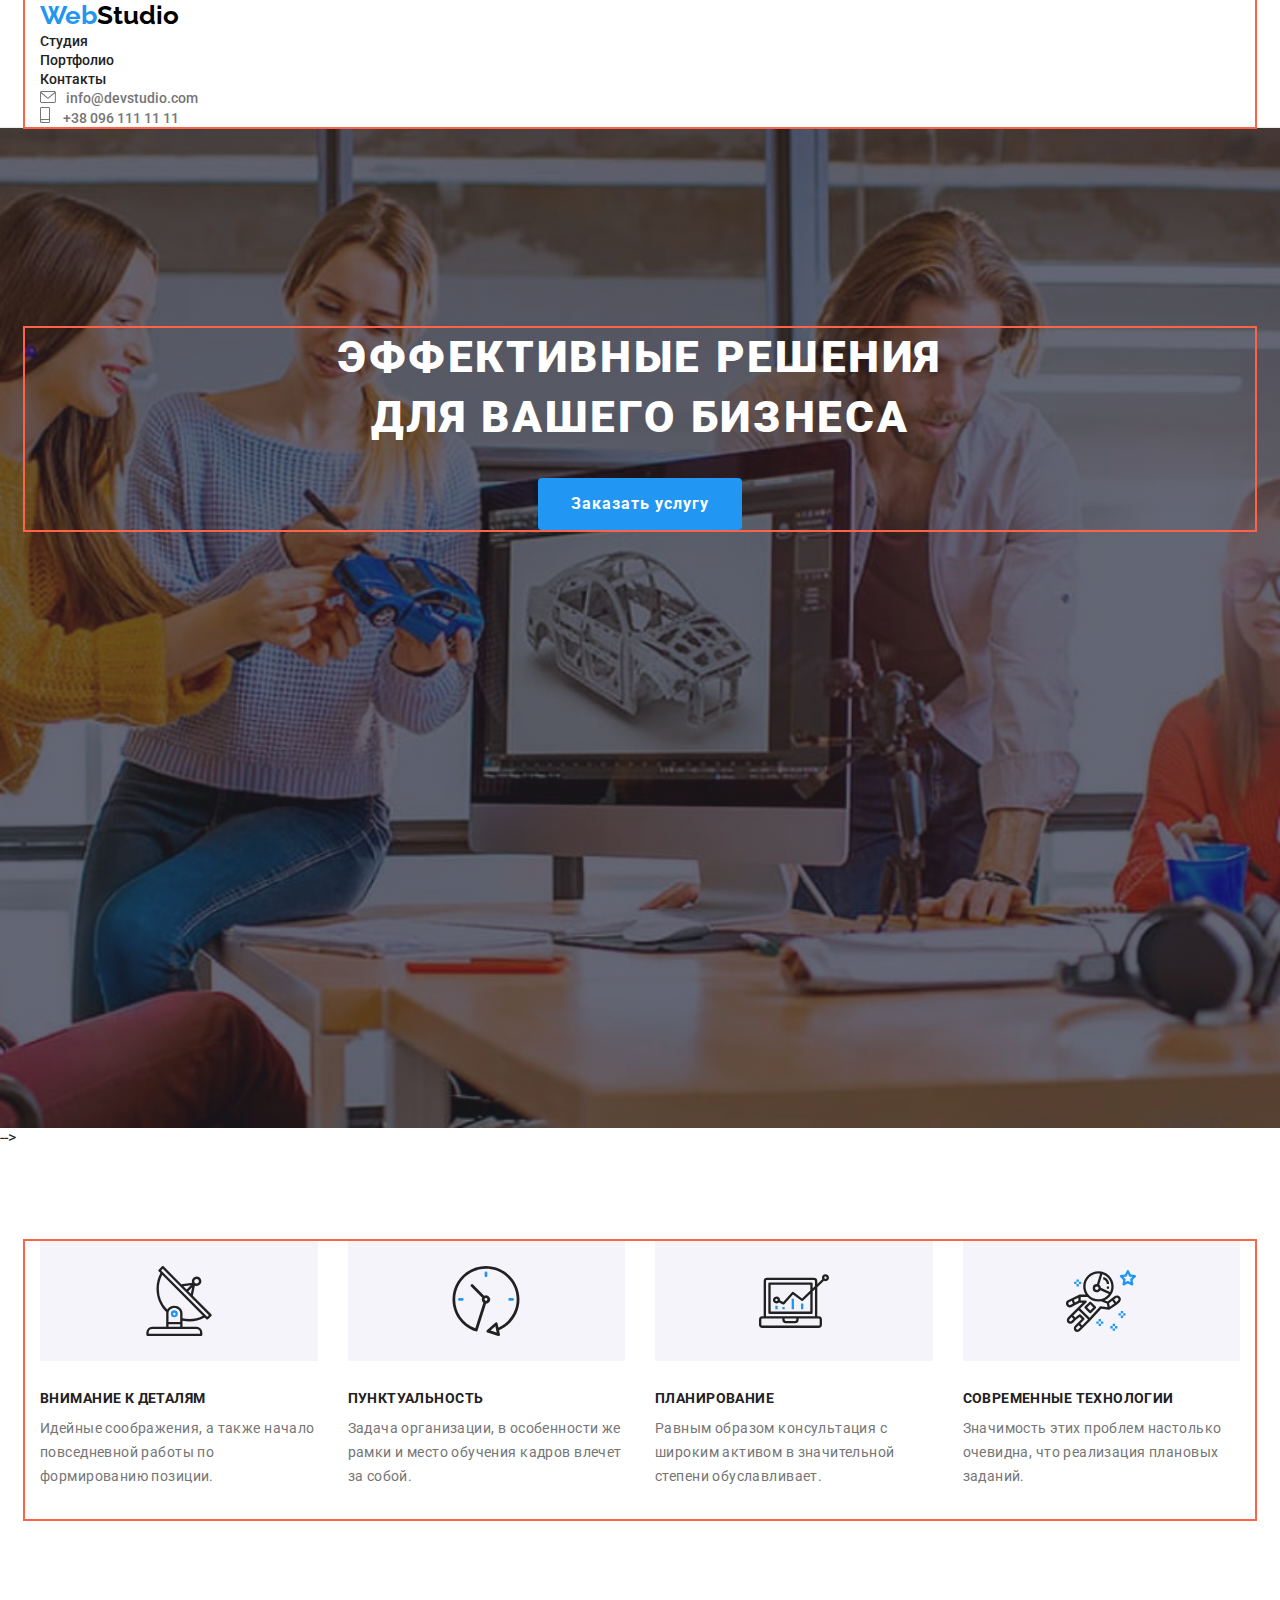
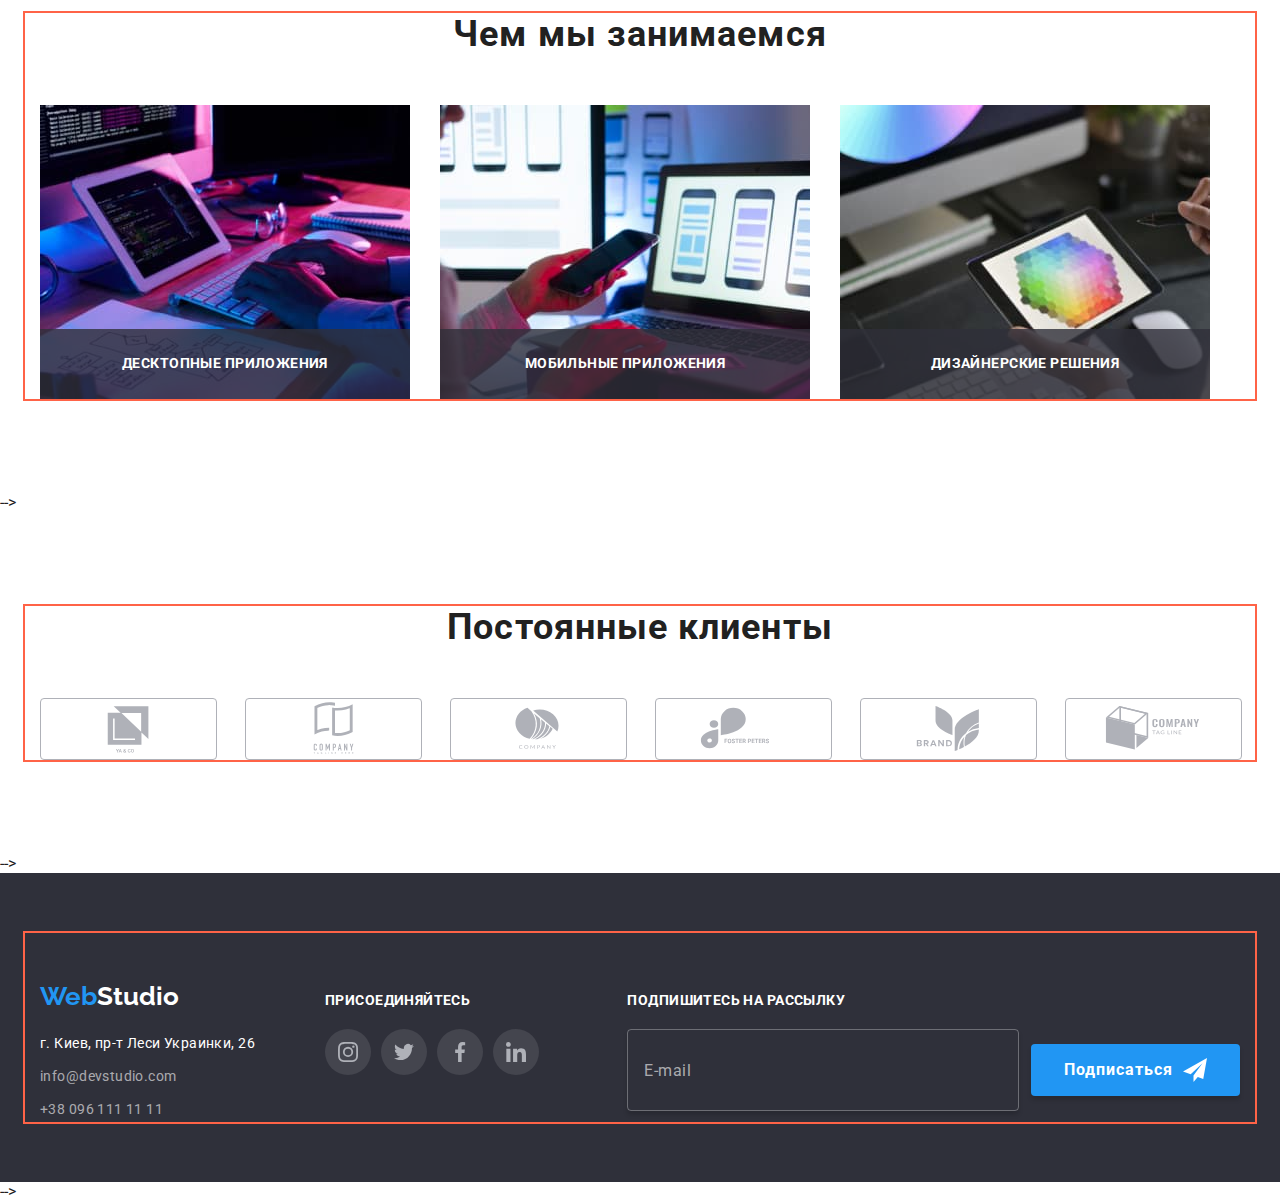
==== index.html @ 63a9acc1 "add hero and modal for Mobile" ====
<!DOCTYPE html>
<html lang="ru">
  <head>
    <meta charset="UTF-8" />
    <meta name="viewport" content="width=device-width, initial-scale=1.0" />
    <title>Студия</title>
    <link rel="preconnect" href="https://fonts.googleapis.com" />
    <link rel="preconnect" href="https://fonts.gstatic.com" crossorigin />
    <link
      href="https://fonts.googleapis.com/css2?family=Raleway:wght@700&family=Roboto:wght@400;500;700;900&display=swap"
      rel="stylesheet"
    />
    <link
      rel="stylesheet"
      href="https://cdnjs.cloudflare.com/ajax/libs/modern-normalize/1.1.0/modern-normalize.min.css"
      integrity="sha512-wpPYUAdjBVSE4KJnH1VR1HeZfpl1ub8YT/NKx4PuQ5NmX2tKuGu6U/JRp5y+Y8XG2tV+wKQpNHVUX03MfMFn9Q=="
      crossorigin="anonymous"
      referrerpolicy="no-referrer"
    />
    <link rel="stylesheet" href="./css/main.min.css" />
  </head>

  <body>
    <!-- Header -->
    <header class="header">
      <div class="container">
        <nav class="navigation">
          <a href="./index.html" class="logo header__logo"
            ><span class="logo__accent-part">Web</span>Studio</a
          >
          <ul class="menu__list list">
            <li class="menu__item">
              <a href="./index.html" class="menu__link link menu__link--current"
                >Студия</a
              >
            </li>
            <li class="menu__item">
              <a href="./portfolio.html" class="menu__link link">Портфолио</a>
            </li>
            <li class="menu__item">
              <a href="" class="menu__link link">Контакты</a>
            </li>
          </ul>
        </nav>
        <ul class="contacts list">
          <li class="contacts__item">
            <a href="mailto:info@devstudio.com" class="contacts__link link"
              ><svg class="contacts__icon" width="16" height="12">
                <use href="./images/icons.svg#icon-envelope"></use></svg
              >info@devstudio.com</a
            >
          </li>
          <li class="contacts__item">
            <a href="tel:+380961111111" class="contacts__link link">
              <svg class="contacts__icon" width="10" height="16">
                <use href="./images/icons.svg#icon-smartphone"></use>
              </svg>
              +38 096 111 11 11</a
            >
          </li>
        </ul>
      </div>
    </header>
    <main>
      <!-- Section Эффективные решения для вашего бизнеса -->
      <section class="hero overlay">
        <div class="container">
          <h1 class="hero__title">Эффективные решения для вашего бизнеса</h1>
          <button type="button" class="btn" data-modal-open>
            Заказать услугу
          </button>
        </div>
      </section>
      -->

      <!-- Section Преимущества -->
      <section class="features section">
        <div class="container">
          <!-- прихований заголовок -->
          <h2 class="visually-hidden">Преимущества</h2>
          <ul class="features__list list">
            <li class="features__item">
              <div class="features__thumb">
                <svg class="features__icon" width="70" height="70">
                  <use href="./images/icons.svg#icon-antenna"></use>
                </svg>
              </div>
              <h3 class="features__title">Внимание к деталям</h3>
              <p class="features__text">
                Идейные соображения, а также начало повседневной работы по
                формированию позиции.
              </p>
            </li>
            <li class="features__item">
              <div class="features__thumb">
                <svg class="features__icon" width="70" height="70">
                  <use href="./images/icons.svg#icon-clock"></use>
                </svg>
              </div>
              <h3 class="features__title">Пунктуальность</h3>
              <p class="features__text">
                Задача организации, в особенности же рамки и место обучения
                кадров влечет за собой.
              </p>
            </li>
            <li class="features__item">
              <div class="features__thumb">
                <svg class="features__icon" width="70" height="70">
                  <use href="./images/icons.svg#icon-diagram"></use>
                </svg>
              </div>
              <h3 class="features__title">Планирование</h3>
              <p class="features__text">
                Равным образом консультация с широким активом в значительной
                степени обуславливает.
              </p>
            </li>
            <li class="features__item">
              <div class="features__thumb">
                <svg class="features__icon" width="70" height="70">
                  <use href="./images/icons.svg#icon-astronaut"></use>
                </svg>
              </div>

              <h3 class="features__title">Современные технологии</h3>
              <p class="features__text">
                Значимость этих проблем настолько очевидна, что реализация
                плановых заданий.
              </p>
            </li>
          </ul>
        </div>
      </section>
      <!-- Section Чем мы занимаемся -->
      <section class="about section">
        <div class="container">
          <h2 class="title">Чем мы занимаемся</h2>
          <ul class="about__list list">
            <li class="about__item">
              <img
                src="./images/about-img-1.jpg"
                alt="Розробка програмного забезпечення"
                width="370"
                height="294"
              />
              <h3 class="about__title">Десктопные приложения</h3>
            </li>
            <li class="about__item">
              <img
                src="./images/about-img-2.jpg"
                alt="Підготовка мобільного додатку"
                width="370"
                height="294"
              />
              <h3 class="about__title">Мобильные приложения</h3>
            </li>
            <li class="about__item">
              <img
                src="./images/about-img-3.jpg"
                alt="Робота з палітрою кольорів"
                width="370"
                height="294"
              />
              <h3 class="about__title">Дизайнерские решения</h3>
            </li>
          </ul>
        </div>
      </section>
      -->

      <!-- Section Наша команда -->
      <!-- <section class="team section">
        <div class="container">
          <h2 class="title">Наша команда</h2>
          <ul class="team__list list">
            <li class="team__item">
              <img
                src="./images/team-img-1.jpg"
                alt="Дизайнер"
                width="270"
                height="260"
              />
              <div class="team__text-part">
                <h3 class="team__title">Игорь Демьяненко</h3>
                <p lang="en" class="team__text">Product Designer</p>
                <ul class="social list">
                  <li class="social__item">
                    <a class="social__link" href="">
                      <svg class="social__icon" width="20" height="20">
                        <use href="./images/icons.svg#icon-instagram"></use>
                      </svg>
                    </a>
                  </li>
                  <li class="social__item">
                    <a class="social__link" href="">
                      <svg class="social__icon" width="20" height="20">
                        <use href="./images/icons.svg#icon-twitter"></use>
                      </svg>
                    </a>
                  </li>
                  <li class="social__item">
                    <a class="social__link" href="">
                      <svg class="social__icon" width="20" height="20">
                        <use href="./images/icons.svg#icon-facebook"></use>
                      </svg>
                    </a>
                  </li>
                  <li class="social__item">
                    <a class="social__link" href="">
                      <svg class="social__icon" width="20" height="20">
                        <use href="./images/icons.svg#icon-linkedin"></use>
                      </svg>
                    </a>
                  </li>
                </ul>
              </div>
            </li>
            <li class="team__item">
              <img
                src="./images/team-img-2.jpg"
                alt="Розробник"
                width="270"
                height="260"
              />
              <div class="team__text-part">
                <h3 class="team__title">Ольга Репина</h3>
                <p lang="en" class="team__text">Frontend Developer</p>
                <ul class="social list">
                  <li class="social__item">
                    <a class="social__link" href="">
                      <svg class="social__icon" width="20" height="20">
                        <use href="./images/icons.svg#icon-instagram"></use>
                      </svg>
                    </a>
                  </li>
                  <li class="social__item">
                    <a class="social__link" href="">
                      <svg class="social__icon" width="20" height="20">
                        <use href="./images/icons.svg#icon-twitter"></use>
                      </svg>
                    </a>
                  </li>
                  <li class="social__item">
                    <a class="social__link" href="">
                      <svg class="social__icon" width="20" height="20">
                        <use href="./images/icons.svg#icon-facebook"></use>
                      </svg>
                    </a>
                  </li>
                  <li class="social__item">
                    <a class="social__link" href="">
                      <svg class="social__icon" width="20" height="20">
                        <use href="./images/icons.svg#icon-linkedin"></use>
                      </svg>
                    </a>
                  </li>
                </ul>
              </div>
            </li>
            <li class="team__item">
              <img
                src="./images/team-img-3.jpg"
                alt="Маркетолог"
                width="270"
                height="260"
              />
              <div class="team__text-part">
                <h3 class="team__title">Николай Тарасов</h3>
                <p lang="en" class="team__text">Marketing</p>
                <ul class="social list">
                  <li class="social__item">
                    <a class="social__link" href="">
                      <svg class="social__icon" width="20" height="20">
                        <use href="./images/icons.svg#icon-instagram"></use>
                      </svg>
                    </a>
                  </li>
                  <li class="social__item">
                    <a class="social__link" href="">
                      <svg class="social__icon" width="20" height="20">
                        <use href="./images/icons.svg#icon-twitter"></use>
                      </svg>
                    </a>
                  </li>
                  <li class="social__item">
                    <a class="social__link" href="">
                      <svg class="social__icon" width="20" height="20">
                        <use href="./images/icons.svg#icon-facebook"></use>
                      </svg>
                    </a>
                  </li>
                  <li class="social__item">
                    <a class="social__link" href="">
                      <svg class="social__icon" width="20" height="20">
                        <use href="./images/icons.svg#icon-linkedin"></use>
                      </svg>
                    </a>
                  </li>
                </ul>
              </div>
            </li>
            <li class="team__item">
              <img
                src="./images/team-img-4.jpg"
                alt="Дизайнер"
                width="270"
                height="260"
              />
              <div class="team__text-part">
                <h3 class="team__title">Михаил Ермаков</h3>
                <p lang="en" class="team__text">UI Designer</p>
                <ul class="social list">
                  <li class="social__item">
                    <a class="social__link" href="">
                      <svg class="social__icon" width="20" height="20">
                        <use href="./images/icons.svg#icon-instagram"></use>
                      </svg>
                    </a>
                  </li>
                  <li class="social__item">
                    <a class="social__link" href="">
                      <svg class="social__icon" width="20" height="20">
                        <use href="./images/icons.svg#icon-twitter"></use>
                      </svg>
                    </a>
                  </li>
                  <li class="social__item">
                    <a class="social__link" href="">
                      <svg class="social__icon" width="20" height="20">
                        <use href="./images/icons.svg#icon-facebook"></use>
                      </svg>
                    </a>
                  </li>
                  <li class="social__item">
                    <a class="social__link" href="">
                      <svg class="social__icon" width="20" height="20">
                        <use href="./images/icons.svg#icon-linkedin"></use>
                      </svg>
                    </a>
                  </li>
                </ul>
              </div>
            </li>
          </ul>
        </div>
      </section> -->

      <section class="clients section">
        <div class="container">
          <h2 class="title">Постоянные клиенты</h2>
          <ul class="clients__list list">
            <li class="clients__item">
              <a class="clients__link" href="">
                <svg class="clients__icon" width="106" height="60">
                  <use href="./images/icons.svg#icon-Client-1"></use>
                </svg>
              </a>
            </li>
            <li class="clients__item">
              <a class="clients__link" href="">
                <svg class="clients__icon" width="106" height="60">
                  <use href="./images/icons.svg#icon-Client-2"></use>
                </svg>
              </a>
            </li>
            <li class="clients__item">
              <a class="clients__link" href="">
                <svg class="clients__icon" width="106" height="60">
                  <use href="./images/icons.svg#icon-Client-3"></use>
                </svg>
              </a>
            </li>
            <li class="clients__item">
              <a class="clients__link" href="">
                <svg class="clients__icon" width="106" height="60">
                  <use href="./images/icons.svg#icon-Client-4"></use>
                </svg>
              </a>
            </li>
            <li class="clients__item">
              <a class="clients__link" href="">
                <svg class="clients__icon" width="106" height="60">
                  <use href="./images/icons.svg#icon-Client-5"></use>
                </svg>
              </a>
            </li>
            <li class="clients__item">
              <a class="clients__link" href="">
                <svg class="clients__icon" width="106" height="60">
                  <use href="./images/icons.svg#icon-Client-6"></use>
                </svg>
              </a>
            </li>
          </ul>
        </div>
      </section>
      -->
    </main>

    <footer class="footer">
      <div class="container">
        <div class="footer__tablet">
          <div class="footer__first">
            <a
              href="./index.html"
              class="logo footer__logo footer__logo--mobile"
              lang="en"
              ><span class="logo__accent-part">Web</span>Studio</a
            >
            <address>
              <ul class="address list">
                <li class="address__item">
                  <a
                    href="https://goo.gl/maps/3tdsHGGzz4T1NZrAA"
                    target="_blank"
                    rel="noopener noreferrer"
                    class="address__address"
                    >г. Киев, пр-т Леси Украинки, 26</a
                  >
                </li>
                <li class="address__item">
                  <a href="mailto:info@devstudio.com" class="address__contacts"
                    >info@devstudio.com</a
                  >
                </li>
                <li class="address__item">
                  <a href="tel:+380961111111" class="address__contacts"
                    >+38 096 111 11 11</a
                  >
                </li>
              </ul>
            </address>
          </div>
          <div class="footer__second">
            <h2 class="footer__title">присоединяйтесь</h2>
            <ul class="social list footer__list">
              <li class="social__item social__item--color">
                <a class="social__link footer__link" href="">
                  <svg class="social__icon" width="20" height="20">
                    <use href="./images/icons.svg#icon-instagram"></use>
                  </svg>
                </a>
              </li>
              <li class="social__item social__item--color">
                <a class="social__link footer__link" href="">
                  <svg class="social__icon" width="20" height="20">
                    <use href="./images/icons.svg#icon-twitter"></use>
                  </svg>
                </a>
              </li>
              <li class="social__item social__item--color">
                <a class="social__link footer__link" href="">
                  <svg class="social__icon" width="20" height="20">
                    <use href="./images/icons.svg#icon-facebook"></use>
                  </svg>
                </a>
              </li>
              <li class="social__item social__item--color">
                <a class="social__link footer__link" href="">
                  <svg class="social__icon" width="20" height="20">
                    <use href="./images/icons.svg#icon-linkedin"></use>
                  </svg>
                </a>
              </li>
            </ul>
          </div>
        </div>
        <div class="footer__third">
          <h2 class="footer__title">Подпишитесь на рассылку</h2>
          <div class="footer__form">
            <input
              class="footer__input"
              placeholder="E-mail"
              name="user-email"
              type="email"
              id="footer-user-email"
            />
            <label for="footer-user-email"></label>
            <button class="footer__btn btn" type="submit">Подписаться</button>
          </div>
        </div>
      </div>
    </footer>
    -->

    <div class="backdrop is-hidden" data-modal>
      <div class="modal">
        <button class="modal__close" type="button" data-modal-close>
          <svg class="modal__svg" width="18" height="18">
            <use href="./images/icons.svg#icon-close-btn"></use>
          </svg>
        </button>
        <p class="modal__title">Оставьте свои данные, мы вам перезвоним</p>
        <form class="modal__form" name="user-date" action="#">
          <div class="modal__field">
            <label for="user-name" class="modal__label">Имя</label>
            <div class="modal__wrap">
              <input
                type="text"
                name="user-name"
                id="user-name"
                class="modal__input"
                required
              />
              <svg class="modal__icon" width="18" height="18">
                <use href="./images/icons.svg#icon-person"></use>
              </svg>
            </div>
          </div>
          <div class="modal__field">
            <label for="user-tel" class="modal__label">Телефон</label>
            <div class="modal__wrap">
              <input
                type="tel"
                name="user-tel"
                id="user-tel"
                class="modal__input"
                required
              />
              <svg class="modal__icon" width="18" height="18">
                <use href="./images/icons.svg#icon-phone1"></use>
              </svg>
            </div>
          </div>

          <div class="form__field">
            <label for="user-email" class="modal__label">Почта</label>
            <div class="modal__wrap">
              <input
                type="email"
                name="user-email"
                id="user-email"
                class="modal__input"
              />
              <svg class="modal__icon" width="18" height="18">
                <use href="./images/icons.svg#icon-email1"></use>
              </svg>
            </div>
          </div>
          <div class="modal__field">
            <label for="user-text" class="modal__label">Комментарий</label>
            <textarea
              name="user-text"
              id="user-text"
              class="modal__comment"
              placeholder="Введите текст"
            ></textarea>
          </div>
          <div class="modal__privacy">
            <input
              type="checkbox"
              id="modal-check"
              name="privacy-check"
              class="modal__check visually-hidden"
            />
            <label for="modal-check" class="modal__text"
              ><span class="modal__span">
                <svg class="modal__img" width="16" height="15">
                  <use href="./images/icons.svg#icon-vector"></use>
                </svg>
              </span>
              Соглашаюсь с рассылкой и принимаю
              <a class="modal__file" href=""> Условия договора</a>
            </label>
          </div>

          <button type="submit" class="submit-btn btn">Отправить</button>
        </form>
      </div>
    </div>

    <script src="./js/modal.js"></script>
  </body>
</html>
---- css/main.min.css ----
:root{--primary-text-color: #212121;--secondary-text-color: #757575;--accent-color: #2196f3;--hover-accent-color: #188ce8;--primary-bg-color: #ffffff;--secondary-bg-color: #f5f4fa;--footer-bg-color: #2f303a;--logo-color: #000000;--primary-icon-color: #afb1b8;--border-nav: #ececec;--border-cards: #eeeeee;--typical-gap: 30px}.visually-hidden{position:absolute;white-space:nowrap;width:1px;height:1px;overflow:hidden;border:0;padding:0;clip:rect(0 0 0 0);clip-path:inset(50%);margin:-1px}.section{padding-top:60px;padding-bottom:60px}p,h1,h2,h3,h4,h5,h6{margin:0}ul,ol{margin:0;padding-left:0}a{text-decoration:none}img{display:block;max-width:100%;height:auto}body{margin:0;background-color:var(--primary-bg-color);color:var(--primary-text-color);font-family:Roboto,sans-serif}.list{list-style:none}.container{width:100%;padding-left:15px;padding-right:15px;margin:0 auto;outline:2px solid tomato}@media screen and (min-width: 480px){.container{width:480px}}@media screen and (min-width: 768px){.container{width:768px}}@media screen and (min-width: 1200px){.container{width:1200px}}@media screen and (min-width: 1200px){.section{padding-top:94px;padding-bottom:94px}}.title{font-size:28px;line-height:1.17;letter-spacing:.03em;text-align:center;margin-bottom:var(--typical-gap)}@media screen and (min-width: 1200px){.title{font-size:36px;line-height:1.17;letter-spacing:.03em;margin-bottom:50px}}.btn{min-width:200px;margin-left:auto;margin-right:auto;border-radius:4px;border:1px solid transparent;padding:10px 32px;display:block;transition:background-color 250ms cubic-bezier(0.4, 0, 0.2, 1);font-family:inherit;background-color:var(--accent-color);color:var(--primary-bg-color);font-weight:700;font-size:16px;line-height:1.87;letter-spacing:0.06em;text-align:center;cursor:pointer}.btn:hover,.btn:focus{transition:background-color 250ms cubic-bezier(0.4, 0, 0.2, 1);background-color:var(--hover-accent-color);color:var(--primary-bg-color)}.logo{color:var(--logo-color);font-family:Raleway,sans-serif;font-weight:700;font-size:26px;line-height:1.2}.header__logo{margin-right:93px}.logo__accent-part{color:var(--accent-color)}.footer__logo{margin-bottom:20px;display:block;text-align:center;color:var(--primary-bg-color)}@media screen and (min-width: 1200px){.footer__logo{text-align:left}}.backdrop{position:fixed;top:0;left:0;width:100%;height:100%;background-color:rgba(0,0,0,0.2);opacity:1;transition:opacity 250ms cubic-bezier(0.4, 0, 0.2, 1),visibility 250ms cubic-bezier(0.4, 0, 0.2, 1)}.backdrop.is-hidden{visibility:hidden;opacity:0;pointer-events:none}.backdrop.is-hidden .modal{transform:translate(-50%, -50%) scale(1.1)}.modal{position:absolute;top:10px;left:50%;transform:translate(-50%) scale(1);transition:transform 250ms cubic-bezier(0.4, 0, 0.2, 1);padding:40px;width:95vw;min-height:581px;border-radius:4px;background-color:var(--primary-bg-color)}@media screen and (min-width: 480px){.modal{width:450px;overflow:scroll}}@media screen and (min-width: 1200px){.modal{width:528px;top:50%;left:50%;transform:translate(-50%, -50%) scale(1)}}.modal__close{position:absolute;top:8px;right:8px;transition:fill 250ms cubic-bezier(0.4, 0, 0.2, 1);display:flex;justify-content:center;align-items:center;cursor:pointer;width:30px;height:30px;border-radius:50%;border:1px solid rgba(0,0,0,0.1);background-color:var(--primary-bg-color)}.modal__close:hover,.modal__close:focus{transition:fill 250ms cubic-bezier(0.4, 0, 0.2, 1);fill:var(--accent-color)}.modal__title{font-family:Roboto,sans-serif;font-style:normal;font-weight:700;font-size:20px;line-height:1.15;letter-spacing:.03em;text-align:center;color:var(--primary-text-color)}.modal__form{margin-top:12px}.modal__field+.modal__field{margin-top:10px}.modal__label{font-family:Roboto,sans-serif;font-style:normal;font-size:12px;line-height:1.17;letter-spacing:.01em;color:var(--secondary-text-color)}.modal__input{width:100%;height:40px;margin-top:4px;border:1px solid rgba(33,33,33,0.2);border-radius:4px;background-color:transparent;padding-left:42px;transition:border-color 250ms cubic-bezier(0.4, 0, 0.2, 1);font-family:Roboto,sans-serif;font-size:16px;line-height:1.87;letter-spacing:.03em;color:var(--primary-text-color);outline:none}.modal__input:focus{transition:border-color 250ms cubic-bezier(0.4, 0, 0.2, 1);border-color:var(--accent-color)}.modal__wrap{position:relative}.modal__icon{position:absolute;left:0;top:50%;transform:translateY(-50%);margin-left:12px;transition:fill 250ms cubic-bezier(0.4, 0, 0.2, 1)}.modal__input:focus+.modal__icon{transition:fill 250ms cubic-bezier(0.4, 0, 0.2, 1);fill:var(--accent-color)}.modal__comment{width:100%;height:120px;resize:none;margin-top:4px;transition:border-color 250ms cubic-bezier(0.4, 0, 0.2, 1);padding:12px 16px;border:1px solid rgba(33,33,33,0.2);border-radius:4px;background-color:transparent;font-family:Roboto,sans-serif;font-size:16px;line-height:1.87;letter-spacing:.03em;color:var(--primary-text-color);outline:none}.modal__comment:focus{transition:border-color 250ms cubic-bezier(0.4, 0, 0.2, 1);border-color:var(--accent-color)}.modal__comment::placeholder{font-family:Roboto,sans-serif;font-style:normal;font-size:14px;line-height:1.42;letter-spacing:.01em;color:rgba(117,117,117,0.5)}.modal__privacy{margin-top:20px;margin-bottom:var(--typical-gap)}.modal__text{display:flex;align-items:center;font-family:Roboto,sans-serif;font-style:normal;font-size:6.5px;line-height:1;letter-spacing:.03em;color:var(--secondary-text-color)}@media screen and (min-width: 350px){.modal__text{font-size:7.5px;line-height:1.17;letter-spacing:.03em}}@media screen and (min-width: 375px){.modal__text{font-size:8.5px;line-height:1.17;letter-spacing:.03em}}@media screen and (min-width: 400px){.modal__text{font-size:9.5px;line-height:1.17;letter-spacing:.03em}}@media screen and (min-width: 430px){.modal__text{font-size:10.5px;line-height:1.17;letter-spacing:.03em}}@media screen and (min-width: 480px){.modal__text{font-size:12px;line-height:1.17;letter-spacing:.03em}}@media screen and (min-width: 1200px){.modal__text{font-size:14px;line-height:1.71;letter-spacing:.03em}}.modal__span{content:"";width:16px;height:15px;border:2px solid var(--primary-text-color);border-radius:2px;display:block;margin-right:8px;display:flex;justify-content:center;align-items:center;fill:transparent;transition:background-color 250ms cubic-bezier(0.4, 0, 0.2, 1),fill 250ms cubic-bezier(0.4, 0, 0.2, 1)}.modal__check:focus+.modal__text span{box-shadow:0px 4px 4px rgba(0,0,0,0.35)}.modal__check:checked+.modal__text span{transition:background-color 250ms cubic-bezier(0.4, 0, 0.2, 1),fill 250ms cubic-bezier(0.4, 0, 0.2, 1);background-color:var(--accent-color);fill:var(--primary-bg-color);border:none}.modal__file{color:var(--accent-color);text-decoration:underline;margin-left:5px}.modal__file:focus,.modal__file:hover{text-decoration:none}.social{display:flex;justify-content:center;align-items:center}.social__link{display:flex;justify-content:center;align-items:center;width:44px;height:44px;border:1px solid transparent;border-radius:50%;color:var(--primary-icon-color);transition:color 250ms cubic-bezier(0.4, 0, 0.2, 1),background-color 250ms cubic-bezier(0.4, 0, 0.2, 1)}.social__link:hover,.social__link:focus{transition:color 250ms cubic-bezier(0.4, 0, 0.2, 1),background-color 250ms cubic-bezier(0.4, 0, 0.2, 1);background-color:var(--accent-color);color:var(--primary-bg-color)}.social__icon{fill:currentColor}.header{border-bottom:1px solid;border-color:var(--border-nav)}.menu__link{transition:color 250ms cubic-bezier(0.4, 0, 0.2, 1);color:var(--primary-text-color);font-weight:500;font-size:14px;line-height:1.14}.menu__link:hover,.menu__link:focus{transition:color 250ms cubic-bezier(0.4, 0, 0.2, 1);color:var(--accent-color)}.contacts__link{transition:color 250ms cubic-bezier(0.4, 0, 0.2, 1);color:var(--secondary-text-color);font-weight:500;font-size:14px;line-height:1.14}.contacts__link:hover,.contacts__link:focus{transition:color 250ms cubic-bezier(0.4, 0, 0.2, 1);color:var(--accent-color)}.contacts__icon{margin-right:10px;fill:currentColor}.hero{background-color:var(--footer-bg-color);padding-top:200px;padding-bottom:200px;text-align:center;text-transform:uppercase}.overlay{margin-left:auto;margin-right:auto;max-width:1600px;min-height:600px;background-image:linear-gradient(rgba(47,48,58,0.4), rgba(47,48,58,0.4)),url(../images/bg-img.jpg);background-repeat:no-repeat;background-size:cover;background-position:center}.hero__title{max-width:640px;margin-bottom:var(--typical-gap);margin-left:auto;margin-right:auto;color:var(--primary-bg-color);font-weight:900;font-size:26px;line-height:1.62;letter-spacing:.06em;text-align:center}@media screen and (min-width: 1200px){.hero__title{font-weight:900;font-size:44px;line-height:1.36;letter-spacing:.06em}}.features.section{padding-bottom:0}@media screen and (min-width: 768px){.features__list{display:flex;flex-wrap:wrap;margin-left:-30px}}.features__item{width:100%}.features__item+.features__item{margin-bottom:var(--typical-gap)}@media screen and (min-width: 768px){.features__item{width:calc(100%/2 - 30px);margin-left:30px}}@media screen and (min-width: 1200px){.features__item{width:calc(100%/4 - 30px)}}.features__thumb{display:flex;justify-content:center;align-items:center;height:120px;background-color:var(--secondary-bg-color);margin-bottom:var(--typical-gap)}.features__title{margin-bottom:10px;font-size:14px;line-height:1.14;letter-spacing:.03em;text-transform:uppercase}.features__text{color:var(--secondary-text-color);font-size:14px;line-height:1.71;letter-spacing:.03em}.about{display:none}@media screen and (min-width: 1200px){.about{display:block}}.about__list{display:flex}.about__item{position:relative}.about__item+.about__item{margin-left:var(--typical-gap)}.about__title{position:absolute;width:100%;bottom:0;padding-top:27px;padding-bottom:27px;background-color:rgba(47,48,58,0.8);font-weight:700;font-size:14px;line-height:1.14;letter-spacing:.03em;text-align:center;text-transform:uppercase;color:var(--primary-bg-color)}.team{background-color:var(--secondary-bg-color)}.team__item{background-color:var(--primary-bg-color);border-radius:0px 0px 4px 4px;box-shadow:0px 1px 3px rgba(0,0,0,0.12),0px 1px 1px rgba(0,0,0,0.14),0px 2px 1px rgba(0,0,0,0.2)}.team__text-part{padding-bottom:var(--typical-gap);padding-top:var(--typical-gap)}.team__title{margin-bottom:10px;font-weight:500;font-size:16px;line-height:1.19;letter-spacing:.03em;text-align:center}.team__text{color:var(--secondary-text-color);font-size:16px;line-height:1.19;letter-spacing:.03em;text-align:center;margin-bottom:16px}.clients__list{display:flex;flex-wrap:wrap;margin-left:-30px}@media screen and (min-width: 1200px){.clients__list{display:flex;justify-content:center;align-items:center}}.clients__item{width:calc(100%/2 - 30px);margin-left:var(--typical-gap);margin-bottom:var(--typical-gap)}.clients__item:nth-last-child(-n+2){margin-bottom:0}@media screen and (min-width: 768px){.clients__item{width:calc(100%/3 - 30px)}.clients__item:nth-last-child(-n+3){margin-bottom:0}}@media screen and (min-width: 1200px){.clients__item{width:calc(100%/6 - 30px);margin-bottom:0}}.clients__link{display:flex;justify-content:center;align-items:center;width:100%;height:100%;color:var(--primary-icon-color);border:1px solid var(--primary-icon-color);border-radius:4px;transition:color 250ms cubic-bezier(0.4, 0, 0.2, 1),border-color 250ms cubic-bezier(0.4, 0, 0.2, 1)}.clients__link:hover,.clients__link:focus{transition:color 250ms cubic-bezier(0.4, 0, 0.2, 1),border-color 250ms cubic-bezier(0.4, 0, 0.2, 1);border-color:var(--accent-color);color:var(--accent-color)}.clients__icon{fill:currentColor}.footer{background-color:var(--footer-bg-color);padding-top:60px;padding-bottom:60px}@media screen and (min-width: 1200px){.footer .container{display:flex;align-items:baseline}}.address__item{text-align:center;margin-bottom:8px}.address__item:last-child{margin-bottom:0}@media screen and (min-width: 1200px){.address__item{margin-bottom:9px;text-align:left}}.address__address{color:var(--primary-bg-color);font-style:normal;font-size:14px;line-height:1.71;letter-spacing:.03em;transition:color 250ms cubic-bezier(0.4, 0, 0.2, 1)}.address__address:hover,.address__address:focus{color:var(--accent-color);transition:color 250ms cubic-bezier(0.4, 0, 0.2, 1)}.address__contacts{color:rgba(255,255,255,0.6);font-style:normal;font-size:14px;line-height:1.71;letter-spacing:.03em;transition:color 250ms cubic-bezier(0.4, 0, 0.2, 1)}.address__contacts:hover,.address__contacts:focus{color:var(--accent-color);transition:color 250ms cubic-bezier(0.4, 0, 0.2, 1)}@media screen and (min-width: 768px){.footer__tablet{display:flex;justify-content:space-around;align-items:baseline}}.footer__second{margin-top:60px}@media screen and (min-width: 1200px){.footer__second{margin-left:70px}}.footer__title{margin-bottom:20px;font-size:14px;line-height:1.14;letter-spacing:.03em;text-transform:uppercase;text-align:center;color:var(--primary-bg-color)}@media screen and (min-width: 1200px){.footer__title{text-align:left}}.social__item--color{border-radius:50%;background-color:rgba(255,255,255,0.1);color:var(--primary-bg-color)}.social__item--color+.social__item--color{margin-left:10px}.footer__third{margin-top:60px}@media screen and (min-width: 1200px){.footer__third{margin-left:auto}}@media screen and (min-width: 768px){.footer__form{display:flex;flex-direction:column;align-items:center}}@media screen and (min-width: 1200px){.footer__form{flex-direction:row;align-items:center}}.footer__input{width:100%;height:50px;background-color:transparent;border:1px solid rgba(255,255,255,0.3);border-radius:4px;box-shadow:0px 4px 4px rgba(0,0,0,0.15);padding:15px 16px;font-family:Roboto,sans-serif;font-size:16px;line-height:1.25;letter-spacing:.03em;color:var(--primary-bg-color)}.footer__input::placeholder{font-family:Roboto,sans-serif;font-size:16px;line-height:1.25;letter-spacing:.03em;color:rgba(255,255,255,0.6)}@media screen and (min-width: 768px){.footer__input{width:450px}}@media screen and (min-width: 1200px){.footer__input{width:358px;margin-right:12px}}.footer__btn{margin-top:20px;padding-top:10px;padding-bottom:10px;display:flex;justify-content:center;align-items:center;box-shadow:0px 4px 4px rgba(0,0,0,0.15)}.footer__btn::after{content:"";display:block;width:24px;height:24px;margin-left:10px;background-image:url(../images/icon-send.svg)}@media screen and (min-width: 1200px){.footer__btn{margin-top:0}}.portfolio__catalogue{display:flex;justify-content:center;align-items:center;margin-bottom:50px}.portfolio__btn{border-radius:4px;padding:6px 22px;border:1px solid transparent;font-family:inherit;font-weight:500;font-size:16px;line-height:1.62;letter-spacing:.03em;text-align:center;cursor:pointer;transition:color 250ms cubic-bezier(0.4, 0, 0.2, 1),background-color 250ms cubic-bezier(0.4, 0, 0.2, 1),box-shadow 250ms cubic-bezier(0.4, 0, 0.2, 1)}.portfolio__btn:hover,.portfolio__btn:focus{background-color:var(--accent-color);color:var(--primary-bg-color);box-shadow:0px 3px 1px rgba(0,0,0,0.1),0px 1px 2px rgba(0,0,0,0.08),0px 2px 2px rgba(0,0,0,0.12);transition:color 250ms cubic-bezier(0.4, 0, 0.2, 1),background-color 250ms cubic-bezier(0.4, 0, 0.2, 1),box-shadow 250ms cubic-bezier(0.4, 0, 0.2, 1)}.portfolio__element+.portfolio__element{margin-left:8px}.portfolio__btn--current{background-color:var(--accent-color);color:var(--primary-bg-color);box-shadow:0px 3px 1px rgba(0,0,0,0.1),0px 1px 2px rgba(0,0,0,0.08),0px 2px 2px rgba(0,0,0,0.12);transition:color 250ms cubic-bezier(0.4, 0, 0.2, 1),background-color 250ms cubic-bezier(0.4, 0, 0.2, 1),box-shadow 250ms cubic-bezier(0.4, 0, 0.2, 1)}.portfolio__list{display:flex;flex-wrap:wrap}.portfolio__items{width:calc((100% - 60px) / 3);margin-right:var(--typical-gap);margin-bottom:var(--typical-gap)}.portfolio__items:nth-child(3n){margin-right:0}.portfolio__items :nth-last-child(-n+3){margin-bottom:0}.portfolio__box{padding-top:20px;padding-bottom:20px;padding-left:24px;padding-right:24px;border-left:1px solid;border-right:1px solid;border-bottom:1px solid;border-color:var(--border-cards)}.portfolio__subtitle{margin-bottom:4px;color:var(--primary-text-color);font-size:18px;line-height:2;letter-spacing:.06em}.portfolio__text{color:var(--secondary-text-color);font-size:16px;line-height:1.87;letter-spacing:.03em}.portfolio__cards{display:block;transition:box-shadow 250ms cubic-bezier(0.4, 0, 0.2, 1)}.portfolio__cards:hover,.portfolio__cards:focus{box-shadow:0px 4px 4px rgba(0,0,0,0.25);transition:box-shadow 250ms cubic-bezier(0.4, 0, 0.2, 1)}.portfolio__thumb{position:relative;overflow:hidden}.portfolio__description{position:absolute;top:0%;left:0%;transform:translateY(100%);transition:transform 250ms cubic-bezier(0.4, 0, 0.2, 1);padding:63px 24px;font-size:18px;line-height:1.56;letter-spacing:.03em;color:var(--primary-bg-color);background-color:rgba(33,150,243,0.9)}.portfolio__cards:hover .portfolio__description,.portfolio__cards:focus .portfolio__description{opacity:1;transform:translateY(0%);transition:transform 250ms cubic-bezier(0.4, 0, 0.2, 1)}
/*# sourceMappingURL=main.min.css.map */
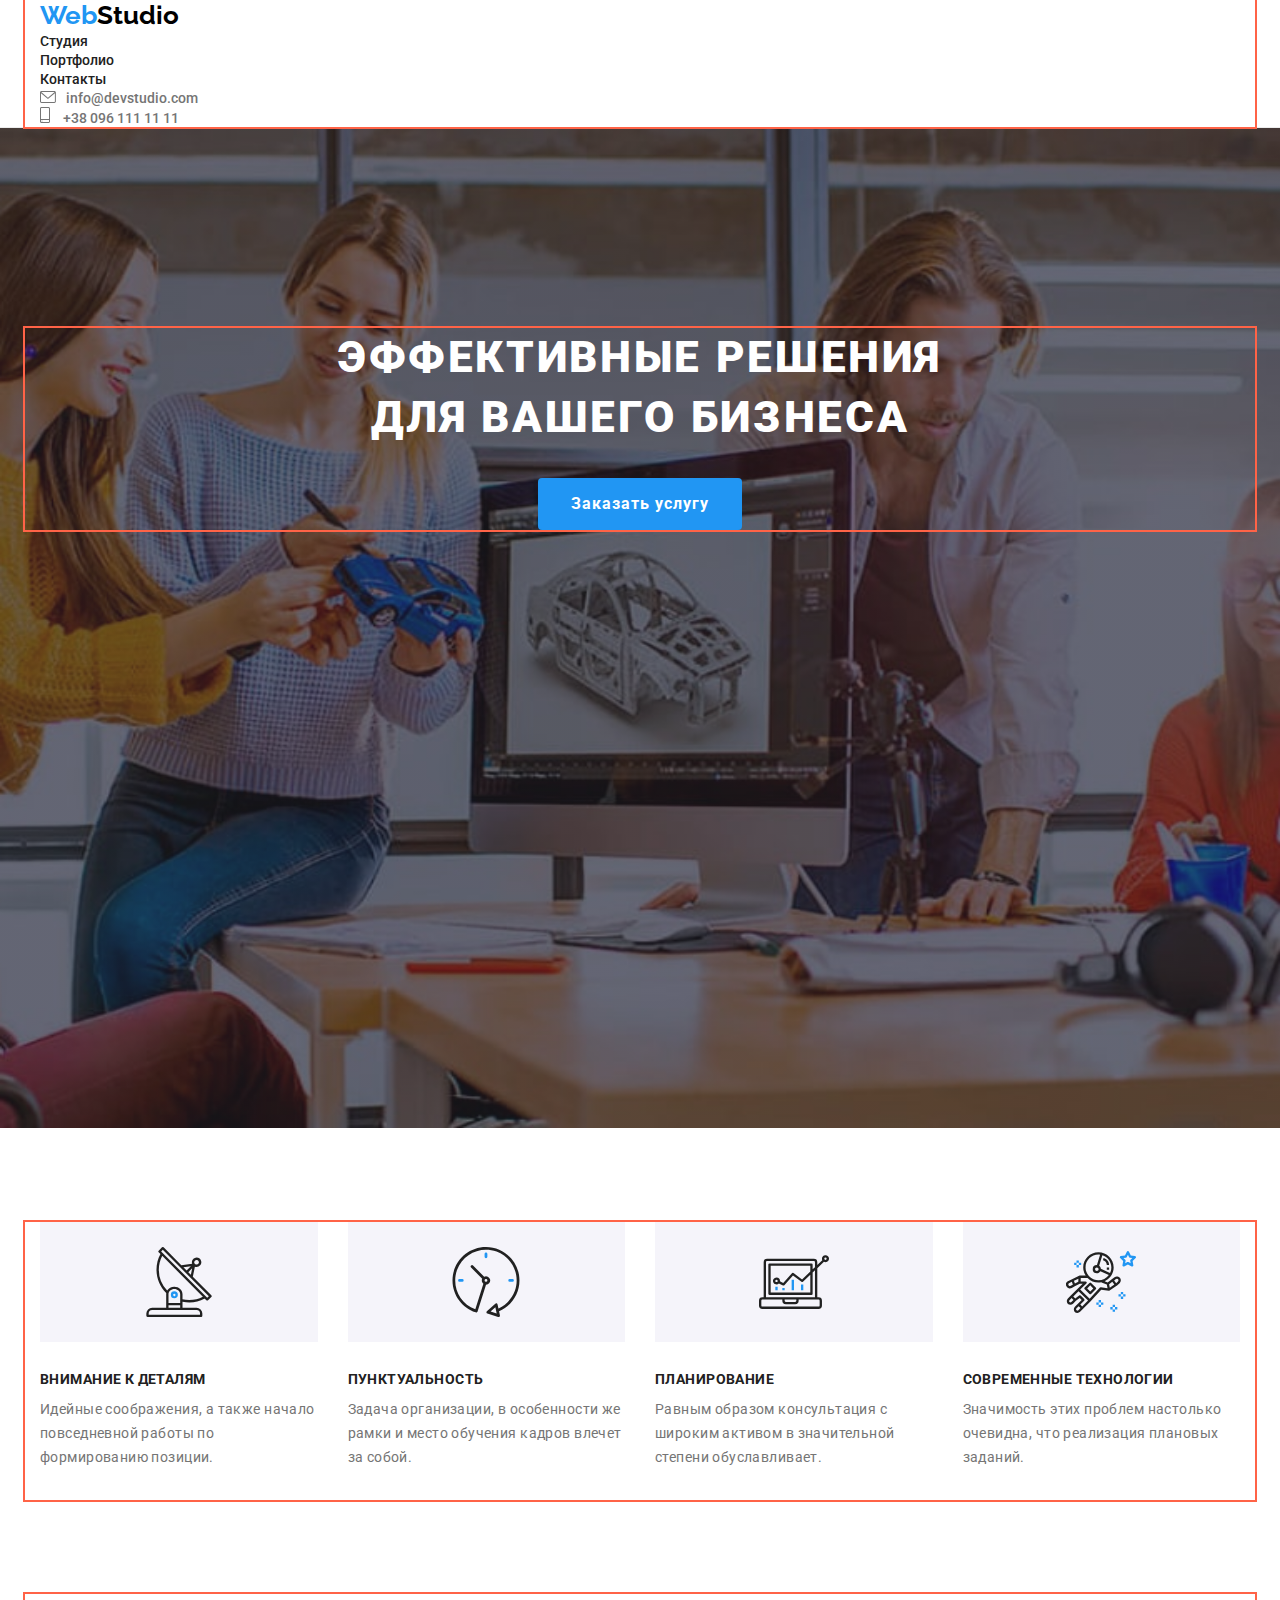
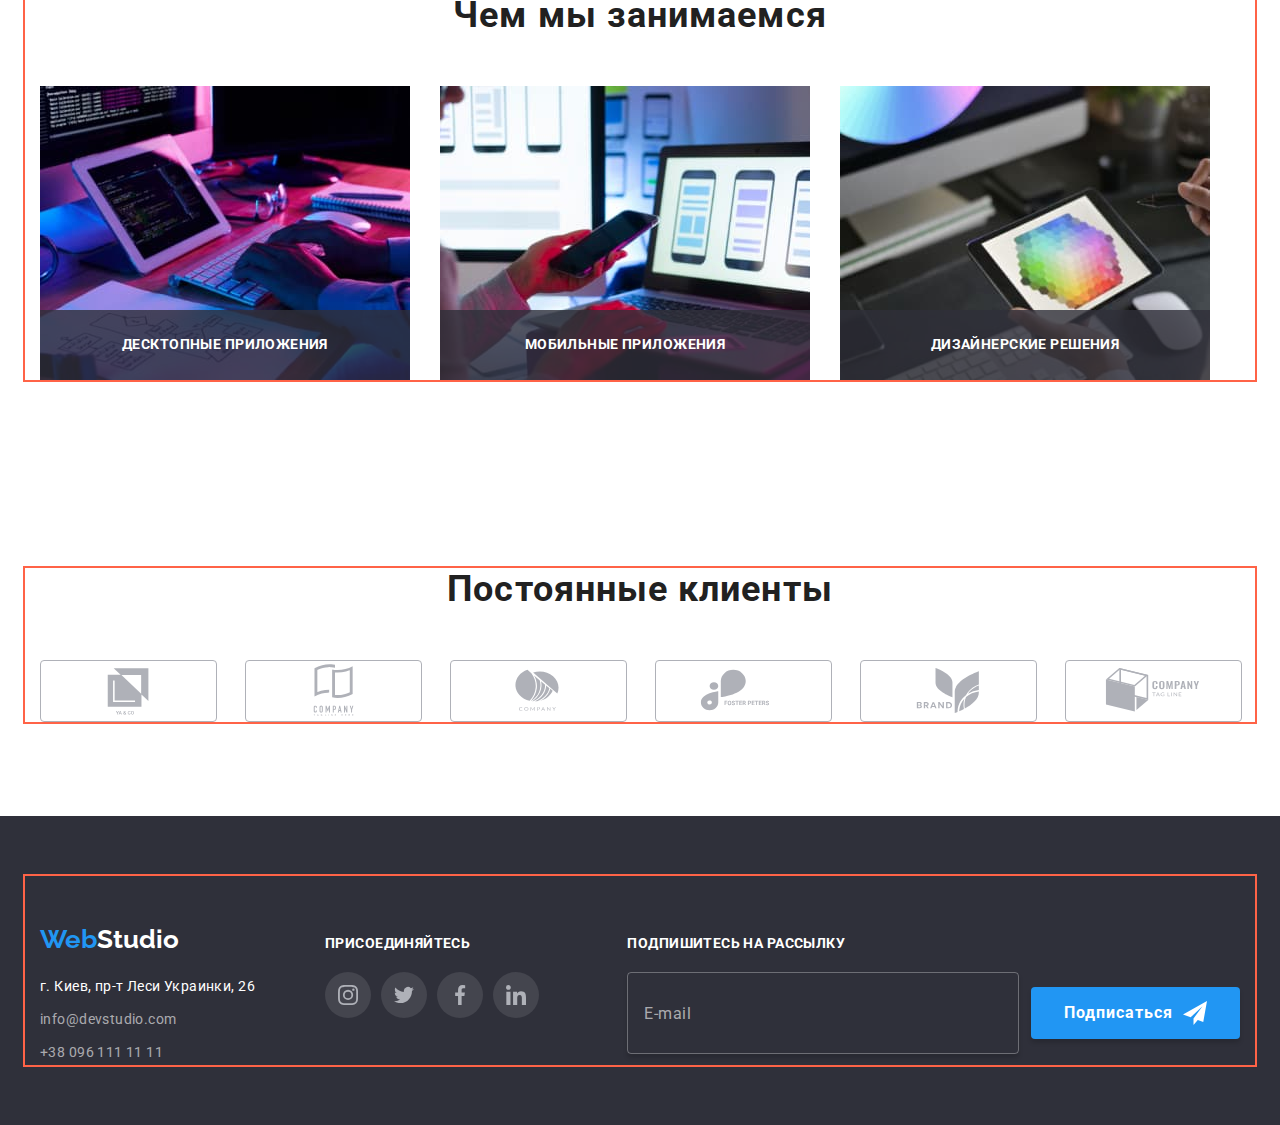
==== commit 3cd5884d: "adapt Hero" ====
--- a/index.html
+++ b/index.html
@@ -71,7 +71,6 @@
           </button>
         </div>
       </section>
-      -->
 
       <!-- Section Преимущества -->
       <section class="features section">
@@ -166,7 +165,6 @@
           </ul>
         </div>
       </section>
-      -->
 
       <!-- Section Наша команда -->
       <!-- <section class="team section">
@@ -394,7 +392,6 @@
           </ul>
         </div>
       </section>
-      -->
     </main>
 
     <footer class="footer">
@@ -481,7 +478,6 @@
         </div>
       </div>
     </footer>
-    -->
 
     <div class="backdrop is-hidden" data-modal>
       <div class="modal">
--- a/css/main.min.css
+++ b/css/main.min.css
@@ -1,2 +1,2 @@
-:root{--primary-text-color: #212121;--secondary-text-color: #757575;--accent-color: #2196f3;--hover-accent-color: #188ce8;--primary-bg-color: #ffffff;--secondary-bg-color: #f5f4fa;--footer-bg-color: #2f303a;--logo-color: #000000;--primary-icon-color: #afb1b8;--border-nav: #ececec;--border-cards: #eeeeee;--typical-gap: 30px}.visually-hidden{position:absolute;white-space:nowrap;width:1px;height:1px;overflow:hidden;border:0;padding:0;clip:rect(0 0 0 0);clip-path:inset(50%);margin:-1px}.section{padding-top:60px;padding-bottom:60px}p,h1,h2,h3,h4,h5,h6{margin:0}ul,ol{margin:0;padding-left:0}a{text-decoration:none}img{display:block;max-width:100%;height:auto}body{margin:0;background-color:var(--primary-bg-color);color:var(--primary-text-color);font-family:Roboto,sans-serif}.list{list-style:none}.container{width:100%;padding-left:15px;padding-right:15px;margin:0 auto;outline:2px solid tomato}@media screen and (min-width: 480px){.container{width:480px}}@media screen and (min-width: 768px){.container{width:768px}}@media screen and (min-width: 1200px){.container{width:1200px}}@media screen and (min-width: 1200px){.section{padding-top:94px;padding-bottom:94px}}.title{font-size:28px;line-height:1.17;letter-spacing:.03em;text-align:center;margin-bottom:var(--typical-gap)}@media screen and (min-width: 1200px){.title{font-size:36px;line-height:1.17;letter-spacing:.03em;margin-bottom:50px}}.btn{min-width:200px;margin-left:auto;margin-right:auto;border-radius:4px;border:1px solid transparent;padding:10px 32px;display:block;transition:background-color 250ms cubic-bezier(0.4, 0, 0.2, 1);font-family:inherit;background-color:var(--accent-color);color:var(--primary-bg-color);font-weight:700;font-size:16px;line-height:1.87;letter-spacing:0.06em;text-align:center;cursor:pointer}.btn:hover,.btn:focus{transition:background-color 250ms cubic-bezier(0.4, 0, 0.2, 1);background-color:var(--hover-accent-color);color:var(--primary-bg-color)}.logo{color:var(--logo-color);font-family:Raleway,sans-serif;font-weight:700;font-size:26px;line-height:1.2}.header__logo{margin-right:93px}.logo__accent-part{color:var(--accent-color)}.footer__logo{margin-bottom:20px;display:block;text-align:center;color:var(--primary-bg-color)}@media screen and (min-width: 1200px){.footer__logo{text-align:left}}.backdrop{position:fixed;top:0;left:0;width:100%;height:100%;background-color:rgba(0,0,0,0.2);opacity:1;transition:opacity 250ms cubic-bezier(0.4, 0, 0.2, 1),visibility 250ms cubic-bezier(0.4, 0, 0.2, 1)}.backdrop.is-hidden{visibility:hidden;opacity:0;pointer-events:none}.backdrop.is-hidden .modal{transform:translate(-50%, -50%) scale(1.1)}.modal{position:absolute;top:10px;left:50%;transform:translate(-50%) scale(1);transition:transform 250ms cubic-bezier(0.4, 0, 0.2, 1);padding:40px;width:95vw;min-height:581px;border-radius:4px;background-color:var(--primary-bg-color)}@media screen and (min-width: 480px){.modal{width:450px;overflow:scroll}}@media screen and (min-width: 1200px){.modal{width:528px;top:50%;left:50%;transform:translate(-50%, -50%) scale(1)}}.modal__close{position:absolute;top:8px;right:8px;transition:fill 250ms cubic-bezier(0.4, 0, 0.2, 1);display:flex;justify-content:center;align-items:center;cursor:pointer;width:30px;height:30px;border-radius:50%;border:1px solid rgba(0,0,0,0.1);background-color:var(--primary-bg-color)}.modal__close:hover,.modal__close:focus{transition:fill 250ms cubic-bezier(0.4, 0, 0.2, 1);fill:var(--accent-color)}.modal__title{font-family:Roboto,sans-serif;font-style:normal;font-weight:700;font-size:20px;line-height:1.15;letter-spacing:.03em;text-align:center;color:var(--primary-text-color)}.modal__form{margin-top:12px}.modal__field+.modal__field{margin-top:10px}.modal__label{font-family:Roboto,sans-serif;font-style:normal;font-size:12px;line-height:1.17;letter-spacing:.01em;color:var(--secondary-text-color)}.modal__input{width:100%;height:40px;margin-top:4px;border:1px solid rgba(33,33,33,0.2);border-radius:4px;background-color:transparent;padding-left:42px;transition:border-color 250ms cubic-bezier(0.4, 0, 0.2, 1);font-family:Roboto,sans-serif;font-size:16px;line-height:1.87;letter-spacing:.03em;color:var(--primary-text-color);outline:none}.modal__input:focus{transition:border-color 250ms cubic-bezier(0.4, 0, 0.2, 1);border-color:var(--accent-color)}.modal__wrap{position:relative}.modal__icon{position:absolute;left:0;top:50%;transform:translateY(-50%);margin-left:12px;transition:fill 250ms cubic-bezier(0.4, 0, 0.2, 1)}.modal__input:focus+.modal__icon{transition:fill 250ms cubic-bezier(0.4, 0, 0.2, 1);fill:var(--accent-color)}.modal__comment{width:100%;height:120px;resize:none;margin-top:4px;transition:border-color 250ms cubic-bezier(0.4, 0, 0.2, 1);padding:12px 16px;border:1px solid rgba(33,33,33,0.2);border-radius:4px;background-color:transparent;font-family:Roboto,sans-serif;font-size:16px;line-height:1.87;letter-spacing:.03em;color:var(--primary-text-color);outline:none}.modal__comment:focus{transition:border-color 250ms cubic-bezier(0.4, 0, 0.2, 1);border-color:var(--accent-color)}.modal__comment::placeholder{font-family:Roboto,sans-serif;font-style:normal;font-size:14px;line-height:1.42;letter-spacing:.01em;color:rgba(117,117,117,0.5)}.modal__privacy{margin-top:20px;margin-bottom:var(--typical-gap)}.modal__text{display:flex;align-items:center;font-family:Roboto,sans-serif;font-style:normal;font-size:6.5px;line-height:1;letter-spacing:.03em;color:var(--secondary-text-color)}@media screen and (min-width: 350px){.modal__text{font-size:7.5px;line-height:1.17;letter-spacing:.03em}}@media screen and (min-width: 375px){.modal__text{font-size:8.5px;line-height:1.17;letter-spacing:.03em}}@media screen and (min-width: 400px){.modal__text{font-size:9.5px;line-height:1.17;letter-spacing:.03em}}@media screen and (min-width: 430px){.modal__text{font-size:10.5px;line-height:1.17;letter-spacing:.03em}}@media screen and (min-width: 480px){.modal__text{font-size:12px;line-height:1.17;letter-spacing:.03em}}@media screen and (min-width: 1200px){.modal__text{font-size:14px;line-height:1.71;letter-spacing:.03em}}.modal__span{content:"";width:16px;height:15px;border:2px solid var(--primary-text-color);border-radius:2px;display:block;margin-right:8px;display:flex;justify-content:center;align-items:center;fill:transparent;transition:background-color 250ms cubic-bezier(0.4, 0, 0.2, 1),fill 250ms cubic-bezier(0.4, 0, 0.2, 1)}.modal__check:focus+.modal__text span{box-shadow:0px 4px 4px rgba(0,0,0,0.35)}.modal__check:checked+.modal__text span{transition:background-color 250ms cubic-bezier(0.4, 0, 0.2, 1),fill 250ms cubic-bezier(0.4, 0, 0.2, 1);background-color:var(--accent-color);fill:var(--primary-bg-color);border:none}.modal__file{color:var(--accent-color);text-decoration:underline;margin-left:5px}.modal__file:focus,.modal__file:hover{text-decoration:none}.social{display:flex;justify-content:center;align-items:center}.social__link{display:flex;justify-content:center;align-items:center;width:44px;height:44px;border:1px solid transparent;border-radius:50%;color:var(--primary-icon-color);transition:color 250ms cubic-bezier(0.4, 0, 0.2, 1),background-color 250ms cubic-bezier(0.4, 0, 0.2, 1)}.social__link:hover,.social__link:focus{transition:color 250ms cubic-bezier(0.4, 0, 0.2, 1),background-color 250ms cubic-bezier(0.4, 0, 0.2, 1);background-color:var(--accent-color);color:var(--primary-bg-color)}.social__icon{fill:currentColor}.header{border-bottom:1px solid;border-color:var(--border-nav)}.menu__link{transition:color 250ms cubic-bezier(0.4, 0, 0.2, 1);color:var(--primary-text-color);font-weight:500;font-size:14px;line-height:1.14}.menu__link:hover,.menu__link:focus{transition:color 250ms cubic-bezier(0.4, 0, 0.2, 1);color:var(--accent-color)}.contacts__link{transition:color 250ms cubic-bezier(0.4, 0, 0.2, 1);color:var(--secondary-text-color);font-weight:500;font-size:14px;line-height:1.14}.contacts__link:hover,.contacts__link:focus{transition:color 250ms cubic-bezier(0.4, 0, 0.2, 1);color:var(--accent-color)}.contacts__icon{margin-right:10px;fill:currentColor}.hero{background-color:var(--footer-bg-color);padding-top:200px;padding-bottom:200px;text-align:center;text-transform:uppercase}.overlay{margin-left:auto;margin-right:auto;max-width:1600px;min-height:600px;background-image:linear-gradient(rgba(47,48,58,0.4), rgba(47,48,58,0.4)),url(../images/bg-img.jpg);background-repeat:no-repeat;background-size:cover;background-position:center}.hero__title{max-width:640px;margin-bottom:var(--typical-gap);margin-left:auto;margin-right:auto;color:var(--primary-bg-color);font-weight:900;font-size:26px;line-height:1.62;letter-spacing:.06em;text-align:center}@media screen and (min-width: 1200px){.hero__title{font-weight:900;font-size:44px;line-height:1.36;letter-spacing:.06em}}.features.section{padding-bottom:0}@media screen and (min-width: 768px){.features__list{display:flex;flex-wrap:wrap;margin-left:-30px}}.features__item{width:100%}.features__item+.features__item{margin-bottom:var(--typical-gap)}@media screen and (min-width: 768px){.features__item{width:calc(100%/2 - 30px);margin-left:30px}}@media screen and (min-width: 1200px){.features__item{width:calc(100%/4 - 30px)}}.features__thumb{display:flex;justify-content:center;align-items:center;height:120px;background-color:var(--secondary-bg-color);margin-bottom:var(--typical-gap)}.features__title{margin-bottom:10px;font-size:14px;line-height:1.14;letter-spacing:.03em;text-transform:uppercase}.features__text{color:var(--secondary-text-color);font-size:14px;line-height:1.71;letter-spacing:.03em}.about{display:none}@media screen and (min-width: 1200px){.about{display:block}}.about__list{display:flex}.about__item{position:relative}.about__item+.about__item{margin-left:var(--typical-gap)}.about__title{position:absolute;width:100%;bottom:0;padding-top:27px;padding-bottom:27px;background-color:rgba(47,48,58,0.8);font-weight:700;font-size:14px;line-height:1.14;letter-spacing:.03em;text-align:center;text-transform:uppercase;color:var(--primary-bg-color)}.team{background-color:var(--secondary-bg-color)}.team__item{background-color:var(--primary-bg-color);border-radius:0px 0px 4px 4px;box-shadow:0px 1px 3px rgba(0,0,0,0.12),0px 1px 1px rgba(0,0,0,0.14),0px 2px 1px rgba(0,0,0,0.2)}.team__text-part{padding-bottom:var(--typical-gap);padding-top:var(--typical-gap)}.team__title{margin-bottom:10px;font-weight:500;font-size:16px;line-height:1.19;letter-spacing:.03em;text-align:center}.team__text{color:var(--secondary-text-color);font-size:16px;line-height:1.19;letter-spacing:.03em;text-align:center;margin-bottom:16px}.clients__list{display:flex;flex-wrap:wrap;margin-left:-30px}@media screen and (min-width: 1200px){.clients__list{display:flex;justify-content:center;align-items:center}}.clients__item{width:calc(100%/2 - 30px);margin-left:var(--typical-gap);margin-bottom:var(--typical-gap)}.clients__item:nth-last-child(-n+2){margin-bottom:0}@media screen and (min-width: 768px){.clients__item{width:calc(100%/3 - 30px)}.clients__item:nth-last-child(-n+3){margin-bottom:0}}@media screen and (min-width: 1200px){.clients__item{width:calc(100%/6 - 30px);margin-bottom:0}}.clients__link{display:flex;justify-content:center;align-items:center;width:100%;height:100%;color:var(--primary-icon-color);border:1px solid var(--primary-icon-color);border-radius:4px;transition:color 250ms cubic-bezier(0.4, 0, 0.2, 1),border-color 250ms cubic-bezier(0.4, 0, 0.2, 1)}.clients__link:hover,.clients__link:focus{transition:color 250ms cubic-bezier(0.4, 0, 0.2, 1),border-color 250ms cubic-bezier(0.4, 0, 0.2, 1);border-color:var(--accent-color);color:var(--accent-color)}.clients__icon{fill:currentColor}.footer{background-color:var(--footer-bg-color);padding-top:60px;padding-bottom:60px}@media screen and (min-width: 1200px){.footer .container{display:flex;align-items:baseline}}.address__item{text-align:center;margin-bottom:8px}.address__item:last-child{margin-bottom:0}@media screen and (min-width: 1200px){.address__item{margin-bottom:9px;text-align:left}}.address__address{color:var(--primary-bg-color);font-style:normal;font-size:14px;line-height:1.71;letter-spacing:.03em;transition:color 250ms cubic-bezier(0.4, 0, 0.2, 1)}.address__address:hover,.address__address:focus{color:var(--accent-color);transition:color 250ms cubic-bezier(0.4, 0, 0.2, 1)}.address__contacts{color:rgba(255,255,255,0.6);font-style:normal;font-size:14px;line-height:1.71;letter-spacing:.03em;transition:color 250ms cubic-bezier(0.4, 0, 0.2, 1)}.address__contacts:hover,.address__contacts:focus{color:var(--accent-color);transition:color 250ms cubic-bezier(0.4, 0, 0.2, 1)}@media screen and (min-width: 768px){.footer__tablet{display:flex;justify-content:space-around;align-items:baseline}}.footer__second{margin-top:60px}@media screen and (min-width: 1200px){.footer__second{margin-left:70px}}.footer__title{margin-bottom:20px;font-size:14px;line-height:1.14;letter-spacing:.03em;text-transform:uppercase;text-align:center;color:var(--primary-bg-color)}@media screen and (min-width: 1200px){.footer__title{text-align:left}}.social__item--color{border-radius:50%;background-color:rgba(255,255,255,0.1);color:var(--primary-bg-color)}.social__item--color+.social__item--color{margin-left:10px}.footer__third{margin-top:60px}@media screen and (min-width: 1200px){.footer__third{margin-left:auto}}@media screen and (min-width: 768px){.footer__form{display:flex;flex-direction:column;align-items:center}}@media screen and (min-width: 1200px){.footer__form{flex-direction:row;align-items:center}}.footer__input{width:100%;height:50px;background-color:transparent;border:1px solid rgba(255,255,255,0.3);border-radius:4px;box-shadow:0px 4px 4px rgba(0,0,0,0.15);padding:15px 16px;font-family:Roboto,sans-serif;font-size:16px;line-height:1.25;letter-spacing:.03em;color:var(--primary-bg-color)}.footer__input::placeholder{font-family:Roboto,sans-serif;font-size:16px;line-height:1.25;letter-spacing:.03em;color:rgba(255,255,255,0.6)}@media screen and (min-width: 768px){.footer__input{width:450px}}@media screen and (min-width: 1200px){.footer__input{width:358px;margin-right:12px}}.footer__btn{margin-top:20px;padding-top:10px;padding-bottom:10px;display:flex;justify-content:center;align-items:center;box-shadow:0px 4px 4px rgba(0,0,0,0.15)}.footer__btn::after{content:"";display:block;width:24px;height:24px;margin-left:10px;background-image:url(../images/icon-send.svg)}@media screen and (min-width: 1200px){.footer__btn{margin-top:0}}.portfolio__catalogue{display:flex;justify-content:center;align-items:center;margin-bottom:50px}.portfolio__btn{border-radius:4px;padding:6px 22px;border:1px solid transparent;font-family:inherit;font-weight:500;font-size:16px;line-height:1.62;letter-spacing:.03em;text-align:center;cursor:pointer;transition:color 250ms cubic-bezier(0.4, 0, 0.2, 1),background-color 250ms cubic-bezier(0.4, 0, 0.2, 1),box-shadow 250ms cubic-bezier(0.4, 0, 0.2, 1)}.portfolio__btn:hover,.portfolio__btn:focus{background-color:var(--accent-color);color:var(--primary-bg-color);box-shadow:0px 3px 1px rgba(0,0,0,0.1),0px 1px 2px rgba(0,0,0,0.08),0px 2px 2px rgba(0,0,0,0.12);transition:color 250ms cubic-bezier(0.4, 0, 0.2, 1),background-color 250ms cubic-bezier(0.4, 0, 0.2, 1),box-shadow 250ms cubic-bezier(0.4, 0, 0.2, 1)}.portfolio__element+.portfolio__element{margin-left:8px}.portfolio__btn--current{background-color:var(--accent-color);color:var(--primary-bg-color);box-shadow:0px 3px 1px rgba(0,0,0,0.1),0px 1px 2px rgba(0,0,0,0.08),0px 2px 2px rgba(0,0,0,0.12);transition:color 250ms cubic-bezier(0.4, 0, 0.2, 1),background-color 250ms cubic-bezier(0.4, 0, 0.2, 1),box-shadow 250ms cubic-bezier(0.4, 0, 0.2, 1)}.portfolio__list{display:flex;flex-wrap:wrap}.portfolio__items{width:calc((100% - 60px) / 3);margin-right:var(--typical-gap);margin-bottom:var(--typical-gap)}.portfolio__items:nth-child(3n){margin-right:0}.portfolio__items :nth-last-child(-n+3){margin-bottom:0}.portfolio__box{padding-top:20px;padding-bottom:20px;padding-left:24px;padding-right:24px;border-left:1px solid;border-right:1px solid;border-bottom:1px solid;border-color:var(--border-cards)}.portfolio__subtitle{margin-bottom:4px;color:var(--primary-text-color);font-size:18px;line-height:2;letter-spacing:.06em}.portfolio__text{color:var(--secondary-text-color);font-size:16px;line-height:1.87;letter-spacing:.03em}.portfolio__cards{display:block;transition:box-shadow 250ms cubic-bezier(0.4, 0, 0.2, 1)}.portfolio__cards:hover,.portfolio__cards:focus{box-shadow:0px 4px 4px rgba(0,0,0,0.25);transition:box-shadow 250ms cubic-bezier(0.4, 0, 0.2, 1)}.portfolio__thumb{position:relative;overflow:hidden}.portfolio__description{position:absolute;top:0%;left:0%;transform:translateY(100%);transition:transform 250ms cubic-bezier(0.4, 0, 0.2, 1);padding:63px 24px;font-size:18px;line-height:1.56;letter-spacing:.03em;color:var(--primary-bg-color);background-color:rgba(33,150,243,0.9)}.portfolio__cards:hover .portfolio__description,.portfolio__cards:focus .portfolio__description{opacity:1;transform:translateY(0%);transition:transform 250ms cubic-bezier(0.4, 0, 0.2, 1)}
+:root{--primary-text-color: #212121;--secondary-text-color: #757575;--accent-color: #2196f3;--hover-accent-color: #188ce8;--primary-bg-color: #ffffff;--secondary-bg-color: #f5f4fa;--footer-bg-color: #2f303a;--logo-color: #000000;--primary-icon-color: #afb1b8;--border-nav: #ececec;--border-cards: #eeeeee;--typical-gap: 30px}.visually-hidden{position:absolute;white-space:nowrap;width:1px;height:1px;overflow:hidden;border:0;padding:0;clip:rect(0 0 0 0);clip-path:inset(50%);margin:-1px}.section{padding-top:60px;padding-bottom:60px}p,h1,h2,h3,h4,h5,h6{margin:0}ul,ol{margin:0;padding-left:0}a{text-decoration:none}img{display:block;max-width:100%;height:auto}body{margin:0;background-color:var(--primary-bg-color);color:var(--primary-text-color);font-family:Roboto,sans-serif}.list{list-style:none}.container{width:100%;padding-left:15px;padding-right:15px;margin:0 auto;outline:2px solid tomato}@media screen and (min-width: 480px){.container{width:480px}}@media screen and (min-width: 768px){.container{width:768px}}@media screen and (min-width: 1200px){.container{width:1200px}}@media screen and (min-width: 1200px){.section{padding-top:94px;padding-bottom:94px}}.title{font-size:28px;line-height:1.17;letter-spacing:.03em;text-align:center;margin-bottom:var(--typical-gap)}@media screen and (min-width: 1200px){.title{font-size:36px;line-height:1.17;letter-spacing:.03em;margin-bottom:50px}}.btn{min-width:200px;margin-left:auto;margin-right:auto;border-radius:4px;border:1px solid transparent;padding:10px 32px;display:block;transition:background-color 250ms cubic-bezier(0.4, 0, 0.2, 1);font-family:inherit;background-color:var(--accent-color);color:var(--primary-bg-color);font-weight:700;font-size:16px;line-height:1.87;letter-spacing:0.06em;text-align:center;cursor:pointer}.btn:hover,.btn:focus{transition:background-color 250ms cubic-bezier(0.4, 0, 0.2, 1);background-color:var(--hover-accent-color);color:var(--primary-bg-color)}.logo{color:var(--logo-color);font-family:Raleway,sans-serif;font-weight:700;font-size:26px;line-height:1.2}.header__logo{margin-right:93px}.logo__accent-part{color:var(--accent-color)}.footer__logo{margin-bottom:20px;display:block;text-align:center;color:var(--primary-bg-color)}@media screen and (min-width: 1200px){.footer__logo{text-align:left}}.backdrop{position:fixed;top:0;left:0;width:100%;height:100%;background-color:rgba(0,0,0,0.2);overflow:scroll;opacity:1;transition:opacity 250ms cubic-bezier(0.4, 0, 0.2, 1),visibility 250ms cubic-bezier(0.4, 0, 0.2, 1)}.backdrop.is-hidden{visibility:hidden;opacity:0;pointer-events:none}.backdrop.is-hidden .modal{transform:translate(-50%, -50%) scale(1.1)}.modal{position:absolute;top:10px;left:50%;transform:translate(-50%) scale(1);transition:transform 250ms cubic-bezier(0.4, 0, 0.2, 1);padding:40px;width:95vw;min-height:581px;border-radius:4px;background-color:var(--primary-bg-color)}@media screen and (min-width: 480px){.modal{width:450px}}@media screen and (min-width: 1200px){.modal{width:528px;top:50%;left:50%;transform:translate(-50%, -50%) scale(1)}}.modal__close{position:absolute;top:8px;right:8px;transition:fill 250ms cubic-bezier(0.4, 0, 0.2, 1);display:flex;justify-content:center;align-items:center;cursor:pointer;width:30px;height:30px;border-radius:50%;border:1px solid rgba(0,0,0,0.1);background-color:var(--primary-bg-color)}.modal__close:hover,.modal__close:focus{transition:fill 250ms cubic-bezier(0.4, 0, 0.2, 1);fill:var(--accent-color)}.modal__title{font-family:Roboto,sans-serif;font-style:normal;font-weight:700;font-size:20px;line-height:1.15;letter-spacing:.03em;text-align:center;color:var(--primary-text-color)}.modal__form{margin-top:12px}.modal__field+.modal__field{margin-top:10px}.modal__label{font-family:Roboto,sans-serif;font-style:normal;font-size:12px;line-height:1.17;letter-spacing:.01em;color:var(--secondary-text-color)}.modal__input{width:100%;height:40px;margin-top:4px;border:1px solid rgba(33,33,33,0.2);border-radius:4px;background-color:transparent;padding-left:42px;transition:border-color 250ms cubic-bezier(0.4, 0, 0.2, 1);font-family:Roboto,sans-serif;font-size:16px;line-height:1.87;letter-spacing:.03em;color:var(--primary-text-color);outline:none}.modal__input:focus{transition:border-color 250ms cubic-bezier(0.4, 0, 0.2, 1);border-color:var(--accent-color)}.modal__wrap{position:relative}.modal__icon{position:absolute;left:0;top:50%;transform:translateY(-50%);margin-left:12px;transition:fill 250ms cubic-bezier(0.4, 0, 0.2, 1)}.modal__input:focus+.modal__icon{transition:fill 250ms cubic-bezier(0.4, 0, 0.2, 1);fill:var(--accent-color)}.modal__comment{width:100%;height:120px;resize:none;margin-top:4px;transition:border-color 250ms cubic-bezier(0.4, 0, 0.2, 1);padding:12px 16px;border:1px solid rgba(33,33,33,0.2);border-radius:4px;background-color:transparent;font-family:Roboto,sans-serif;font-size:16px;line-height:1.87;letter-spacing:.03em;color:var(--primary-text-color);outline:none}.modal__comment:focus{transition:border-color 250ms cubic-bezier(0.4, 0, 0.2, 1);border-color:var(--accent-color)}.modal__comment::placeholder{font-family:Roboto,sans-serif;font-style:normal;font-size:14px;line-height:1.42;letter-spacing:.01em;color:rgba(117,117,117,0.5)}.modal__privacy{margin-top:20px;margin-bottom:var(--typical-gap)}.modal__text{display:flex;align-items:center;font-family:Roboto,sans-serif;font-style:normal;font-size:6.5px;line-height:1;letter-spacing:.03em;color:var(--secondary-text-color)}@media screen and (min-width: 350px){.modal__text{font-size:7.5px;line-height:1.17;letter-spacing:.03em}}@media screen and (min-width: 375px){.modal__text{font-size:8.5px;line-height:1.17;letter-spacing:.03em}}@media screen and (min-width: 400px){.modal__text{font-size:9.5px;line-height:1.17;letter-spacing:.03em}}@media screen and (min-width: 430px){.modal__text{font-size:10.5px;line-height:1.17;letter-spacing:.03em}}@media screen and (min-width: 480px){.modal__text{font-size:12px;line-height:1.17;letter-spacing:.03em}}@media screen and (min-width: 1200px){.modal__text{font-size:14px;line-height:1.71;letter-spacing:.03em}}.modal__span{content:"";width:16px;height:15px;border:2px solid var(--primary-text-color);border-radius:2px;display:block;margin-right:8px;display:flex;justify-content:center;align-items:center;fill:transparent;transition:background-color 250ms cubic-bezier(0.4, 0, 0.2, 1),fill 250ms cubic-bezier(0.4, 0, 0.2, 1)}.modal__check:focus+.modal__text span{box-shadow:0px 4px 4px rgba(0,0,0,0.35)}.modal__check:checked+.modal__text span{transition:background-color 250ms cubic-bezier(0.4, 0, 0.2, 1),fill 250ms cubic-bezier(0.4, 0, 0.2, 1);background-color:var(--accent-color);fill:var(--primary-bg-color);border:none}.modal__file{color:var(--accent-color);text-decoration:underline;margin-left:5px}.modal__file:focus,.modal__file:hover{text-decoration:none}.social{display:flex;justify-content:center;align-items:center}.social__link{display:flex;justify-content:center;align-items:center;width:44px;height:44px;border:1px solid transparent;border-radius:50%;color:var(--primary-icon-color);transition:color 250ms cubic-bezier(0.4, 0, 0.2, 1),background-color 250ms cubic-bezier(0.4, 0, 0.2, 1)}.social__link:hover,.social__link:focus{transition:color 250ms cubic-bezier(0.4, 0, 0.2, 1),background-color 250ms cubic-bezier(0.4, 0, 0.2, 1);background-color:var(--accent-color);color:var(--primary-bg-color)}.social__icon{fill:currentColor}.header{border-bottom:1px solid;border-color:var(--border-nav)}.menu__link{transition:color 250ms cubic-bezier(0.4, 0, 0.2, 1);color:var(--primary-text-color);font-weight:500;font-size:14px;line-height:1.14}.menu__link:hover,.menu__link:focus{transition:color 250ms cubic-bezier(0.4, 0, 0.2, 1);color:var(--accent-color)}.contacts__link{transition:color 250ms cubic-bezier(0.4, 0, 0.2, 1);color:var(--secondary-text-color);font-weight:500;font-size:14px;line-height:1.14}.contacts__link:hover,.contacts__link:focus{transition:color 250ms cubic-bezier(0.4, 0, 0.2, 1);color:var(--accent-color)}.contacts__icon{margin-right:10px;fill:currentColor}.hero{background-color:var(--footer-bg-color);padding-top:118px;padding-bottom:118px;text-align:center;text-transform:uppercase}@media screen and (min-width: 1200px){.hero{padding-top:200px;padding-bottom:200px}}.overlay{margin-left:auto;margin-right:auto;width:100%;max-height:400px;background-image:linear-gradient(rgba(47,48,58,0.4), rgba(47,48,58,0.4)),url(../images/mobile-min/mob-hero-img-min.jpg);background-repeat:no-repeat;background-size:cover;background-position:center}@media (min-device-pixel-ratio: 2), (min-resolution: 192dpi), (min-resolution: 2dppx){.overlay{background-image:linear-gradient(rgba(47,48,58,0.4), rgba(47,48,58,0.4)),url(../images/mobile-min/mob-hero-img@2x-min.jpg)}}@media screen and (min-width: 768px){.overlay{max-height:400px;background-image:linear-gradient(rgba(47,48,58,0.4), rgba(47,48,58,0.4)),url(../images/tablet-min/tab-hero-img-min.jpg)}}@media screen and (min-width: 768px) and (min-device-pixel-ratio: 2), screen and (min-width: 768px) and (min-resolution: 192dpi), screen and (min-width: 768px) and (min-resolution: 2dppx){.overlay{background-image:linear-gradient(rgba(47,48,58,0.4), rgba(47,48,58,0.4)),url(../images/tablet-min/tab-hero-img@2x-min.jpg)}}@media screen and (min-width: 1200px){.overlay{max-width:1600px;min-height:600px;background-image:linear-gradient(rgba(47,48,58,0.4), rgba(47,48,58,0.4)),url(../images/desktop-min/desk-hero-img-min.jpg)}}@media screen and (min-width: 1200px) and (min-device-pixel-ratio: 2), screen and (min-width: 1200px) and (min-resolution: 192dpi), screen and (min-width: 1200px) and (min-resolution: 2dppx){.overlay{background-image:linear-gradient(rgba(47,48,58,0.4), rgba(47,48,58,0.4)),url(../images/desktop-min/desk-hero-img-min.jpg)}}.hero__title{max-width:640px;margin-bottom:var(--typical-gap);margin-left:auto;margin-right:auto;color:var(--primary-bg-color);font-weight:900;font-size:26px;line-height:1.62;letter-spacing:.06em;text-align:center}@media screen and (min-width: 1200px){.hero__title{font-weight:900;font-size:44px;line-height:1.36;letter-spacing:.06em}}.features.section{padding-bottom:0}@media screen and (min-width: 768px){.features__list{display:flex;flex-wrap:wrap;margin-left:-30px}}.features__item{width:100%}.features__item+.features__item{margin-bottom:var(--typical-gap)}@media screen and (min-width: 768px){.features__item{width:calc(100%/2 - 30px);margin-left:30px}}@media screen and (min-width: 1200px){.features__item{width:calc(100%/4 - 30px)}}.features__thumb{display:flex;justify-content:center;align-items:center;height:120px;background-color:var(--secondary-bg-color);margin-bottom:var(--typical-gap)}.features__title{margin-bottom:10px;font-size:14px;line-height:1.14;letter-spacing:.03em;text-transform:uppercase}.features__text{color:var(--secondary-text-color);font-size:14px;line-height:1.71;letter-spacing:.03em}.about{display:none}@media screen and (min-width: 1200px){.about{display:block}}.about__list{display:flex}.about__item{position:relative}.about__item+.about__item{margin-left:var(--typical-gap)}.about__title{position:absolute;width:100%;bottom:0;padding-top:27px;padding-bottom:27px;background-color:rgba(47,48,58,0.8);font-weight:700;font-size:14px;line-height:1.14;letter-spacing:.03em;text-align:center;text-transform:uppercase;color:var(--primary-bg-color)}.team{background-color:var(--secondary-bg-color)}.team__item{background-color:var(--primary-bg-color);border-radius:0px 0px 4px 4px;box-shadow:0px 1px 3px rgba(0,0,0,0.12),0px 1px 1px rgba(0,0,0,0.14),0px 2px 1px rgba(0,0,0,0.2)}.team__text-part{padding-bottom:var(--typical-gap);padding-top:var(--typical-gap)}.team__title{margin-bottom:10px;font-weight:500;font-size:16px;line-height:1.19;letter-spacing:.03em;text-align:center}.team__text{color:var(--secondary-text-color);font-size:16px;line-height:1.19;letter-spacing:.03em;text-align:center;margin-bottom:16px}.clients__list{display:flex;flex-wrap:wrap;margin-left:-30px}@media screen and (min-width: 1200px){.clients__list{display:flex;justify-content:center;align-items:center}}.clients__item{width:calc(100%/2 - 30px);margin-left:var(--typical-gap);margin-bottom:var(--typical-gap)}.clients__item:nth-last-child(-n+2){margin-bottom:0}@media screen and (min-width: 768px){.clients__item{width:calc(100%/3 - 30px)}.clients__item:nth-last-child(-n+3){margin-bottom:0}}@media screen and (min-width: 1200px){.clients__item{width:calc(100%/6 - 30px);margin-bottom:0}}.clients__link{display:flex;justify-content:center;align-items:center;width:100%;height:100%;color:var(--primary-icon-color);border:1px solid var(--primary-icon-color);border-radius:4px;transition:color 250ms cubic-bezier(0.4, 0, 0.2, 1),border-color 250ms cubic-bezier(0.4, 0, 0.2, 1)}.clients__link:hover,.clients__link:focus{transition:color 250ms cubic-bezier(0.4, 0, 0.2, 1),border-color 250ms cubic-bezier(0.4, 0, 0.2, 1);border-color:var(--accent-color);color:var(--accent-color)}.clients__icon{fill:currentColor}.footer{background-color:var(--footer-bg-color);padding-top:60px;padding-bottom:60px}@media screen and (min-width: 1200px){.footer .container{display:flex;align-items:baseline}}.address__item{text-align:center;margin-bottom:8px}.address__item:last-child{margin-bottom:0}@media screen and (min-width: 1200px){.address__item{margin-bottom:9px;text-align:left}}.address__address{color:var(--primary-bg-color);font-style:normal;font-size:14px;line-height:1.71;letter-spacing:.03em;transition:color 250ms cubic-bezier(0.4, 0, 0.2, 1)}.address__address:hover,.address__address:focus{color:var(--accent-color);transition:color 250ms cubic-bezier(0.4, 0, 0.2, 1)}.address__contacts{color:rgba(255,255,255,0.6);font-style:normal;font-size:14px;line-height:1.71;letter-spacing:.03em;transition:color 250ms cubic-bezier(0.4, 0, 0.2, 1)}.address__contacts:hover,.address__contacts:focus{color:var(--accent-color);transition:color 250ms cubic-bezier(0.4, 0, 0.2, 1)}@media screen and (min-width: 768px){.footer__tablet{display:flex;justify-content:space-around;align-items:baseline}}.footer__second{margin-top:60px}@media screen and (min-width: 1200px){.footer__second{margin-left:70px}}.footer__title{margin-bottom:20px;font-size:14px;line-height:1.14;letter-spacing:.03em;text-transform:uppercase;text-align:center;color:var(--primary-bg-color)}@media screen and (min-width: 1200px){.footer__title{text-align:left}}.social__item--color{border-radius:50%;background-color:rgba(255,255,255,0.1);color:var(--primary-bg-color)}.social__item--color+.social__item--color{margin-left:10px}.footer__third{margin-top:60px}@media screen and (min-width: 1200px){.footer__third{margin-left:auto}}@media screen and (min-width: 768px){.footer__form{display:flex;flex-direction:column;align-items:center}}@media screen and (min-width: 1200px){.footer__form{flex-direction:row;align-items:center}}.footer__input{width:100%;height:50px;background-color:transparent;border:1px solid rgba(255,255,255,0.3);border-radius:4px;box-shadow:0px 4px 4px rgba(0,0,0,0.15);padding:15px 16px;font-family:Roboto,sans-serif;font-size:16px;line-height:1.25;letter-spacing:.03em;color:var(--primary-bg-color)}.footer__input::placeholder{font-family:Roboto,sans-serif;font-size:16px;line-height:1.25;letter-spacing:.03em;color:rgba(255,255,255,0.6)}@media screen and (min-width: 768px){.footer__input{width:450px}}@media screen and (min-width: 1200px){.footer__input{width:358px;margin-right:12px}}.footer__btn{margin-top:20px;padding-top:10px;padding-bottom:10px;display:flex;justify-content:center;align-items:center;box-shadow:0px 4px 4px rgba(0,0,0,0.15)}.footer__btn::after{content:"";display:block;width:24px;height:24px;margin-left:10px;background-image:url(../images/icon-send.svg)}@media screen and (min-width: 1200px){.footer__btn{margin-top:0}}.portfolio__catalogue{display:flex;justify-content:center;align-items:center;margin-bottom:50px}.portfolio__btn{border-radius:4px;padding:6px 22px;border:1px solid transparent;font-family:inherit;font-weight:500;font-size:16px;line-height:1.62;letter-spacing:.03em;text-align:center;cursor:pointer;transition:color 250ms cubic-bezier(0.4, 0, 0.2, 1),background-color 250ms cubic-bezier(0.4, 0, 0.2, 1),box-shadow 250ms cubic-bezier(0.4, 0, 0.2, 1)}.portfolio__btn:hover,.portfolio__btn:focus{background-color:var(--accent-color);color:var(--primary-bg-color);box-shadow:0px 3px 1px rgba(0,0,0,0.1),0px 1px 2px rgba(0,0,0,0.08),0px 2px 2px rgba(0,0,0,0.12);transition:color 250ms cubic-bezier(0.4, 0, 0.2, 1),background-color 250ms cubic-bezier(0.4, 0, 0.2, 1),box-shadow 250ms cubic-bezier(0.4, 0, 0.2, 1)}.portfolio__element+.portfolio__element{margin-left:8px}.portfolio__btn--current{background-color:var(--accent-color);color:var(--primary-bg-color);box-shadow:0px 3px 1px rgba(0,0,0,0.1),0px 1px 2px rgba(0,0,0,0.08),0px 2px 2px rgba(0,0,0,0.12);transition:color 250ms cubic-bezier(0.4, 0, 0.2, 1),background-color 250ms cubic-bezier(0.4, 0, 0.2, 1),box-shadow 250ms cubic-bezier(0.4, 0, 0.2, 1)}.portfolio__list{display:flex;flex-wrap:wrap}.portfolio__items{width:calc((100% - 60px) / 3);margin-right:var(--typical-gap);margin-bottom:var(--typical-gap)}.portfolio__items:nth-child(3n){margin-right:0}.portfolio__items :nth-last-child(-n+3){margin-bottom:0}.portfolio__box{padding-top:20px;padding-bottom:20px;padding-left:24px;padding-right:24px;border-left:1px solid;border-right:1px solid;border-bottom:1px solid;border-color:var(--border-cards)}.portfolio__subtitle{margin-bottom:4px;color:var(--primary-text-color);font-size:18px;line-height:2;letter-spacing:.06em}.portfolio__text{color:var(--secondary-text-color);font-size:16px;line-height:1.87;letter-spacing:.03em}.portfolio__cards{display:block;transition:box-shadow 250ms cubic-bezier(0.4, 0, 0.2, 1)}.portfolio__cards:hover,.portfolio__cards:focus{box-shadow:0px 4px 4px rgba(0,0,0,0.25);transition:box-shadow 250ms cubic-bezier(0.4, 0, 0.2, 1)}.portfolio__thumb{position:relative;overflow:hidden}.portfolio__description{position:absolute;top:0%;left:0%;transform:translateY(100%);transition:transform 250ms cubic-bezier(0.4, 0, 0.2, 1);padding:63px 24px;font-size:18px;line-height:1.56;letter-spacing:.03em;color:var(--primary-bg-color);background-color:rgba(33,150,243,0.9)}.portfolio__cards:hover .portfolio__description,.portfolio__cards:focus .portfolio__description{opacity:1;transform:translateY(0%);transition:transform 250ms cubic-bezier(0.4, 0, 0.2, 1)}
 /*# sourceMappingURL=main.min.css.map */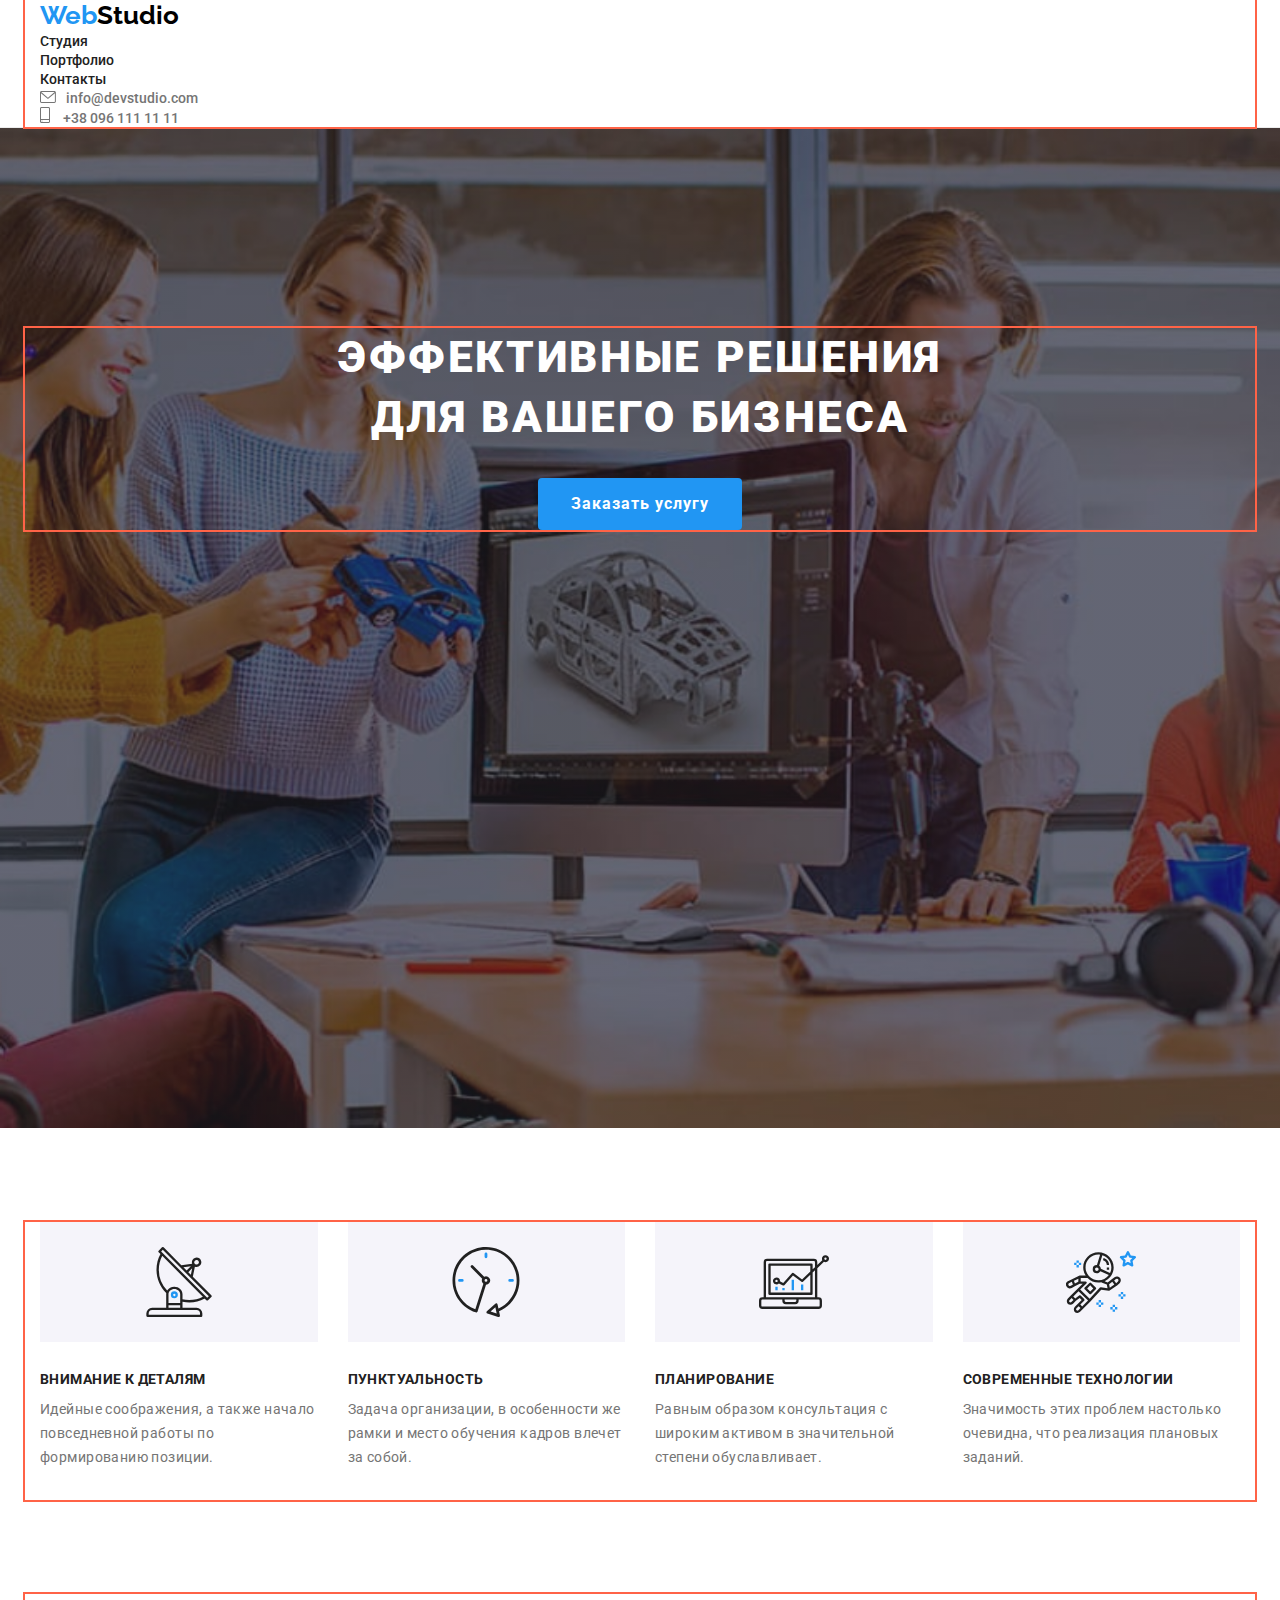
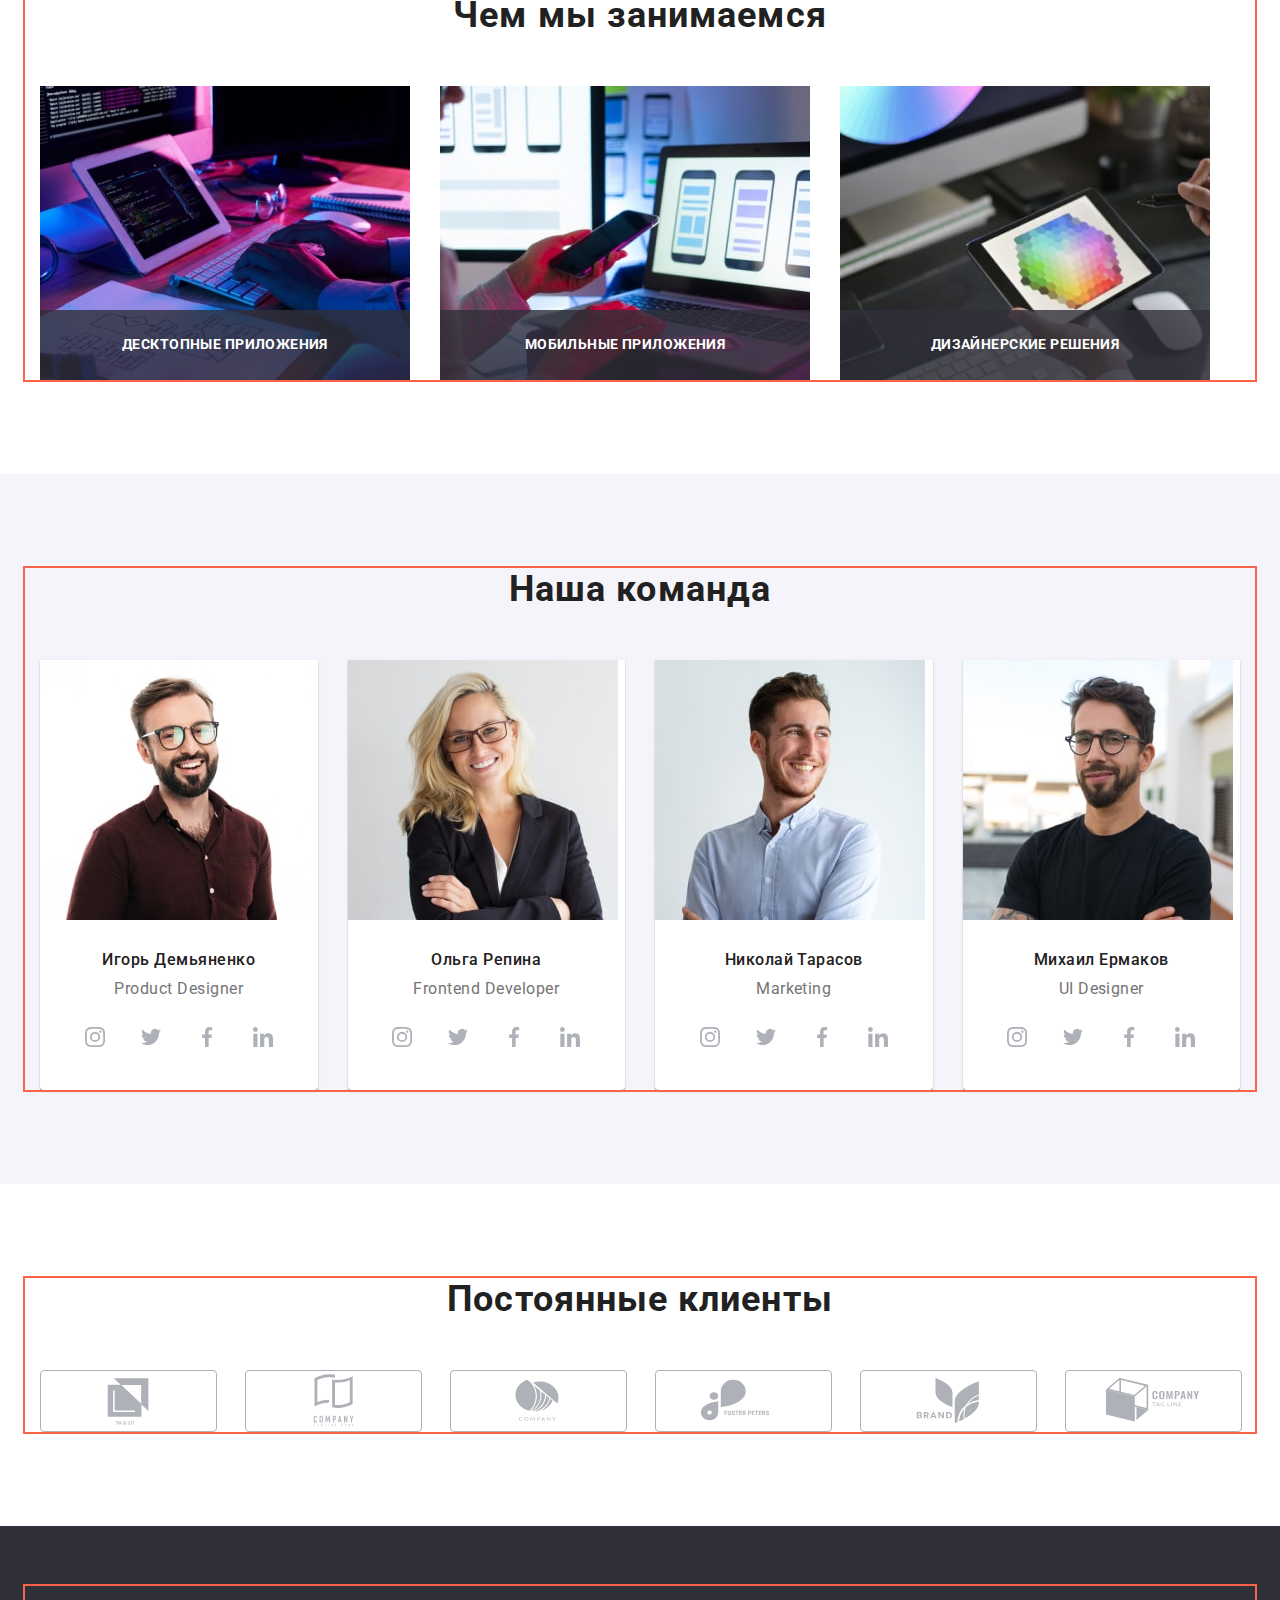
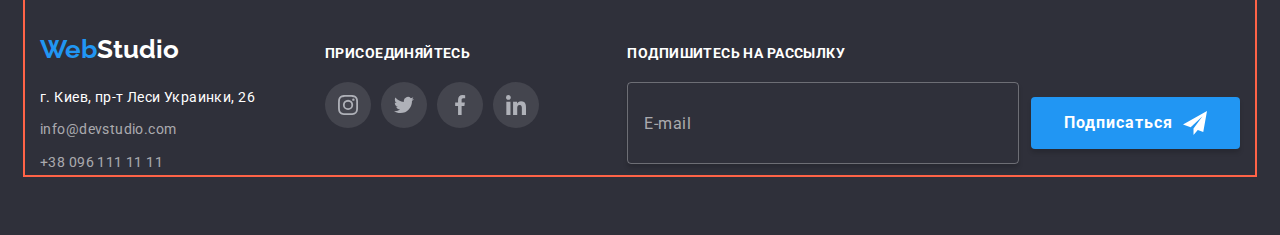
==== commit 575af0e6: "adapt Team" ====
--- a/index.html
+++ b/index.html
@@ -137,7 +137,11 @@
           <ul class="about__list list">
             <li class="about__item">
               <img
-                src="./images/about-img-1.jpg"
+                srcset="
+                  ./images/desktop-min/desk-about-1-min.jpg    1x,
+                  ./images/desktop-min/desk-about-1@2x-min.jpg 2x
+                "
+                src="./images/desktop-min/desk-about-1-min.jpg"
                 alt="Розробка програмного забезпечення"
                 width="370"
                 height="294"
@@ -146,8 +150,12 @@
             </li>
             <li class="about__item">
               <img
-                src="./images/about-img-2.jpg"
-                alt="Підготовка мобільного додатку"
+                srcset="
+                  ./images/desktop-min/desk-about-2-min.jpg    1x,
+                  ./images/desktop-min/desk-about-2@2x-min.jpg 2x
+                "
+                src="./images/desktop-min/desk-about-2-min.jpg"
+                alt="Розробка програмного забезпечення"
                 width="370"
                 height="294"
               />
@@ -155,8 +163,12 @@
             </li>
             <li class="about__item">
               <img
-                src="./images/about-img-3.jpg"
-                alt="Робота з палітрою кольорів"
+                srcset="
+                  ./images/desktop-min/desk-about-3-min.jpg    1x,
+                  ./images/desktop-min/desk-about-3@2x-min.jpg 2x
+                "
+                src="./images/desktop-min/desk-about-3-min.jpg"
+                alt="Розробка програмного забезпечення"
                 width="370"
                 height="294"
               />
@@ -167,17 +179,42 @@
       </section>
 
       <!-- Section Наша команда -->
-      <!-- <section class="team section">
+      <section class="team section">
         <div class="container">
           <h2 class="title">Наша команда</h2>
           <ul class="team__list list">
             <li class="team__item">
-              <img
-                src="./images/team-img-1.jpg"
-                alt="Дизайнер"
-                width="270"
-                height="260"
-              />
+              <picture>
+                <source
+                  srcset="
+                    ./images/desktop-min/desk-team-1-min.jpg    1x,
+                    ./images/desktop-min/desk-team-1@2x-min.jpg 2x
+                  "
+                  media="(min-width: 1200px)"
+                />
+                <source
+                  srcset="
+                    ./images/tablet-min/tab-team-1-min.jpg    1x,
+                    ./images/tablet-min/tab-team-1@2x-min.jpg 2x
+                  "
+                  media="(min-width: 768px)"
+                />
+                <source
+                  srcset="
+                    ./images/mobile-min/mob-team-1-min.jpg    1x,
+                    ./images/mobile-min/mob-team-1@2x-min.jpg 2x
+                  "
+                  media="(min-width: 320px)"
+                />
+                <img
+                  srcset="
+                  ./images/mobile-min/mob-team-1-min.jpg 1x
+                  ./images/mobile-min/mob-team-1@2x-min.jpg 2x
+                "
+                  src="./images/mobile-min/mob-team-1-min.jpg"
+                  alt="Дизайнер"
+                />
+              </picture>
               <div class="team__text-part">
                 <h3 class="team__title">Игорь Демьяненко</h3>
                 <p lang="en" class="team__text">Product Designer</p>
@@ -214,12 +251,37 @@
               </div>
             </li>
             <li class="team__item">
-              <img
-                src="./images/team-img-2.jpg"
-                alt="Розробник"
-                width="270"
-                height="260"
-              />
+              <picture>
+                <source
+                  srcset="
+                    ./images/desktop-min/desk-team-2-min.jpg    1x,
+                    ./images/desktop-min/desk-team-2@2x-min.jpg 2x
+                  "
+                  media="(min-width: 1200px)"
+                />
+                <source
+                  srcset="
+                    ./images/tablet-min/tab-team-2-min.jpg    1x,
+                    ./images/tablet-min/tab-team-2@2x-min.jpg 2x
+                  "
+                  media="(min-width: 768px)"
+                />
+                <source
+                  srcset="
+                    ./images/mobile-min/mob-team-2-min.jpg    1x,
+                    ./images/mobile-min/mob-team-2@2x-min.jpg 2x
+                  "
+                  media="(min-width: 320px)"
+                />
+                <img
+                  srcset="
+                  ./images/mobile-min/mob-team-2-min.jpg 1x
+                  ./images/mobile-min/mob-team-2@2x-min.jpg 2x
+                "
+                  src="./images/mobile-min/mob-team-2-min.jpg"
+                  alt="Дизайнер"
+                />
+              </picture>
               <div class="team__text-part">
                 <h3 class="team__title">Ольга Репина</h3>
                 <p lang="en" class="team__text">Frontend Developer</p>
@@ -256,12 +318,37 @@
               </div>
             </li>
             <li class="team__item">
-              <img
-                src="./images/team-img-3.jpg"
-                alt="Маркетолог"
-                width="270"
-                height="260"
-              />
+              <picture>
+                <source
+                  srcset="
+                    ./images/desktop-min/desk-team-3-min.jpg    1x,
+                    ./images/desktop-min/desk-team-3@2x-min.jpg 2x
+                  "
+                  media="(min-width: 1200px)"
+                />
+                <source
+                  srcset="
+                    ./images/tablet-min/tab-team-3-min.jpg    1x,
+                    ./images/tablet-min/tab-team-3@2x-min.jpg 2x
+                  "
+                  media="(min-width: 768px)"
+                />
+                <source
+                  srcset="
+                    ./images/mobile-min/mob-team-3-min.jpg    1x,
+                    ./images/mobile-min/mob-team-3@2x-min.jpg 2x
+                  "
+                  media="(min-width: 320px)"
+                />
+                <img
+                  srcset="
+                  ./images/mobile-min/mob-team-3-min.jpg 1x
+                  ./images/mobile-min/mob-team-3@2x-min.jpg 2x
+                "
+                  src="./images/mobile-min/mob-team-3-min.jpg"
+                  alt="Дизайнер"
+                />
+              </picture>
               <div class="team__text-part">
                 <h3 class="team__title">Николай Тарасов</h3>
                 <p lang="en" class="team__text">Marketing</p>
@@ -298,12 +385,37 @@
               </div>
             </li>
             <li class="team__item">
-              <img
-                src="./images/team-img-4.jpg"
-                alt="Дизайнер"
-                width="270"
-                height="260"
-              />
+              <picture>
+                <source
+                  srcset="
+                    ./images/desktop-min/desk-team-4-min.jpg    1x,
+                    ./images/desktop-min/desk-team-4@2x-min.jpg 2x
+                  "
+                  media="(min-width: 1200px)"
+                />
+                <source
+                  srcset="
+                    ./images/tablet-min/tab-team-4-min.jpg    1x,
+                    ./images/tablet-min/tab-team-4@2x-min.jpg 2x
+                  "
+                  media="(min-width: 768px)"
+                />
+                <source
+                  srcset="
+                    ./images/mobile-min/mob-team-4-min.jpg    1x,
+                    ./images/mobile-min/mob-team-4@2x-min.jpg 2x
+                  "
+                  media="(min-width: 320px)"
+                />
+                <img
+                  srcset="
+                  ./images/mobile-min/mob-team-4-min.jpg 1x
+                  ./images/mobile-min/mob-team-4@2x-min.jpg 2x
+                "
+                  src="./images/mobile-min/mob-team-4-min.jpg"
+                  alt="Дизайнер"
+                />
+              </picture>
               <div class="team__text-part">
                 <h3 class="team__title">Михаил Ермаков</h3>
                 <p lang="en" class="team__text">UI Designer</p>
@@ -341,7 +453,7 @@
             </li>
           </ul>
         </div>
-      </section> -->
+      </section>
 
       <section class="clients section">
         <div class="container">
--- a/css/main.min.css
+++ b/css/main.min.css
@@ -1,2 +1,2 @@
-:root{--primary-text-color: #212121;--secondary-text-color: #757575;--accent-color: #2196f3;--hover-accent-color: #188ce8;--primary-bg-color: #ffffff;--secondary-bg-color: #f5f4fa;--footer-bg-color: #2f303a;--logo-color: #000000;--primary-icon-color: #afb1b8;--border-nav: #ececec;--border-cards: #eeeeee;--typical-gap: 30px}.visually-hidden{position:absolute;white-space:nowrap;width:1px;height:1px;overflow:hidden;border:0;padding:0;clip:rect(0 0 0 0);clip-path:inset(50%);margin:-1px}.section{padding-top:60px;padding-bottom:60px}p,h1,h2,h3,h4,h5,h6{margin:0}ul,ol{margin:0;padding-left:0}a{text-decoration:none}img{display:block;max-width:100%;height:auto}body{margin:0;background-color:var(--primary-bg-color);color:var(--primary-text-color);font-family:Roboto,sans-serif}.list{list-style:none}.container{width:100%;padding-left:15px;padding-right:15px;margin:0 auto;outline:2px solid tomato}@media screen and (min-width: 480px){.container{width:480px}}@media screen and (min-width: 768px){.container{width:768px}}@media screen and (min-width: 1200px){.container{width:1200px}}@media screen and (min-width: 1200px){.section{padding-top:94px;padding-bottom:94px}}.title{font-size:28px;line-height:1.17;letter-spacing:.03em;text-align:center;margin-bottom:var(--typical-gap)}@media screen and (min-width: 1200px){.title{font-size:36px;line-height:1.17;letter-spacing:.03em;margin-bottom:50px}}.btn{min-width:200px;margin-left:auto;margin-right:auto;border-radius:4px;border:1px solid transparent;padding:10px 32px;display:block;transition:background-color 250ms cubic-bezier(0.4, 0, 0.2, 1);font-family:inherit;background-color:var(--accent-color);color:var(--primary-bg-color);font-weight:700;font-size:16px;line-height:1.87;letter-spacing:0.06em;text-align:center;cursor:pointer}.btn:hover,.btn:focus{transition:background-color 250ms cubic-bezier(0.4, 0, 0.2, 1);background-color:var(--hover-accent-color);color:var(--primary-bg-color)}.logo{color:var(--logo-color);font-family:Raleway,sans-serif;font-weight:700;font-size:26px;line-height:1.2}.header__logo{margin-right:93px}.logo__accent-part{color:var(--accent-color)}.footer__logo{margin-bottom:20px;display:block;text-align:center;color:var(--primary-bg-color)}@media screen and (min-width: 1200px){.footer__logo{text-align:left}}.backdrop{position:fixed;top:0;left:0;width:100%;height:100%;background-color:rgba(0,0,0,0.2);overflow:scroll;opacity:1;transition:opacity 250ms cubic-bezier(0.4, 0, 0.2, 1),visibility 250ms cubic-bezier(0.4, 0, 0.2, 1)}.backdrop.is-hidden{visibility:hidden;opacity:0;pointer-events:none}.backdrop.is-hidden .modal{transform:translate(-50%, -50%) scale(1.1)}.modal{position:absolute;top:10px;left:50%;transform:translate(-50%) scale(1);transition:transform 250ms cubic-bezier(0.4, 0, 0.2, 1);padding:40px;width:95vw;min-height:581px;border-radius:4px;background-color:var(--primary-bg-color)}@media screen and (min-width: 480px){.modal{width:450px}}@media screen and (min-width: 1200px){.modal{width:528px;top:50%;left:50%;transform:translate(-50%, -50%) scale(1)}}.modal__close{position:absolute;top:8px;right:8px;transition:fill 250ms cubic-bezier(0.4, 0, 0.2, 1);display:flex;justify-content:center;align-items:center;cursor:pointer;width:30px;height:30px;border-radius:50%;border:1px solid rgba(0,0,0,0.1);background-color:var(--primary-bg-color)}.modal__close:hover,.modal__close:focus{transition:fill 250ms cubic-bezier(0.4, 0, 0.2, 1);fill:var(--accent-color)}.modal__title{font-family:Roboto,sans-serif;font-style:normal;font-weight:700;font-size:20px;line-height:1.15;letter-spacing:.03em;text-align:center;color:var(--primary-text-color)}.modal__form{margin-top:12px}.modal__field+.modal__field{margin-top:10px}.modal__label{font-family:Roboto,sans-serif;font-style:normal;font-size:12px;line-height:1.17;letter-spacing:.01em;color:var(--secondary-text-color)}.modal__input{width:100%;height:40px;margin-top:4px;border:1px solid rgba(33,33,33,0.2);border-radius:4px;background-color:transparent;padding-left:42px;transition:border-color 250ms cubic-bezier(0.4, 0, 0.2, 1);font-family:Roboto,sans-serif;font-size:16px;line-height:1.87;letter-spacing:.03em;color:var(--primary-text-color);outline:none}.modal__input:focus{transition:border-color 250ms cubic-bezier(0.4, 0, 0.2, 1);border-color:var(--accent-color)}.modal__wrap{position:relative}.modal__icon{position:absolute;left:0;top:50%;transform:translateY(-50%);margin-left:12px;transition:fill 250ms cubic-bezier(0.4, 0, 0.2, 1)}.modal__input:focus+.modal__icon{transition:fill 250ms cubic-bezier(0.4, 0, 0.2, 1);fill:var(--accent-color)}.modal__comment{width:100%;height:120px;resize:none;margin-top:4px;transition:border-color 250ms cubic-bezier(0.4, 0, 0.2, 1);padding:12px 16px;border:1px solid rgba(33,33,33,0.2);border-radius:4px;background-color:transparent;font-family:Roboto,sans-serif;font-size:16px;line-height:1.87;letter-spacing:.03em;color:var(--primary-text-color);outline:none}.modal__comment:focus{transition:border-color 250ms cubic-bezier(0.4, 0, 0.2, 1);border-color:var(--accent-color)}.modal__comment::placeholder{font-family:Roboto,sans-serif;font-style:normal;font-size:14px;line-height:1.42;letter-spacing:.01em;color:rgba(117,117,117,0.5)}.modal__privacy{margin-top:20px;margin-bottom:var(--typical-gap)}.modal__text{display:flex;align-items:center;font-family:Roboto,sans-serif;font-style:normal;font-size:6.5px;line-height:1;letter-spacing:.03em;color:var(--secondary-text-color)}@media screen and (min-width: 350px){.modal__text{font-size:7.5px;line-height:1.17;letter-spacing:.03em}}@media screen and (min-width: 375px){.modal__text{font-size:8.5px;line-height:1.17;letter-spacing:.03em}}@media screen and (min-width: 400px){.modal__text{font-size:9.5px;line-height:1.17;letter-spacing:.03em}}@media screen and (min-width: 430px){.modal__text{font-size:10.5px;line-height:1.17;letter-spacing:.03em}}@media screen and (min-width: 480px){.modal__text{font-size:12px;line-height:1.17;letter-spacing:.03em}}@media screen and (min-width: 1200px){.modal__text{font-size:14px;line-height:1.71;letter-spacing:.03em}}.modal__span{content:"";width:16px;height:15px;border:2px solid var(--primary-text-color);border-radius:2px;display:block;margin-right:8px;display:flex;justify-content:center;align-items:center;fill:transparent;transition:background-color 250ms cubic-bezier(0.4, 0, 0.2, 1),fill 250ms cubic-bezier(0.4, 0, 0.2, 1)}.modal__check:focus+.modal__text span{box-shadow:0px 4px 4px rgba(0,0,0,0.35)}.modal__check:checked+.modal__text span{transition:background-color 250ms cubic-bezier(0.4, 0, 0.2, 1),fill 250ms cubic-bezier(0.4, 0, 0.2, 1);background-color:var(--accent-color);fill:var(--primary-bg-color);border:none}.modal__file{color:var(--accent-color);text-decoration:underline;margin-left:5px}.modal__file:focus,.modal__file:hover{text-decoration:none}.social{display:flex;justify-content:center;align-items:center}.social__link{display:flex;justify-content:center;align-items:center;width:44px;height:44px;border:1px solid transparent;border-radius:50%;color:var(--primary-icon-color);transition:color 250ms cubic-bezier(0.4, 0, 0.2, 1),background-color 250ms cubic-bezier(0.4, 0, 0.2, 1)}.social__link:hover,.social__link:focus{transition:color 250ms cubic-bezier(0.4, 0, 0.2, 1),background-color 250ms cubic-bezier(0.4, 0, 0.2, 1);background-color:var(--accent-color);color:var(--primary-bg-color)}.social__icon{fill:currentColor}.header{border-bottom:1px solid;border-color:var(--border-nav)}.menu__link{transition:color 250ms cubic-bezier(0.4, 0, 0.2, 1);color:var(--primary-text-color);font-weight:500;font-size:14px;line-height:1.14}.menu__link:hover,.menu__link:focus{transition:color 250ms cubic-bezier(0.4, 0, 0.2, 1);color:var(--accent-color)}.contacts__link{transition:color 250ms cubic-bezier(0.4, 0, 0.2, 1);color:var(--secondary-text-color);font-weight:500;font-size:14px;line-height:1.14}.contacts__link:hover,.contacts__link:focus{transition:color 250ms cubic-bezier(0.4, 0, 0.2, 1);color:var(--accent-color)}.contacts__icon{margin-right:10px;fill:currentColor}.hero{background-color:var(--footer-bg-color);padding-top:118px;padding-bottom:118px;text-align:center;text-transform:uppercase}@media screen and (min-width: 1200px){.hero{padding-top:200px;padding-bottom:200px}}.overlay{margin-left:auto;margin-right:auto;width:100%;max-height:400px;background-image:linear-gradient(rgba(47,48,58,0.4), rgba(47,48,58,0.4)),url(../images/mobile-min/mob-hero-img-min.jpg);background-repeat:no-repeat;background-size:cover;background-position:center}@media (min-device-pixel-ratio: 2), (min-resolution: 192dpi), (min-resolution: 2dppx){.overlay{background-image:linear-gradient(rgba(47,48,58,0.4), rgba(47,48,58,0.4)),url(../images/mobile-min/mob-hero-img@2x-min.jpg)}}@media screen and (min-width: 768px){.overlay{max-height:400px;background-image:linear-gradient(rgba(47,48,58,0.4), rgba(47,48,58,0.4)),url(../images/tablet-min/tab-hero-img-min.jpg)}}@media screen and (min-width: 768px) and (min-device-pixel-ratio: 2), screen and (min-width: 768px) and (min-resolution: 192dpi), screen and (min-width: 768px) and (min-resolution: 2dppx){.overlay{background-image:linear-gradient(rgba(47,48,58,0.4), rgba(47,48,58,0.4)),url(../images/tablet-min/tab-hero-img@2x-min.jpg)}}@media screen and (min-width: 1200px){.overlay{max-width:1600px;min-height:600px;background-image:linear-gradient(rgba(47,48,58,0.4), rgba(47,48,58,0.4)),url(../images/desktop-min/desk-hero-img-min.jpg)}}@media screen and (min-width: 1200px) and (min-device-pixel-ratio: 2), screen and (min-width: 1200px) and (min-resolution: 192dpi), screen and (min-width: 1200px) and (min-resolution: 2dppx){.overlay{background-image:linear-gradient(rgba(47,48,58,0.4), rgba(47,48,58,0.4)),url(../images/desktop-min/desk-hero-img-min.jpg)}}.hero__title{max-width:640px;margin-bottom:var(--typical-gap);margin-left:auto;margin-right:auto;color:var(--primary-bg-color);font-weight:900;font-size:26px;line-height:1.62;letter-spacing:.06em;text-align:center}@media screen and (min-width: 1200px){.hero__title{font-weight:900;font-size:44px;line-height:1.36;letter-spacing:.06em}}.features.section{padding-bottom:0}@media screen and (min-width: 768px){.features__list{display:flex;flex-wrap:wrap;margin-left:-30px}}.features__item{width:100%}.features__item+.features__item{margin-bottom:var(--typical-gap)}@media screen and (min-width: 768px){.features__item{width:calc(100%/2 - 30px);margin-left:30px}}@media screen and (min-width: 1200px){.features__item{width:calc(100%/4 - 30px)}}.features__thumb{display:flex;justify-content:center;align-items:center;height:120px;background-color:var(--secondary-bg-color);margin-bottom:var(--typical-gap)}.features__title{margin-bottom:10px;font-size:14px;line-height:1.14;letter-spacing:.03em;text-transform:uppercase}.features__text{color:var(--secondary-text-color);font-size:14px;line-height:1.71;letter-spacing:.03em}.about{display:none}@media screen and (min-width: 1200px){.about{display:block}}.about__list{display:flex}.about__item{position:relative}.about__item+.about__item{margin-left:var(--typical-gap)}.about__title{position:absolute;width:100%;bottom:0;padding-top:27px;padding-bottom:27px;background-color:rgba(47,48,58,0.8);font-weight:700;font-size:14px;line-height:1.14;letter-spacing:.03em;text-align:center;text-transform:uppercase;color:var(--primary-bg-color)}.team{background-color:var(--secondary-bg-color)}.team__item{background-color:var(--primary-bg-color);border-radius:0px 0px 4px 4px;box-shadow:0px 1px 3px rgba(0,0,0,0.12),0px 1px 1px rgba(0,0,0,0.14),0px 2px 1px rgba(0,0,0,0.2)}.team__text-part{padding-bottom:var(--typical-gap);padding-top:var(--typical-gap)}.team__title{margin-bottom:10px;font-weight:500;font-size:16px;line-height:1.19;letter-spacing:.03em;text-align:center}.team__text{color:var(--secondary-text-color);font-size:16px;line-height:1.19;letter-spacing:.03em;text-align:center;margin-bottom:16px}.clients__list{display:flex;flex-wrap:wrap;margin-left:-30px}@media screen and (min-width: 1200px){.clients__list{display:flex;justify-content:center;align-items:center}}.clients__item{width:calc(100%/2 - 30px);margin-left:var(--typical-gap);margin-bottom:var(--typical-gap)}.clients__item:nth-last-child(-n+2){margin-bottom:0}@media screen and (min-width: 768px){.clients__item{width:calc(100%/3 - 30px)}.clients__item:nth-last-child(-n+3){margin-bottom:0}}@media screen and (min-width: 1200px){.clients__item{width:calc(100%/6 - 30px);margin-bottom:0}}.clients__link{display:flex;justify-content:center;align-items:center;width:100%;height:100%;color:var(--primary-icon-color);border:1px solid var(--primary-icon-color);border-radius:4px;transition:color 250ms cubic-bezier(0.4, 0, 0.2, 1),border-color 250ms cubic-bezier(0.4, 0, 0.2, 1)}.clients__link:hover,.clients__link:focus{transition:color 250ms cubic-bezier(0.4, 0, 0.2, 1),border-color 250ms cubic-bezier(0.4, 0, 0.2, 1);border-color:var(--accent-color);color:var(--accent-color)}.clients__icon{fill:currentColor}.footer{background-color:var(--footer-bg-color);padding-top:60px;padding-bottom:60px}@media screen and (min-width: 1200px){.footer .container{display:flex;align-items:baseline}}.address__item{text-align:center;margin-bottom:8px}.address__item:last-child{margin-bottom:0}@media screen and (min-width: 1200px){.address__item{margin-bottom:9px;text-align:left}}.address__address{color:var(--primary-bg-color);font-style:normal;font-size:14px;line-height:1.71;letter-spacing:.03em;transition:color 250ms cubic-bezier(0.4, 0, 0.2, 1)}.address__address:hover,.address__address:focus{color:var(--accent-color);transition:color 250ms cubic-bezier(0.4, 0, 0.2, 1)}.address__contacts{color:rgba(255,255,255,0.6);font-style:normal;font-size:14px;line-height:1.71;letter-spacing:.03em;transition:color 250ms cubic-bezier(0.4, 0, 0.2, 1)}.address__contacts:hover,.address__contacts:focus{color:var(--accent-color);transition:color 250ms cubic-bezier(0.4, 0, 0.2, 1)}@media screen and (min-width: 768px){.footer__tablet{display:flex;justify-content:space-around;align-items:baseline}}.footer__second{margin-top:60px}@media screen and (min-width: 1200px){.footer__second{margin-left:70px}}.footer__title{margin-bottom:20px;font-size:14px;line-height:1.14;letter-spacing:.03em;text-transform:uppercase;text-align:center;color:var(--primary-bg-color)}@media screen and (min-width: 1200px){.footer__title{text-align:left}}.social__item--color{border-radius:50%;background-color:rgba(255,255,255,0.1);color:var(--primary-bg-color)}.social__item--color+.social__item--color{margin-left:10px}.footer__third{margin-top:60px}@media screen and (min-width: 1200px){.footer__third{margin-left:auto}}@media screen and (min-width: 768px){.footer__form{display:flex;flex-direction:column;align-items:center}}@media screen and (min-width: 1200px){.footer__form{flex-direction:row;align-items:center}}.footer__input{width:100%;height:50px;background-color:transparent;border:1px solid rgba(255,255,255,0.3);border-radius:4px;box-shadow:0px 4px 4px rgba(0,0,0,0.15);padding:15px 16px;font-family:Roboto,sans-serif;font-size:16px;line-height:1.25;letter-spacing:.03em;color:var(--primary-bg-color)}.footer__input::placeholder{font-family:Roboto,sans-serif;font-size:16px;line-height:1.25;letter-spacing:.03em;color:rgba(255,255,255,0.6)}@media screen and (min-width: 768px){.footer__input{width:450px}}@media screen and (min-width: 1200px){.footer__input{width:358px;margin-right:12px}}.footer__btn{margin-top:20px;padding-top:10px;padding-bottom:10px;display:flex;justify-content:center;align-items:center;box-shadow:0px 4px 4px rgba(0,0,0,0.15)}.footer__btn::after{content:"";display:block;width:24px;height:24px;margin-left:10px;background-image:url(../images/icon-send.svg)}@media screen and (min-width: 1200px){.footer__btn{margin-top:0}}.portfolio__catalogue{display:flex;justify-content:center;align-items:center;margin-bottom:50px}.portfolio__btn{border-radius:4px;padding:6px 22px;border:1px solid transparent;font-family:inherit;font-weight:500;font-size:16px;line-height:1.62;letter-spacing:.03em;text-align:center;cursor:pointer;transition:color 250ms cubic-bezier(0.4, 0, 0.2, 1),background-color 250ms cubic-bezier(0.4, 0, 0.2, 1),box-shadow 250ms cubic-bezier(0.4, 0, 0.2, 1)}.portfolio__btn:hover,.portfolio__btn:focus{background-color:var(--accent-color);color:var(--primary-bg-color);box-shadow:0px 3px 1px rgba(0,0,0,0.1),0px 1px 2px rgba(0,0,0,0.08),0px 2px 2px rgba(0,0,0,0.12);transition:color 250ms cubic-bezier(0.4, 0, 0.2, 1),background-color 250ms cubic-bezier(0.4, 0, 0.2, 1),box-shadow 250ms cubic-bezier(0.4, 0, 0.2, 1)}.portfolio__element+.portfolio__element{margin-left:8px}.portfolio__btn--current{background-color:var(--accent-color);color:var(--primary-bg-color);box-shadow:0px 3px 1px rgba(0,0,0,0.1),0px 1px 2px rgba(0,0,0,0.08),0px 2px 2px rgba(0,0,0,0.12);transition:color 250ms cubic-bezier(0.4, 0, 0.2, 1),background-color 250ms cubic-bezier(0.4, 0, 0.2, 1),box-shadow 250ms cubic-bezier(0.4, 0, 0.2, 1)}.portfolio__list{display:flex;flex-wrap:wrap}.portfolio__items{width:calc((100% - 60px) / 3);margin-right:var(--typical-gap);margin-bottom:var(--typical-gap)}.portfolio__items:nth-child(3n){margin-right:0}.portfolio__items :nth-last-child(-n+3){margin-bottom:0}.portfolio__box{padding-top:20px;padding-bottom:20px;padding-left:24px;padding-right:24px;border-left:1px solid;border-right:1px solid;border-bottom:1px solid;border-color:var(--border-cards)}.portfolio__subtitle{margin-bottom:4px;color:var(--primary-text-color);font-size:18px;line-height:2;letter-spacing:.06em}.portfolio__text{color:var(--secondary-text-color);font-size:16px;line-height:1.87;letter-spacing:.03em}.portfolio__cards{display:block;transition:box-shadow 250ms cubic-bezier(0.4, 0, 0.2, 1)}.portfolio__cards:hover,.portfolio__cards:focus{box-shadow:0px 4px 4px rgba(0,0,0,0.25);transition:box-shadow 250ms cubic-bezier(0.4, 0, 0.2, 1)}.portfolio__thumb{position:relative;overflow:hidden}.portfolio__description{position:absolute;top:0%;left:0%;transform:translateY(100%);transition:transform 250ms cubic-bezier(0.4, 0, 0.2, 1);padding:63px 24px;font-size:18px;line-height:1.56;letter-spacing:.03em;color:var(--primary-bg-color);background-color:rgba(33,150,243,0.9)}.portfolio__cards:hover .portfolio__description,.portfolio__cards:focus .portfolio__description{opacity:1;transform:translateY(0%);transition:transform 250ms cubic-bezier(0.4, 0, 0.2, 1)}
+:root{--primary-text-color: #212121;--secondary-text-color: #757575;--accent-color: #2196f3;--hover-accent-color: #188ce8;--primary-bg-color: #ffffff;--secondary-bg-color: #f5f4fa;--footer-bg-color: #2f303a;--logo-color: #000000;--primary-icon-color: #afb1b8;--border-nav: #ececec;--border-cards: #eeeeee;--typical-gap: 30px}.visually-hidden{position:absolute;white-space:nowrap;width:1px;height:1px;overflow:hidden;border:0;padding:0;clip:rect(0 0 0 0);clip-path:inset(50%);margin:-1px}.section{padding-top:60px;padding-bottom:60px}p,h1,h2,h3,h4,h5,h6{margin:0}ul,ol{margin:0;padding-left:0}a{text-decoration:none}img{display:block;max-width:100%;height:auto}body{margin:0;background-color:var(--primary-bg-color);color:var(--primary-text-color);font-family:Roboto,sans-serif}.list{list-style:none}.container{width:100%;padding-left:15px;padding-right:15px;margin:0 auto;outline:2px solid tomato}@media screen and (min-width: 480px){.container{width:480px}}@media screen and (min-width: 768px){.container{width:768px}}@media screen and (min-width: 1200px){.container{width:1200px}}@media screen and (min-width: 1200px){.section{padding-top:94px;padding-bottom:94px}}.title{font-size:28px;line-height:1.17;letter-spacing:.03em;text-align:center;margin-bottom:var(--typical-gap)}@media screen and (min-width: 1200px){.title{font-size:36px;line-height:1.17;letter-spacing:.03em;margin-bottom:50px}}.btn{min-width:200px;margin-left:auto;margin-right:auto;border-radius:4px;border:1px solid transparent;padding:10px 32px;display:block;transition:background-color 250ms cubic-bezier(0.4, 0, 0.2, 1);font-family:inherit;background-color:var(--accent-color);color:var(--primary-bg-color);font-weight:700;font-size:16px;line-height:1.87;letter-spacing:0.06em;text-align:center;cursor:pointer}.btn:hover,.btn:focus{transition:background-color 250ms cubic-bezier(0.4, 0, 0.2, 1);background-color:var(--hover-accent-color);color:var(--primary-bg-color)}.logo{color:var(--logo-color);font-family:Raleway,sans-serif;font-weight:700;font-size:26px;line-height:1.2}.header__logo{margin-right:93px}.logo__accent-part{color:var(--accent-color)}.footer__logo{margin-bottom:20px;display:block;text-align:center;color:var(--primary-bg-color)}@media screen and (min-width: 1200px){.footer__logo{text-align:left}}.backdrop{position:fixed;top:0;left:0;width:100%;height:100%;background-color:rgba(0,0,0,0.2);overflow:scroll;opacity:1;transition:opacity 250ms cubic-bezier(0.4, 0, 0.2, 1),visibility 250ms cubic-bezier(0.4, 0, 0.2, 1)}.backdrop.is-hidden{visibility:hidden;opacity:0;pointer-events:none}.backdrop.is-hidden .modal{transform:translate(-50%, -50%) scale(1.1)}.modal{position:absolute;top:10px;left:50%;transform:translate(-50%) scale(1);transition:transform 250ms cubic-bezier(0.4, 0, 0.2, 1);padding:40px;width:95vw;min-height:581px;border-radius:4px;background-color:var(--primary-bg-color)}@media screen and (min-width: 480px){.modal{width:450px}}@media screen and (min-width: 1200px){.modal{width:528px;top:50%;left:50%;transform:translate(-50%, -50%) scale(1)}}.modal__close{position:absolute;top:8px;right:8px;transition:fill 250ms cubic-bezier(0.4, 0, 0.2, 1);display:flex;justify-content:center;align-items:center;cursor:pointer;width:30px;height:30px;border-radius:50%;border:1px solid rgba(0,0,0,0.1);background-color:var(--primary-bg-color)}.modal__close:hover,.modal__close:focus{transition:fill 250ms cubic-bezier(0.4, 0, 0.2, 1);fill:var(--accent-color)}.modal__title{font-family:Roboto,sans-serif;font-style:normal;font-weight:700;font-size:20px;line-height:1.15;letter-spacing:.03em;text-align:center;color:var(--primary-text-color)}.modal__form{margin-top:12px}.modal__field+.modal__field{margin-top:10px}.modal__label{font-family:Roboto,sans-serif;font-style:normal;font-size:12px;line-height:1.17;letter-spacing:.01em;color:var(--secondary-text-color)}.modal__input{width:100%;height:40px;margin-top:4px;border:1px solid rgba(33,33,33,0.2);border-radius:4px;background-color:transparent;padding-left:42px;transition:border-color 250ms cubic-bezier(0.4, 0, 0.2, 1);font-family:Roboto,sans-serif;font-size:16px;line-height:1.87;letter-spacing:.03em;color:var(--primary-text-color);outline:none}.modal__input:focus{transition:border-color 250ms cubic-bezier(0.4, 0, 0.2, 1);border-color:var(--accent-color)}.modal__wrap{position:relative}.modal__icon{position:absolute;left:0;top:50%;transform:translateY(-50%);margin-left:12px;transition:fill 250ms cubic-bezier(0.4, 0, 0.2, 1)}.modal__input:focus+.modal__icon{transition:fill 250ms cubic-bezier(0.4, 0, 0.2, 1);fill:var(--accent-color)}.modal__comment{width:100%;height:120px;resize:none;margin-top:4px;transition:border-color 250ms cubic-bezier(0.4, 0, 0.2, 1);padding:12px 16px;border:1px solid rgba(33,33,33,0.2);border-radius:4px;background-color:transparent;font-family:Roboto,sans-serif;font-size:16px;line-height:1.87;letter-spacing:.03em;color:var(--primary-text-color);outline:none}.modal__comment:focus{transition:border-color 250ms cubic-bezier(0.4, 0, 0.2, 1);border-color:var(--accent-color)}.modal__comment::placeholder{font-family:Roboto,sans-serif;font-style:normal;font-size:14px;line-height:1.42;letter-spacing:.01em;color:rgba(117,117,117,0.5)}.modal__privacy{margin-top:20px;margin-bottom:var(--typical-gap)}.modal__text{display:flex;align-items:center;font-family:Roboto,sans-serif;font-style:normal;font-size:6.5px;line-height:1;letter-spacing:.03em;color:var(--secondary-text-color)}@media screen and (min-width: 350px){.modal__text{font-size:7.5px;line-height:1.17;letter-spacing:.03em}}@media screen and (min-width: 375px){.modal__text{font-size:8.5px;line-height:1.17;letter-spacing:.03em}}@media screen and (min-width: 400px){.modal__text{font-size:9.5px;line-height:1.17;letter-spacing:.03em}}@media screen and (min-width: 430px){.modal__text{font-size:10.5px;line-height:1.17;letter-spacing:.03em}}@media screen and (min-width: 480px){.modal__text{font-size:12px;line-height:1.17;letter-spacing:.03em}}@media screen and (min-width: 1200px){.modal__text{font-size:14px;line-height:1.71;letter-spacing:.03em}}.modal__span{content:"";width:16px;height:15px;border:2px solid var(--primary-text-color);border-radius:2px;display:block;margin-right:8px;display:flex;justify-content:center;align-items:center;fill:transparent;transition:background-color 250ms cubic-bezier(0.4, 0, 0.2, 1),fill 250ms cubic-bezier(0.4, 0, 0.2, 1)}.modal__check:focus+.modal__text span{box-shadow:0px 4px 4px rgba(0,0,0,0.35)}.modal__check:checked+.modal__text span{transition:background-color 250ms cubic-bezier(0.4, 0, 0.2, 1),fill 250ms cubic-bezier(0.4, 0, 0.2, 1);background-color:var(--accent-color);fill:var(--primary-bg-color);border:none}.modal__file{color:var(--accent-color);text-decoration:underline;margin-left:5px}.modal__file:focus,.modal__file:hover{text-decoration:none}.social{display:flex;justify-content:center;align-items:center}.social__item+.social__item{margin-left:10px}.social__link{display:flex;justify-content:center;align-items:center;width:44px;height:44px;border:1px solid transparent;border-radius:50%;color:var(--primary-icon-color);transition:color 250ms cubic-bezier(0.4, 0, 0.2, 1),background-color 250ms cubic-bezier(0.4, 0, 0.2, 1)}.social__link:hover,.social__link:focus{transition:color 250ms cubic-bezier(0.4, 0, 0.2, 1),background-color 250ms cubic-bezier(0.4, 0, 0.2, 1);background-color:var(--accent-color);color:var(--primary-bg-color)}.social__icon{fill:currentColor}.header{border-bottom:1px solid;border-color:var(--border-nav)}.menu__link{transition:color 250ms cubic-bezier(0.4, 0, 0.2, 1);color:var(--primary-text-color);font-weight:500;font-size:14px;line-height:1.14}.menu__link:hover,.menu__link:focus{transition:color 250ms cubic-bezier(0.4, 0, 0.2, 1);color:var(--accent-color)}.contacts__link{transition:color 250ms cubic-bezier(0.4, 0, 0.2, 1);color:var(--secondary-text-color);font-weight:500;font-size:14px;line-height:1.14}.contacts__link:hover,.contacts__link:focus{transition:color 250ms cubic-bezier(0.4, 0, 0.2, 1);color:var(--accent-color)}.contacts__icon{margin-right:10px;fill:currentColor}.hero{background-color:var(--footer-bg-color);padding-top:118px;padding-bottom:118px;text-align:center;text-transform:uppercase}@media screen and (min-width: 1200px){.hero{padding-top:200px;padding-bottom:200px}}.overlay{margin-left:auto;margin-right:auto;width:100%;max-height:400px;background-image:linear-gradient(rgba(47,48,58,0.4), rgba(47,48,58,0.4)),url(../images/mobile-min/mob-hero-img-min.jpg);background-repeat:no-repeat;background-size:cover;background-position:center}@media (min-device-pixel-ratio: 2), (min-resolution: 192dpi), (min-resolution: 2dppx){.overlay{background-image:linear-gradient(rgba(47,48,58,0.4), rgba(47,48,58,0.4)),url(../images/mobile-min/mob-hero-img@2x-min.jpg)}}@media screen and (min-width: 768px){.overlay{max-height:400px;background-image:linear-gradient(rgba(47,48,58,0.4), rgba(47,48,58,0.4)),url(../images/tablet-min/tab-hero-img-min.jpg)}}@media screen and (min-width: 768px) and (min-device-pixel-ratio: 2), screen and (min-width: 768px) and (min-resolution: 192dpi), screen and (min-width: 768px) and (min-resolution: 2dppx){.overlay{background-image:linear-gradient(rgba(47,48,58,0.4), rgba(47,48,58,0.4)),url(../images/tablet-min/tab-hero-img@2x-min.jpg)}}@media screen and (min-width: 1200px){.overlay{max-width:1600px;min-height:600px;background-image:linear-gradient(rgba(47,48,58,0.4), rgba(47,48,58,0.4)),url(../images/desktop-min/desk-hero-img-min.jpg)}}@media screen and (min-width: 1200px) and (min-device-pixel-ratio: 2), screen and (min-width: 1200px) and (min-resolution: 192dpi), screen and (min-width: 1200px) and (min-resolution: 2dppx){.overlay{background-image:linear-gradient(rgba(47,48,58,0.4), rgba(47,48,58,0.4)),url(../images/desktop-min/desk-hero-img-min.jpg)}}.hero__title{max-width:640px;margin-bottom:var(--typical-gap);margin-left:auto;margin-right:auto;color:var(--primary-bg-color);font-weight:900;font-size:26px;line-height:1.62;letter-spacing:.06em;text-align:center}@media screen and (min-width: 1200px){.hero__title{font-weight:900;font-size:44px;line-height:1.36;letter-spacing:.06em}}.features.section{padding-bottom:0}@media screen and (min-width: 768px){.features__list{display:flex;flex-wrap:wrap;margin-left:-30px}}.features__item{width:100%}.features__item+.features__item{margin-bottom:var(--typical-gap)}@media screen and (min-width: 768px){.features__item{width:calc(100%/2 - 30px);margin-left:30px}}@media screen and (min-width: 1200px){.features__item{width:calc(100%/4 - 30px)}}.features__thumb{display:flex;justify-content:center;align-items:center;height:120px;background-color:var(--secondary-bg-color);margin-bottom:var(--typical-gap)}.features__title{margin-bottom:10px;font-size:14px;line-height:1.14;letter-spacing:.03em;text-transform:uppercase}.features__text{color:var(--secondary-text-color);font-size:14px;line-height:1.71;letter-spacing:.03em}.about{display:none}@media screen and (min-width: 1200px){.about{display:block}}.about__list{display:flex}.about__item{position:relative}.about__item+.about__item{margin-left:var(--typical-gap)}.about__title{position:absolute;width:100%;bottom:0;padding-top:27px;padding-bottom:27px;background-color:rgba(47,48,58,0.8);font-weight:700;font-size:14px;line-height:1.14;letter-spacing:.03em;text-align:center;text-transform:uppercase;color:var(--primary-bg-color)}.team{background-color:var(--secondary-bg-color)}@media screen and (min-width: 768px){.team__list{display:flex;flex-wrap:wrap;margin-left:-30px}}.team__item{max-width:450px;margin-bottom:var(--typical-gap);background-color:var(--primary-bg-color);border-radius:0px 0px 4px 4px;box-shadow:0px 1px 3px rgba(0,0,0,0.12),0px 1px 1px rgba(0,0,0,0.14),0px 2px 1px rgba(0,0,0,0.2)}@media screen and (min-width: 768px){.team__item{width:calc(100%/2 - 30px);margin-left:var(--typical-gap)}}@media screen and (min-width: 1200px){.team__item{width:calc(100%/4 - 30px);margin-bottom:0}}.team__text-part{padding-bottom:var(--typical-gap);padding-top:var(--typical-gap)}.team__title{margin-bottom:10px;font-weight:500;font-size:16px;line-height:1.19;letter-spacing:.03em;text-align:center}.team__text{color:var(--secondary-text-color);font-size:16px;line-height:1.19;letter-spacing:.03em;text-align:center;margin-bottom:16px}.clients__list{display:flex;flex-wrap:wrap;margin-left:-30px}@media screen and (min-width: 1200px){.clients__list{display:flex;justify-content:center;align-items:center}}.clients__item{width:calc(100%/2 - 30px);margin-left:var(--typical-gap);margin-bottom:var(--typical-gap)}.clients__item:nth-last-child(-n+2){margin-bottom:0}@media screen and (min-width: 768px){.clients__item{width:calc(100%/3 - 30px)}.clients__item:nth-last-child(-n+3){margin-bottom:0}}@media screen and (min-width: 1200px){.clients__item{width:calc(100%/6 - 30px);margin-bottom:0}}.clients__link{display:flex;justify-content:center;align-items:center;width:100%;height:100%;color:var(--primary-icon-color);border:1px solid var(--primary-icon-color);border-radius:4px;transition:color 250ms cubic-bezier(0.4, 0, 0.2, 1),border-color 250ms cubic-bezier(0.4, 0, 0.2, 1)}.clients__link:hover,.clients__link:focus{transition:color 250ms cubic-bezier(0.4, 0, 0.2, 1),border-color 250ms cubic-bezier(0.4, 0, 0.2, 1);border-color:var(--accent-color);color:var(--accent-color)}.clients__icon{fill:currentColor}.footer{background-color:var(--footer-bg-color);padding-top:60px;padding-bottom:60px}@media screen and (min-width: 1200px){.footer .container{display:flex;align-items:baseline}}.address__item{text-align:center;margin-bottom:8px}.address__item:last-child{margin-bottom:0}@media screen and (min-width: 1200px){.address__item{margin-bottom:9px;text-align:left}}.address__address{color:var(--primary-bg-color);font-style:normal;font-size:14px;line-height:1.71;letter-spacing:.03em;transition:color 250ms cubic-bezier(0.4, 0, 0.2, 1)}.address__address:hover,.address__address:focus{color:var(--accent-color);transition:color 250ms cubic-bezier(0.4, 0, 0.2, 1)}.address__contacts{color:rgba(255,255,255,0.6);font-style:normal;font-size:14px;line-height:1.71;letter-spacing:.03em;transition:color 250ms cubic-bezier(0.4, 0, 0.2, 1)}.address__contacts:hover,.address__contacts:focus{color:var(--accent-color);transition:color 250ms cubic-bezier(0.4, 0, 0.2, 1)}@media screen and (min-width: 768px){.footer__tablet{display:flex;justify-content:space-around;align-items:baseline}}.footer__second{margin-top:60px}@media screen and (min-width: 1200px){.footer__second{margin-left:70px}}.footer__title{margin-bottom:20px;font-size:14px;line-height:1.14;letter-spacing:.03em;text-transform:uppercase;text-align:center;color:var(--primary-bg-color)}@media screen and (min-width: 1200px){.footer__title{text-align:left}}.social__item--color{border-radius:50%;background-color:rgba(255,255,255,0.1);color:var(--primary-bg-color)}.footer__third{margin-top:60px}@media screen and (min-width: 1200px){.footer__third{margin-left:auto}}@media screen and (min-width: 768px){.footer__form{display:flex;flex-direction:column;align-items:center}}@media screen and (min-width: 1200px){.footer__form{flex-direction:row;align-items:center}}.footer__input{width:100%;height:50px;background-color:transparent;border:1px solid rgba(255,255,255,0.3);border-radius:4px;box-shadow:0px 4px 4px rgba(0,0,0,0.15);padding:15px 16px;font-family:Roboto,sans-serif;font-size:16px;line-height:1.25;letter-spacing:.03em;color:var(--primary-bg-color)}.footer__input::placeholder{font-family:Roboto,sans-serif;font-size:16px;line-height:1.25;letter-spacing:.03em;color:rgba(255,255,255,0.6)}@media screen and (min-width: 768px){.footer__input{width:450px}}@media screen and (min-width: 1200px){.footer__input{width:358px;margin-right:12px}}.footer__btn{margin-top:20px;padding-top:10px;padding-bottom:10px;display:flex;justify-content:center;align-items:center;box-shadow:0px 4px 4px rgba(0,0,0,0.15)}.footer__btn::after{content:"";display:block;width:24px;height:24px;margin-left:10px;background-image:url(../images/icon-send.svg)}@media screen and (min-width: 1200px){.footer__btn{margin-top:0}}.portfolio__catalogue{display:flex;justify-content:center;align-items:center;margin-bottom:50px}.portfolio__btn{border-radius:4px;padding:6px 22px;border:1px solid transparent;font-family:inherit;font-weight:500;font-size:16px;line-height:1.62;letter-spacing:.03em;text-align:center;cursor:pointer;transition:color 250ms cubic-bezier(0.4, 0, 0.2, 1),background-color 250ms cubic-bezier(0.4, 0, 0.2, 1),box-shadow 250ms cubic-bezier(0.4, 0, 0.2, 1)}.portfolio__btn:hover,.portfolio__btn:focus{background-color:var(--accent-color);color:var(--primary-bg-color);box-shadow:0px 3px 1px rgba(0,0,0,0.1),0px 1px 2px rgba(0,0,0,0.08),0px 2px 2px rgba(0,0,0,0.12);transition:color 250ms cubic-bezier(0.4, 0, 0.2, 1),background-color 250ms cubic-bezier(0.4, 0, 0.2, 1),box-shadow 250ms cubic-bezier(0.4, 0, 0.2, 1)}.portfolio__element+.portfolio__element{margin-left:8px}.portfolio__btn--current{background-color:var(--accent-color);color:var(--primary-bg-color);box-shadow:0px 3px 1px rgba(0,0,0,0.1),0px 1px 2px rgba(0,0,0,0.08),0px 2px 2px rgba(0,0,0,0.12);transition:color 250ms cubic-bezier(0.4, 0, 0.2, 1),background-color 250ms cubic-bezier(0.4, 0, 0.2, 1),box-shadow 250ms cubic-bezier(0.4, 0, 0.2, 1)}.portfolio__list{display:flex;flex-wrap:wrap}.portfolio__items{width:calc((100% - 60px) / 3);margin-right:var(--typical-gap);margin-bottom:var(--typical-gap)}.portfolio__items:nth-child(3n){margin-right:0}.portfolio__items :nth-last-child(-n+3){margin-bottom:0}.portfolio__box{padding-top:20px;padding-bottom:20px;padding-left:24px;padding-right:24px;border-left:1px solid;border-right:1px solid;border-bottom:1px solid;border-color:var(--border-cards)}.portfolio__subtitle{margin-bottom:4px;color:var(--primary-text-color);font-size:18px;line-height:2;letter-spacing:.06em}.portfolio__text{color:var(--secondary-text-color);font-size:16px;line-height:1.87;letter-spacing:.03em}.portfolio__cards{display:block;transition:box-shadow 250ms cubic-bezier(0.4, 0, 0.2, 1)}.portfolio__cards:hover,.portfolio__cards:focus{box-shadow:0px 4px 4px rgba(0,0,0,0.25);transition:box-shadow 250ms cubic-bezier(0.4, 0, 0.2, 1)}.portfolio__thumb{position:relative;overflow:hidden}.portfolio__description{position:absolute;top:0%;left:0%;transform:translateY(100%);transition:transform 250ms cubic-bezier(0.4, 0, 0.2, 1);padding:63px 24px;font-size:18px;line-height:1.56;letter-spacing:.03em;color:var(--primary-bg-color);background-color:rgba(33,150,243,0.9)}.portfolio__cards:hover .portfolio__description,.portfolio__cards:focus .portfolio__description{opacity:1;transform:translateY(0%);transition:transform 250ms cubic-bezier(0.4, 0, 0.2, 1)}
 /*# sourceMappingURL=main.min.css.map */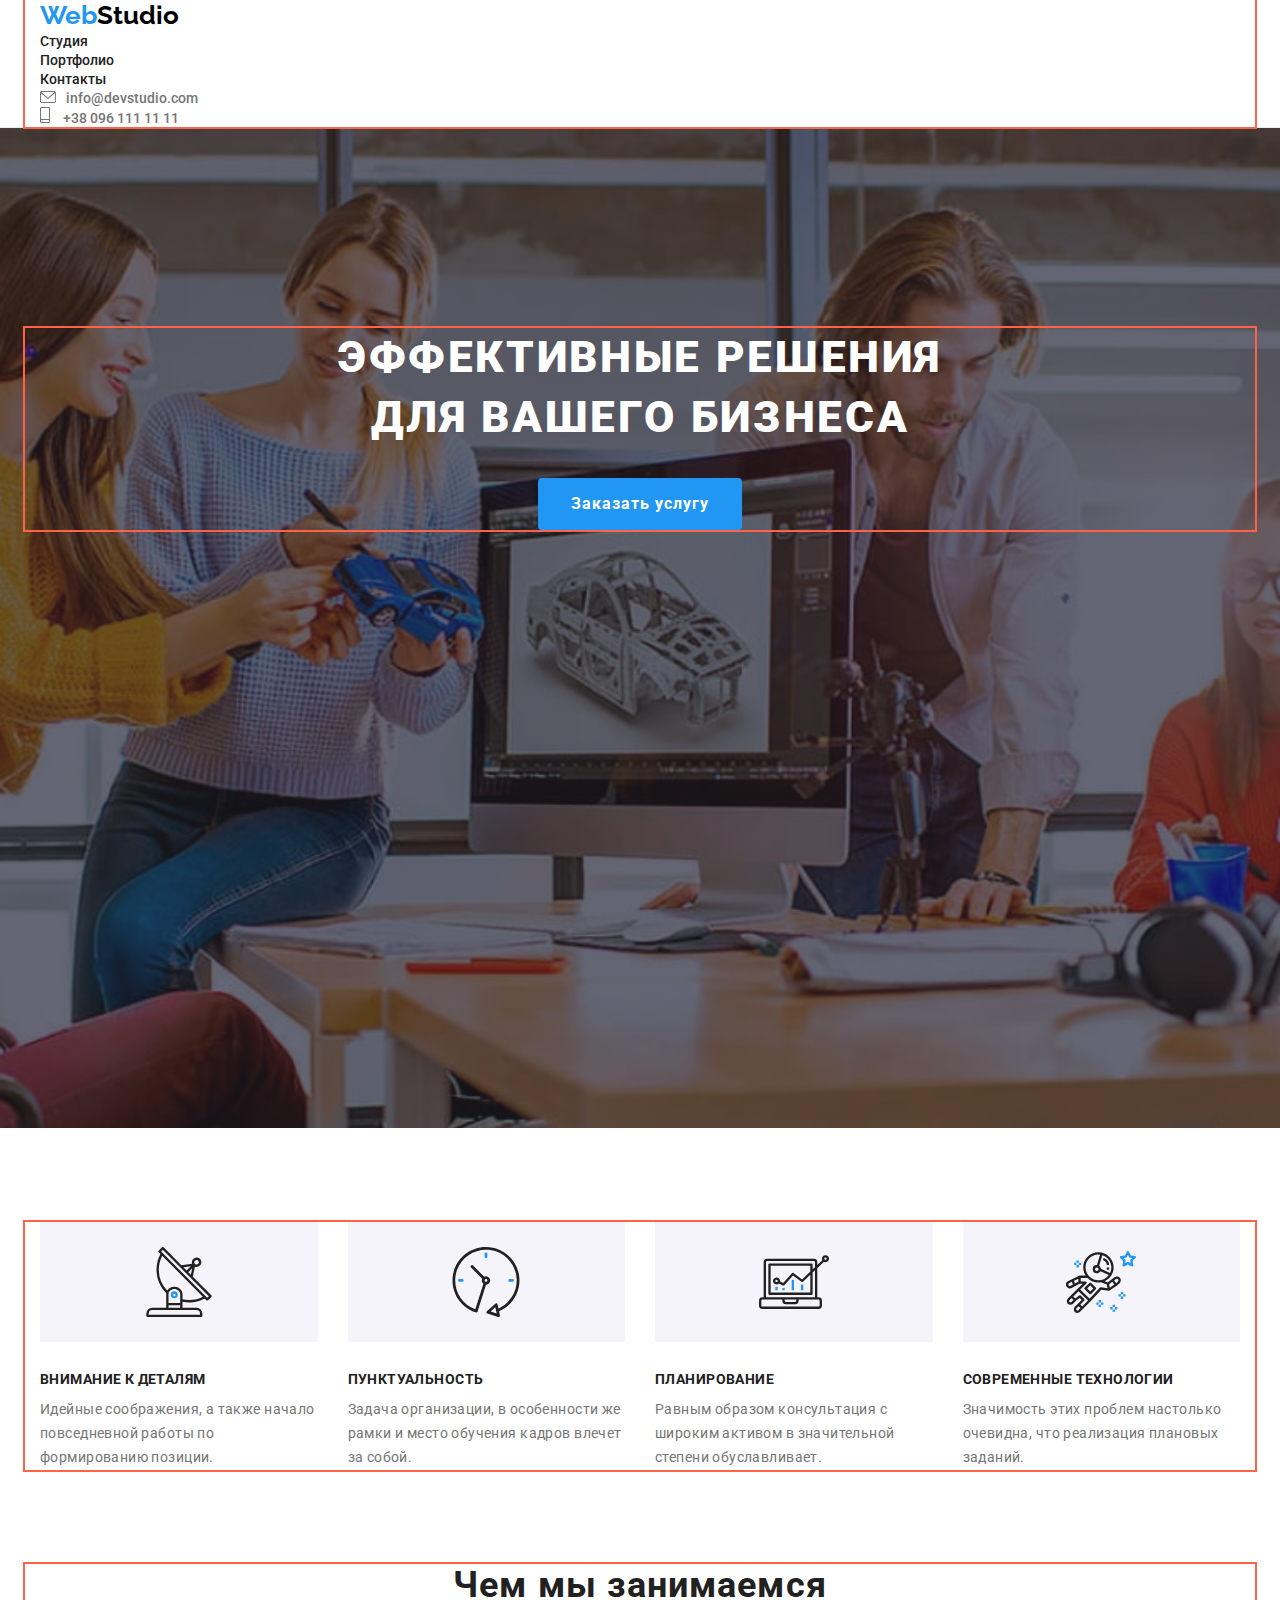
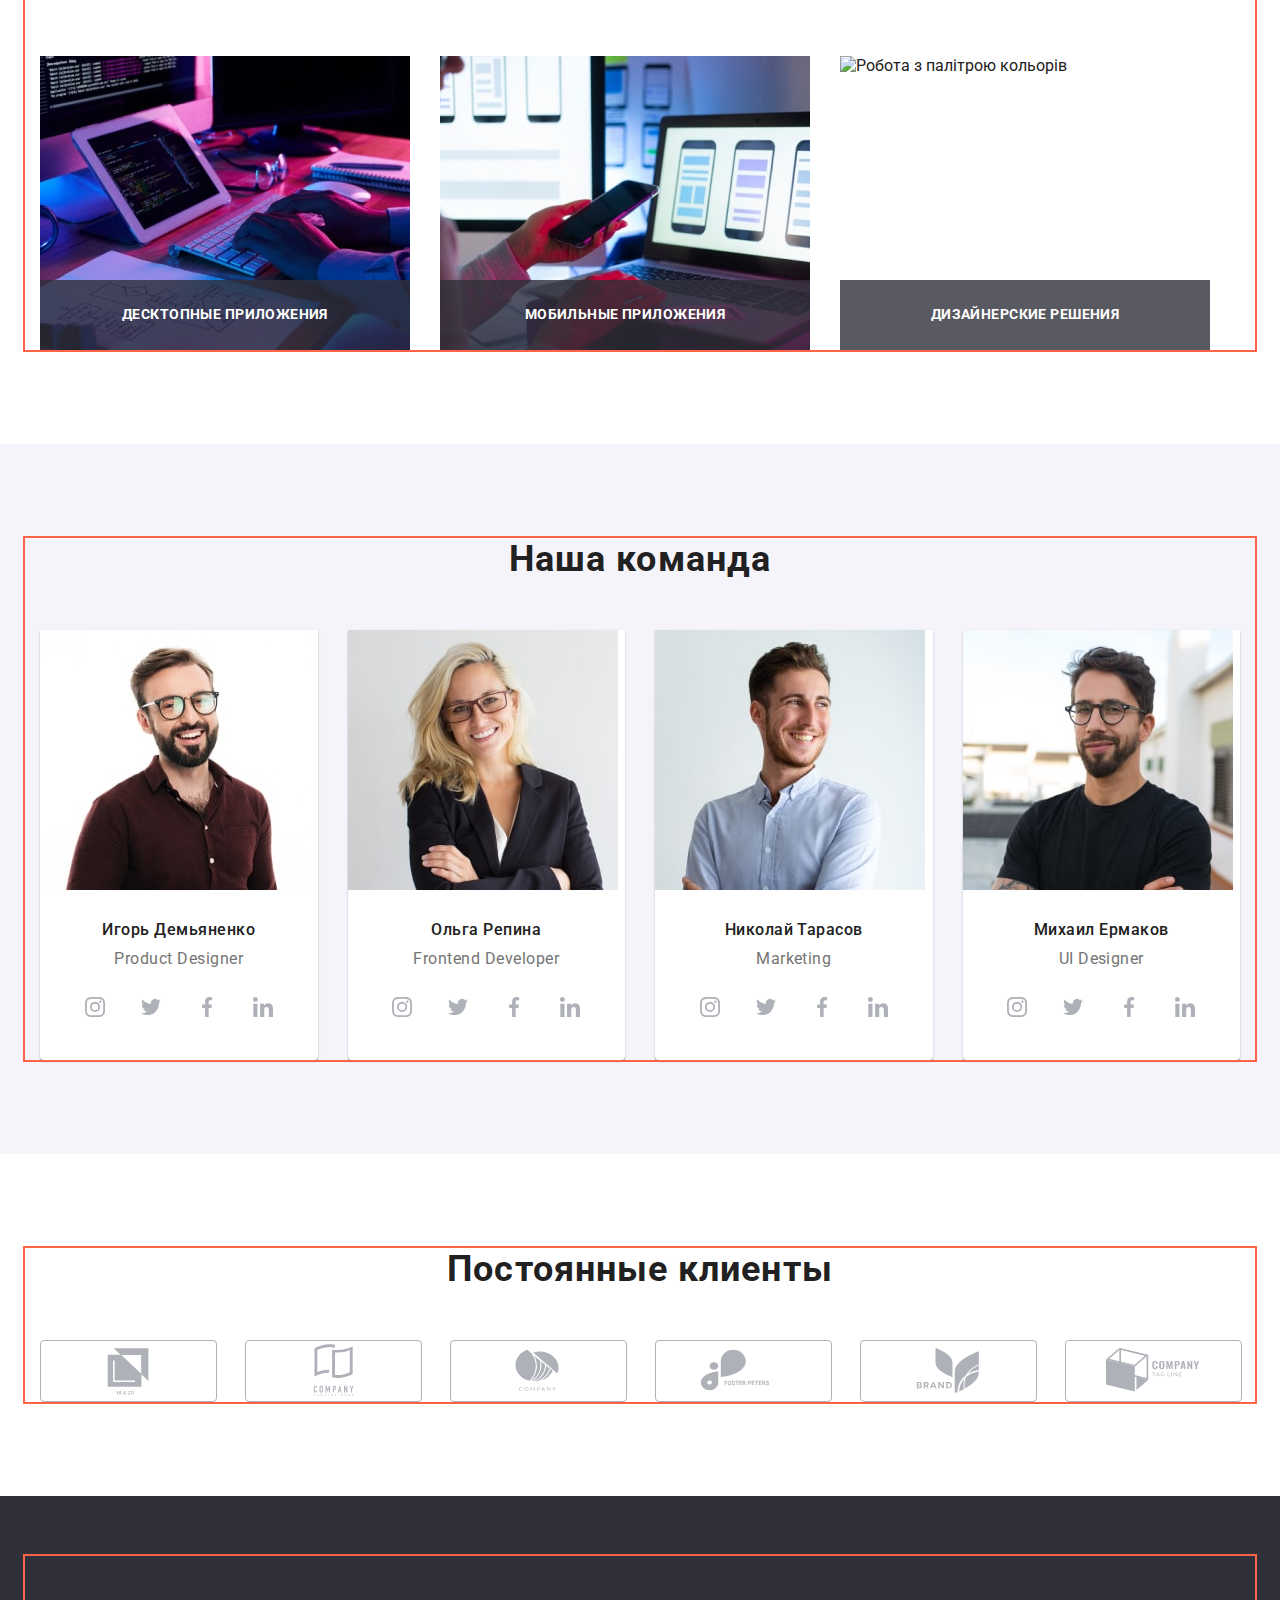
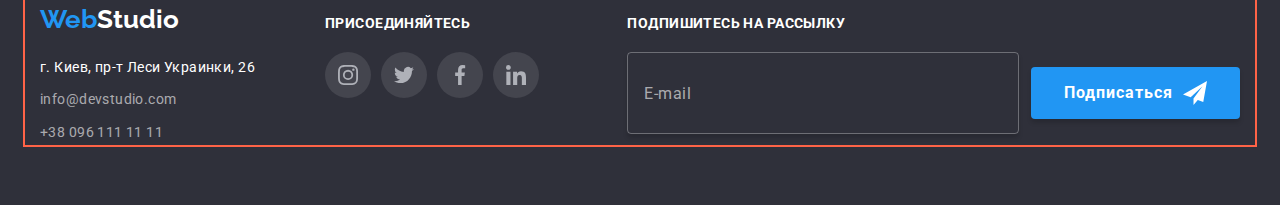
==== commit b3354ab2: "adapt Portfolio" ====
--- a/index.html
+++ b/index.html
@@ -10,6 +10,7 @@
       href="https://fonts.googleapis.com/css2?family=Raleway:wght@700&family=Roboto:wght@400;500;700;900&display=swap"
       rel="stylesheet"
     />
+    <meta name="viewport" content="width=device-width, initial-scale=1.0" />
     <link
       rel="stylesheet"
       href="https://cdnjs.cloudflare.com/ajax/libs/modern-normalize/1.1.0/modern-normalize.min.css"
@@ -155,7 +156,7 @@
                   ./images/desktop-min/desk-about-2@2x-min.jpg 2x
                 "
                 src="./images/desktop-min/desk-about-2-min.jpg"
-                alt="Розробка програмного забезпечення"
+                alt="Підготовка мобільного додатку"
                 width="370"
                 height="294"
               />
@@ -168,7 +169,7 @@
                   ./images/desktop-min/desk-about-3@2x-min.jpg 2x
                 "
                 src="./images/desktop-min/desk-about-3-min.jpg"
-                alt="Розробка програмного забезпечення"
+                alt="Робота з палітрою кольорів"
                 width="370"
                 height="294"
               />
@@ -279,7 +280,7 @@
                   ./images/mobile-min/mob-team-2@2x-min.jpg 2x
                 "
                   src="./images/mobile-min/mob-team-2-min.jpg"
-                  alt="Дизайнер"
+                  alt="Розробник"
                 />
               </picture>
               <div class="team__text-part">
@@ -346,7 +347,7 @@
                   ./images/mobile-min/mob-team-3@2x-min.jpg 2x
                 "
                   src="./images/mobile-min/mob-team-3-min.jpg"
-                  alt="Дизайнер"
+                  alt="Маркетолог"
                 />
               </picture>
               <div class="team__text-part">
--- a/css/main.min.css
+++ b/css/main.min.css
@@ -1,2 +1,2 @@
-:root{--primary-text-color: #212121;--secondary-text-color: #757575;--accent-color: #2196f3;--hover-accent-color: #188ce8;--primary-bg-color: #ffffff;--secondary-bg-color: #f5f4fa;--footer-bg-color: #2f303a;--logo-color: #000000;--primary-icon-color: #afb1b8;--border-nav: #ececec;--border-cards: #eeeeee;--typical-gap: 30px}.visually-hidden{position:absolute;white-space:nowrap;width:1px;height:1px;overflow:hidden;border:0;padding:0;clip:rect(0 0 0 0);clip-path:inset(50%);margin:-1px}.section{padding-top:60px;padding-bottom:60px}p,h1,h2,h3,h4,h5,h6{margin:0}ul,ol{margin:0;padding-left:0}a{text-decoration:none}img{display:block;max-width:100%;height:auto}body{margin:0;background-color:var(--primary-bg-color);color:var(--primary-text-color);font-family:Roboto,sans-serif}.list{list-style:none}.container{width:100%;padding-left:15px;padding-right:15px;margin:0 auto;outline:2px solid tomato}@media screen and (min-width: 480px){.container{width:480px}}@media screen and (min-width: 768px){.container{width:768px}}@media screen and (min-width: 1200px){.container{width:1200px}}@media screen and (min-width: 1200px){.section{padding-top:94px;padding-bottom:94px}}.title{font-size:28px;line-height:1.17;letter-spacing:.03em;text-align:center;margin-bottom:var(--typical-gap)}@media screen and (min-width: 1200px){.title{font-size:36px;line-height:1.17;letter-spacing:.03em;margin-bottom:50px}}.btn{min-width:200px;margin-left:auto;margin-right:auto;border-radius:4px;border:1px solid transparent;padding:10px 32px;display:block;transition:background-color 250ms cubic-bezier(0.4, 0, 0.2, 1);font-family:inherit;background-color:var(--accent-color);color:var(--primary-bg-color);font-weight:700;font-size:16px;line-height:1.87;letter-spacing:0.06em;text-align:center;cursor:pointer}.btn:hover,.btn:focus{transition:background-color 250ms cubic-bezier(0.4, 0, 0.2, 1);background-color:var(--hover-accent-color);color:var(--primary-bg-color)}.logo{color:var(--logo-color);font-family:Raleway,sans-serif;font-weight:700;font-size:26px;line-height:1.2}.header__logo{margin-right:93px}.logo__accent-part{color:var(--accent-color)}.footer__logo{margin-bottom:20px;display:block;text-align:center;color:var(--primary-bg-color)}@media screen and (min-width: 1200px){.footer__logo{text-align:left}}.backdrop{position:fixed;top:0;left:0;width:100%;height:100%;background-color:rgba(0,0,0,0.2);overflow:scroll;opacity:1;transition:opacity 250ms cubic-bezier(0.4, 0, 0.2, 1),visibility 250ms cubic-bezier(0.4, 0, 0.2, 1)}.backdrop.is-hidden{visibility:hidden;opacity:0;pointer-events:none}.backdrop.is-hidden .modal{transform:translate(-50%, -50%) scale(1.1)}.modal{position:absolute;top:10px;left:50%;transform:translate(-50%) scale(1);transition:transform 250ms cubic-bezier(0.4, 0, 0.2, 1);padding:40px;width:95vw;min-height:581px;border-radius:4px;background-color:var(--primary-bg-color)}@media screen and (min-width: 480px){.modal{width:450px}}@media screen and (min-width: 1200px){.modal{width:528px;top:50%;left:50%;transform:translate(-50%, -50%) scale(1)}}.modal__close{position:absolute;top:8px;right:8px;transition:fill 250ms cubic-bezier(0.4, 0, 0.2, 1);display:flex;justify-content:center;align-items:center;cursor:pointer;width:30px;height:30px;border-radius:50%;border:1px solid rgba(0,0,0,0.1);background-color:var(--primary-bg-color)}.modal__close:hover,.modal__close:focus{transition:fill 250ms cubic-bezier(0.4, 0, 0.2, 1);fill:var(--accent-color)}.modal__title{font-family:Roboto,sans-serif;font-style:normal;font-weight:700;font-size:20px;line-height:1.15;letter-spacing:.03em;text-align:center;color:var(--primary-text-color)}.modal__form{margin-top:12px}.modal__field+.modal__field{margin-top:10px}.modal__label{font-family:Roboto,sans-serif;font-style:normal;font-size:12px;line-height:1.17;letter-spacing:.01em;color:var(--secondary-text-color)}.modal__input{width:100%;height:40px;margin-top:4px;border:1px solid rgba(33,33,33,0.2);border-radius:4px;background-color:transparent;padding-left:42px;transition:border-color 250ms cubic-bezier(0.4, 0, 0.2, 1);font-family:Roboto,sans-serif;font-size:16px;line-height:1.87;letter-spacing:.03em;color:var(--primary-text-color);outline:none}.modal__input:focus{transition:border-color 250ms cubic-bezier(0.4, 0, 0.2, 1);border-color:var(--accent-color)}.modal__wrap{position:relative}.modal__icon{position:absolute;left:0;top:50%;transform:translateY(-50%);margin-left:12px;transition:fill 250ms cubic-bezier(0.4, 0, 0.2, 1)}.modal__input:focus+.modal__icon{transition:fill 250ms cubic-bezier(0.4, 0, 0.2, 1);fill:var(--accent-color)}.modal__comment{width:100%;height:120px;resize:none;margin-top:4px;transition:border-color 250ms cubic-bezier(0.4, 0, 0.2, 1);padding:12px 16px;border:1px solid rgba(33,33,33,0.2);border-radius:4px;background-color:transparent;font-family:Roboto,sans-serif;font-size:16px;line-height:1.87;letter-spacing:.03em;color:var(--primary-text-color);outline:none}.modal__comment:focus{transition:border-color 250ms cubic-bezier(0.4, 0, 0.2, 1);border-color:var(--accent-color)}.modal__comment::placeholder{font-family:Roboto,sans-serif;font-style:normal;font-size:14px;line-height:1.42;letter-spacing:.01em;color:rgba(117,117,117,0.5)}.modal__privacy{margin-top:20px;margin-bottom:var(--typical-gap)}.modal__text{display:flex;align-items:center;font-family:Roboto,sans-serif;font-style:normal;font-size:6.5px;line-height:1;letter-spacing:.03em;color:var(--secondary-text-color)}@media screen and (min-width: 350px){.modal__text{font-size:7.5px;line-height:1.17;letter-spacing:.03em}}@media screen and (min-width: 375px){.modal__text{font-size:8.5px;line-height:1.17;letter-spacing:.03em}}@media screen and (min-width: 400px){.modal__text{font-size:9.5px;line-height:1.17;letter-spacing:.03em}}@media screen and (min-width: 430px){.modal__text{font-size:10.5px;line-height:1.17;letter-spacing:.03em}}@media screen and (min-width: 480px){.modal__text{font-size:12px;line-height:1.17;letter-spacing:.03em}}@media screen and (min-width: 1200px){.modal__text{font-size:14px;line-height:1.71;letter-spacing:.03em}}.modal__span{content:"";width:16px;height:15px;border:2px solid var(--primary-text-color);border-radius:2px;display:block;margin-right:8px;display:flex;justify-content:center;align-items:center;fill:transparent;transition:background-color 250ms cubic-bezier(0.4, 0, 0.2, 1),fill 250ms cubic-bezier(0.4, 0, 0.2, 1)}.modal__check:focus+.modal__text span{box-shadow:0px 4px 4px rgba(0,0,0,0.35)}.modal__check:checked+.modal__text span{transition:background-color 250ms cubic-bezier(0.4, 0, 0.2, 1),fill 250ms cubic-bezier(0.4, 0, 0.2, 1);background-color:var(--accent-color);fill:var(--primary-bg-color);border:none}.modal__file{color:var(--accent-color);text-decoration:underline;margin-left:5px}.modal__file:focus,.modal__file:hover{text-decoration:none}.social{display:flex;justify-content:center;align-items:center}.social__item+.social__item{margin-left:10px}.social__link{display:flex;justify-content:center;align-items:center;width:44px;height:44px;border:1px solid transparent;border-radius:50%;color:var(--primary-icon-color);transition:color 250ms cubic-bezier(0.4, 0, 0.2, 1),background-color 250ms cubic-bezier(0.4, 0, 0.2, 1)}.social__link:hover,.social__link:focus{transition:color 250ms cubic-bezier(0.4, 0, 0.2, 1),background-color 250ms cubic-bezier(0.4, 0, 0.2, 1);background-color:var(--accent-color);color:var(--primary-bg-color)}.social__icon{fill:currentColor}.header{border-bottom:1px solid;border-color:var(--border-nav)}.menu__link{transition:color 250ms cubic-bezier(0.4, 0, 0.2, 1);color:var(--primary-text-color);font-weight:500;font-size:14px;line-height:1.14}.menu__link:hover,.menu__link:focus{transition:color 250ms cubic-bezier(0.4, 0, 0.2, 1);color:var(--accent-color)}.contacts__link{transition:color 250ms cubic-bezier(0.4, 0, 0.2, 1);color:var(--secondary-text-color);font-weight:500;font-size:14px;line-height:1.14}.contacts__link:hover,.contacts__link:focus{transition:color 250ms cubic-bezier(0.4, 0, 0.2, 1);color:var(--accent-color)}.contacts__icon{margin-right:10px;fill:currentColor}.hero{background-color:var(--footer-bg-color);padding-top:118px;padding-bottom:118px;text-align:center;text-transform:uppercase}@media screen and (min-width: 1200px){.hero{padding-top:200px;padding-bottom:200px}}.overlay{margin-left:auto;margin-right:auto;width:100%;max-height:400px;background-image:linear-gradient(rgba(47,48,58,0.4), rgba(47,48,58,0.4)),url(../images/mobile-min/mob-hero-img-min.jpg);background-repeat:no-repeat;background-size:cover;background-position:center}@media (min-device-pixel-ratio: 2), (min-resolution: 192dpi), (min-resolution: 2dppx){.overlay{background-image:linear-gradient(rgba(47,48,58,0.4), rgba(47,48,58,0.4)),url(../images/mobile-min/mob-hero-img@2x-min.jpg)}}@media screen and (min-width: 768px){.overlay{max-height:400px;background-image:linear-gradient(rgba(47,48,58,0.4), rgba(47,48,58,0.4)),url(../images/tablet-min/tab-hero-img-min.jpg)}}@media screen and (min-width: 768px) and (min-device-pixel-ratio: 2), screen and (min-width: 768px) and (min-resolution: 192dpi), screen and (min-width: 768px) and (min-resolution: 2dppx){.overlay{background-image:linear-gradient(rgba(47,48,58,0.4), rgba(47,48,58,0.4)),url(../images/tablet-min/tab-hero-img@2x-min.jpg)}}@media screen and (min-width: 1200px){.overlay{max-width:1600px;min-height:600px;background-image:linear-gradient(rgba(47,48,58,0.4), rgba(47,48,58,0.4)),url(../images/desktop-min/desk-hero-img-min.jpg)}}@media screen and (min-width: 1200px) and (min-device-pixel-ratio: 2), screen and (min-width: 1200px) and (min-resolution: 192dpi), screen and (min-width: 1200px) and (min-resolution: 2dppx){.overlay{background-image:linear-gradient(rgba(47,48,58,0.4), rgba(47,48,58,0.4)),url(../images/desktop-min/desk-hero-img-min.jpg)}}.hero__title{max-width:640px;margin-bottom:var(--typical-gap);margin-left:auto;margin-right:auto;color:var(--primary-bg-color);font-weight:900;font-size:26px;line-height:1.62;letter-spacing:.06em;text-align:center}@media screen and (min-width: 1200px){.hero__title{font-weight:900;font-size:44px;line-height:1.36;letter-spacing:.06em}}.features.section{padding-bottom:0}@media screen and (min-width: 768px){.features__list{display:flex;flex-wrap:wrap;margin-left:-30px}}.features__item{width:100%}.features__item+.features__item{margin-bottom:var(--typical-gap)}@media screen and (min-width: 768px){.features__item{width:calc(100%/2 - 30px);margin-left:30px}}@media screen and (min-width: 1200px){.features__item{width:calc(100%/4 - 30px)}}.features__thumb{display:flex;justify-content:center;align-items:center;height:120px;background-color:var(--secondary-bg-color);margin-bottom:var(--typical-gap)}.features__title{margin-bottom:10px;font-size:14px;line-height:1.14;letter-spacing:.03em;text-transform:uppercase}.features__text{color:var(--secondary-text-color);font-size:14px;line-height:1.71;letter-spacing:.03em}.about{display:none}@media screen and (min-width: 1200px){.about{display:block}}.about__list{display:flex}.about__item{position:relative}.about__item+.about__item{margin-left:var(--typical-gap)}.about__title{position:absolute;width:100%;bottom:0;padding-top:27px;padding-bottom:27px;background-color:rgba(47,48,58,0.8);font-weight:700;font-size:14px;line-height:1.14;letter-spacing:.03em;text-align:center;text-transform:uppercase;color:var(--primary-bg-color)}.team{background-color:var(--secondary-bg-color)}@media screen and (min-width: 768px){.team__list{display:flex;flex-wrap:wrap;margin-left:-30px}}.team__item{max-width:450px;margin-bottom:var(--typical-gap);background-color:var(--primary-bg-color);border-radius:0px 0px 4px 4px;box-shadow:0px 1px 3px rgba(0,0,0,0.12),0px 1px 1px rgba(0,0,0,0.14),0px 2px 1px rgba(0,0,0,0.2)}@media screen and (min-width: 768px){.team__item{width:calc(100%/2 - 30px);margin-left:var(--typical-gap)}}@media screen and (min-width: 1200px){.team__item{width:calc(100%/4 - 30px);margin-bottom:0}}.team__text-part{padding-bottom:var(--typical-gap);padding-top:var(--typical-gap)}.team__title{margin-bottom:10px;font-weight:500;font-size:16px;line-height:1.19;letter-spacing:.03em;text-align:center}.team__text{color:var(--secondary-text-color);font-size:16px;line-height:1.19;letter-spacing:.03em;text-align:center;margin-bottom:16px}.clients__list{display:flex;flex-wrap:wrap;margin-left:-30px}@media screen and (min-width: 1200px){.clients__list{display:flex;justify-content:center;align-items:center}}.clients__item{width:calc(100%/2 - 30px);margin-left:var(--typical-gap);margin-bottom:var(--typical-gap)}.clients__item:nth-last-child(-n+2){margin-bottom:0}@media screen and (min-width: 768px){.clients__item{width:calc(100%/3 - 30px)}.clients__item:nth-last-child(-n+3){margin-bottom:0}}@media screen and (min-width: 1200px){.clients__item{width:calc(100%/6 - 30px);margin-bottom:0}}.clients__link{display:flex;justify-content:center;align-items:center;width:100%;height:100%;color:var(--primary-icon-color);border:1px solid var(--primary-icon-color);border-radius:4px;transition:color 250ms cubic-bezier(0.4, 0, 0.2, 1),border-color 250ms cubic-bezier(0.4, 0, 0.2, 1)}.clients__link:hover,.clients__link:focus{transition:color 250ms cubic-bezier(0.4, 0, 0.2, 1),border-color 250ms cubic-bezier(0.4, 0, 0.2, 1);border-color:var(--accent-color);color:var(--accent-color)}.clients__icon{fill:currentColor}.footer{background-color:var(--footer-bg-color);padding-top:60px;padding-bottom:60px}@media screen and (min-width: 1200px){.footer .container{display:flex;align-items:baseline}}.address__item{text-align:center;margin-bottom:8px}.address__item:last-child{margin-bottom:0}@media screen and (min-width: 1200px){.address__item{margin-bottom:9px;text-align:left}}.address__address{color:var(--primary-bg-color);font-style:normal;font-size:14px;line-height:1.71;letter-spacing:.03em;transition:color 250ms cubic-bezier(0.4, 0, 0.2, 1)}.address__address:hover,.address__address:focus{color:var(--accent-color);transition:color 250ms cubic-bezier(0.4, 0, 0.2, 1)}.address__contacts{color:rgba(255,255,255,0.6);font-style:normal;font-size:14px;line-height:1.71;letter-spacing:.03em;transition:color 250ms cubic-bezier(0.4, 0, 0.2, 1)}.address__contacts:hover,.address__contacts:focus{color:var(--accent-color);transition:color 250ms cubic-bezier(0.4, 0, 0.2, 1)}@media screen and (min-width: 768px){.footer__tablet{display:flex;justify-content:space-around;align-items:baseline}}.footer__second{margin-top:60px}@media screen and (min-width: 1200px){.footer__second{margin-left:70px}}.footer__title{margin-bottom:20px;font-size:14px;line-height:1.14;letter-spacing:.03em;text-transform:uppercase;text-align:center;color:var(--primary-bg-color)}@media screen and (min-width: 1200px){.footer__title{text-align:left}}.social__item--color{border-radius:50%;background-color:rgba(255,255,255,0.1);color:var(--primary-bg-color)}.footer__third{margin-top:60px}@media screen and (min-width: 1200px){.footer__third{margin-left:auto}}@media screen and (min-width: 768px){.footer__form{display:flex;flex-direction:column;align-items:center}}@media screen and (min-width: 1200px){.footer__form{flex-direction:row;align-items:center}}.footer__input{width:100%;height:50px;background-color:transparent;border:1px solid rgba(255,255,255,0.3);border-radius:4px;box-shadow:0px 4px 4px rgba(0,0,0,0.15);padding:15px 16px;font-family:Roboto,sans-serif;font-size:16px;line-height:1.25;letter-spacing:.03em;color:var(--primary-bg-color)}.footer__input::placeholder{font-family:Roboto,sans-serif;font-size:16px;line-height:1.25;letter-spacing:.03em;color:rgba(255,255,255,0.6)}@media screen and (min-width: 768px){.footer__input{width:450px}}@media screen and (min-width: 1200px){.footer__input{width:358px;margin-right:12px}}.footer__btn{margin-top:20px;padding-top:10px;padding-bottom:10px;display:flex;justify-content:center;align-items:center;box-shadow:0px 4px 4px rgba(0,0,0,0.15)}.footer__btn::after{content:"";display:block;width:24px;height:24px;margin-left:10px;background-image:url(../images/icon-send.svg)}@media screen and (min-width: 1200px){.footer__btn{margin-top:0}}.portfolio__catalogue{display:flex;justify-content:center;align-items:center;margin-bottom:50px}.portfolio__btn{border-radius:4px;padding:6px 22px;border:1px solid transparent;font-family:inherit;font-weight:500;font-size:16px;line-height:1.62;letter-spacing:.03em;text-align:center;cursor:pointer;transition:color 250ms cubic-bezier(0.4, 0, 0.2, 1),background-color 250ms cubic-bezier(0.4, 0, 0.2, 1),box-shadow 250ms cubic-bezier(0.4, 0, 0.2, 1)}.portfolio__btn:hover,.portfolio__btn:focus{background-color:var(--accent-color);color:var(--primary-bg-color);box-shadow:0px 3px 1px rgba(0,0,0,0.1),0px 1px 2px rgba(0,0,0,0.08),0px 2px 2px rgba(0,0,0,0.12);transition:color 250ms cubic-bezier(0.4, 0, 0.2, 1),background-color 250ms cubic-bezier(0.4, 0, 0.2, 1),box-shadow 250ms cubic-bezier(0.4, 0, 0.2, 1)}.portfolio__element+.portfolio__element{margin-left:8px}.portfolio__btn--current{background-color:var(--accent-color);color:var(--primary-bg-color);box-shadow:0px 3px 1px rgba(0,0,0,0.1),0px 1px 2px rgba(0,0,0,0.08),0px 2px 2px rgba(0,0,0,0.12);transition:color 250ms cubic-bezier(0.4, 0, 0.2, 1),background-color 250ms cubic-bezier(0.4, 0, 0.2, 1),box-shadow 250ms cubic-bezier(0.4, 0, 0.2, 1)}.portfolio__list{display:flex;flex-wrap:wrap}.portfolio__items{width:calc((100% - 60px) / 3);margin-right:var(--typical-gap);margin-bottom:var(--typical-gap)}.portfolio__items:nth-child(3n){margin-right:0}.portfolio__items :nth-last-child(-n+3){margin-bottom:0}.portfolio__box{padding-top:20px;padding-bottom:20px;padding-left:24px;padding-right:24px;border-left:1px solid;border-right:1px solid;border-bottom:1px solid;border-color:var(--border-cards)}.portfolio__subtitle{margin-bottom:4px;color:var(--primary-text-color);font-size:18px;line-height:2;letter-spacing:.06em}.portfolio__text{color:var(--secondary-text-color);font-size:16px;line-height:1.87;letter-spacing:.03em}.portfolio__cards{display:block;transition:box-shadow 250ms cubic-bezier(0.4, 0, 0.2, 1)}.portfolio__cards:hover,.portfolio__cards:focus{box-shadow:0px 4px 4px rgba(0,0,0,0.25);transition:box-shadow 250ms cubic-bezier(0.4, 0, 0.2, 1)}.portfolio__thumb{position:relative;overflow:hidden}.portfolio__description{position:absolute;top:0%;left:0%;transform:translateY(100%);transition:transform 250ms cubic-bezier(0.4, 0, 0.2, 1);padding:63px 24px;font-size:18px;line-height:1.56;letter-spacing:.03em;color:var(--primary-bg-color);background-color:rgba(33,150,243,0.9)}.portfolio__cards:hover .portfolio__description,.portfolio__cards:focus .portfolio__description{opacity:1;transform:translateY(0%);transition:transform 250ms cubic-bezier(0.4, 0, 0.2, 1)}
+:root{--primary-text-color: #212121;--secondary-text-color: #757575;--accent-color: #2196f3;--hover-accent-color: #188ce8;--primary-bg-color: #ffffff;--secondary-bg-color: #f5f4fa;--footer-bg-color: #2f303a;--logo-color: #000000;--primary-icon-color: #afb1b8;--border-nav: #ececec;--border-cards: #eeeeee;--typical-gap: 30px}.visually-hidden{position:absolute;white-space:nowrap;width:1px;height:1px;overflow:hidden;border:0;padding:0;clip:rect(0 0 0 0);clip-path:inset(50%);margin:-1px}.section{padding-top:60px;padding-bottom:60px}p,h1,h2,h3,h4,h5,h6{margin:0}ul,ol{margin:0;padding-left:0}a{text-decoration:none}img{display:block;max-width:100%;height:auto}body{margin:0;background-color:var(--primary-bg-color);color:var(--primary-text-color);font-family:Roboto,sans-serif}.list{list-style:none}.container{width:100%;padding-left:15px;padding-right:15px;margin:0 auto;outline:2px solid tomato}@media screen and (min-width: 480px){.container{width:480px}}@media screen and (min-width: 768px){.container{width:768px}}@media screen and (min-width: 1200px){.container{width:1200px}}@media screen and (min-width: 1200px){.section{padding-top:94px;padding-bottom:94px}}.title{font-size:28px;line-height:1.17;letter-spacing:.03em;text-align:center;margin-bottom:var(--typical-gap)}@media screen and (min-width: 1200px){.title{font-size:36px;line-height:1.17;letter-spacing:.03em;margin-bottom:50px}}.btn{min-width:200px;margin-left:auto;margin-right:auto;border-radius:4px;border:1px solid transparent;padding:10px 32px;display:block;transition:background-color 250ms cubic-bezier(0.4, 0, 0.2, 1);font-family:inherit;background-color:var(--accent-color);color:var(--primary-bg-color);font-weight:700;font-size:16px;line-height:1.87;letter-spacing:0.06em;text-align:center;cursor:pointer}.btn:hover,.btn:focus{transition:background-color 250ms cubic-bezier(0.4, 0, 0.2, 1);background-color:var(--hover-accent-color);color:var(--primary-bg-color)}.logo{color:var(--logo-color);font-family:Raleway,sans-serif;font-weight:700;font-size:26px;line-height:1.2}.header__logo{margin-right:93px}.logo__accent-part{color:var(--accent-color)}.footer__logo{margin-bottom:20px;display:block;text-align:center;color:var(--primary-bg-color)}@media screen and (min-width: 1200px){.footer__logo{text-align:left}}.backdrop{position:fixed;top:0;left:0;width:100%;height:100%;background-color:rgba(0,0,0,0.2);overflow:scroll;opacity:1;transition:opacity 250ms cubic-bezier(0.4, 0, 0.2, 1),visibility 250ms cubic-bezier(0.4, 0, 0.2, 1)}.backdrop.is-hidden{visibility:hidden;opacity:0;pointer-events:none}.backdrop.is-hidden .modal{transform:translate(-50%, -50%) scale(1.1)}.modal{position:absolute;top:10px;left:50%;transform:translate(-50%) scale(1);transition:transform 250ms cubic-bezier(0.4, 0, 0.2, 1);padding:40px;width:95vw;min-height:581px;border-radius:4px;background-color:var(--primary-bg-color)}@media screen and (min-width: 480px){.modal{width:450px}}@media screen and (min-width: 1200px){.modal{width:528px;top:50%;left:50%;transform:translate(-50%, -50%) scale(1)}}.modal__close{position:absolute;top:8px;right:8px;transition:fill 250ms cubic-bezier(0.4, 0, 0.2, 1);display:flex;justify-content:center;align-items:center;cursor:pointer;width:30px;height:30px;border-radius:50%;border:1px solid rgba(0,0,0,0.1);background-color:var(--primary-bg-color)}.modal__close:hover,.modal__close:focus{transition:fill 250ms cubic-bezier(0.4, 0, 0.2, 1);fill:var(--accent-color)}.modal__title{font-family:Roboto,sans-serif;font-style:normal;font-weight:700;font-size:20px;line-height:1.15;letter-spacing:.03em;text-align:center;color:var(--primary-text-color)}.modal__form{margin-top:12px}.modal__field+.modal__field{margin-top:10px}.modal__label{font-family:Roboto,sans-serif;font-style:normal;font-size:12px;line-height:1.17;letter-spacing:.01em;color:var(--secondary-text-color)}.modal__input{width:100%;height:40px;margin-top:4px;border:1px solid rgba(33,33,33,0.2);border-radius:4px;background-color:transparent;padding-left:42px;transition:border-color 250ms cubic-bezier(0.4, 0, 0.2, 1);font-family:Roboto,sans-serif;font-size:16px;line-height:1.87;letter-spacing:.03em;color:var(--primary-text-color);outline:none}.modal__input:focus{transition:border-color 250ms cubic-bezier(0.4, 0, 0.2, 1);border-color:var(--accent-color)}.modal__wrap{position:relative}.modal__icon{position:absolute;left:0;top:50%;transform:translateY(-50%);margin-left:12px;transition:fill 250ms cubic-bezier(0.4, 0, 0.2, 1)}.modal__input:focus+.modal__icon{transition:fill 250ms cubic-bezier(0.4, 0, 0.2, 1);fill:var(--accent-color)}.modal__comment{width:100%;height:120px;resize:none;margin-top:4px;transition:border-color 250ms cubic-bezier(0.4, 0, 0.2, 1);padding:12px 16px;border:1px solid rgba(33,33,33,0.2);border-radius:4px;background-color:transparent;font-family:Roboto,sans-serif;font-size:16px;line-height:1.87;letter-spacing:.03em;color:var(--primary-text-color);outline:none}.modal__comment:focus{transition:border-color 250ms cubic-bezier(0.4, 0, 0.2, 1);border-color:var(--accent-color)}.modal__comment::placeholder{font-family:Roboto,sans-serif;font-style:normal;font-size:14px;line-height:1.42;letter-spacing:.01em;color:rgba(117,117,117,0.5)}.modal__privacy{margin-top:20px;margin-bottom:var(--typical-gap)}.modal__text{display:flex;align-items:center;font-family:Roboto,sans-serif;font-style:normal;font-size:6.5px;line-height:1;letter-spacing:.03em;color:var(--secondary-text-color)}@media screen and (min-width: 350px){.modal__text{font-size:7.5px;line-height:1.17;letter-spacing:.03em}}@media screen and (min-width: 375px){.modal__text{font-size:8.5px;line-height:1.17;letter-spacing:.03em}}@media screen and (min-width: 400px){.modal__text{font-size:9.5px;line-height:1.17;letter-spacing:.03em}}@media screen and (min-width: 430px){.modal__text{font-size:10.5px;line-height:1.17;letter-spacing:.03em}}@media screen and (min-width: 480px){.modal__text{font-size:12px;line-height:1.17;letter-spacing:.03em}}@media screen and (min-width: 1200px){.modal__text{font-size:14px;line-height:1.71;letter-spacing:.03em}}.modal__span{content:"";width:16px;height:15px;border:2px solid var(--primary-text-color);border-radius:2px;display:block;margin-right:8px;display:flex;justify-content:center;align-items:center;fill:transparent;transition:background-color 250ms cubic-bezier(0.4, 0, 0.2, 1),fill 250ms cubic-bezier(0.4, 0, 0.2, 1)}.modal__check:focus+.modal__text span{box-shadow:0px 4px 4px rgba(0,0,0,0.35)}.modal__check:checked+.modal__text span{transition:background-color 250ms cubic-bezier(0.4, 0, 0.2, 1),fill 250ms cubic-bezier(0.4, 0, 0.2, 1);background-color:var(--accent-color);fill:var(--primary-bg-color);border:none}.modal__file{color:var(--accent-color);text-decoration:underline;margin-left:5px}.modal__file:focus,.modal__file:hover{text-decoration:none}.social{display:flex;justify-content:center;align-items:center}.social__item+.social__item{margin-left:10px}.social__link{display:flex;justify-content:center;align-items:center;width:44px;height:44px;border:1px solid transparent;border-radius:50%;color:var(--primary-icon-color);transition:color 250ms cubic-bezier(0.4, 0, 0.2, 1),background-color 250ms cubic-bezier(0.4, 0, 0.2, 1)}.social__link:hover,.social__link:focus{transition:color 250ms cubic-bezier(0.4, 0, 0.2, 1),background-color 250ms cubic-bezier(0.4, 0, 0.2, 1);background-color:var(--accent-color);color:var(--primary-bg-color)}.social__icon{fill:currentColor}.header{border-bottom:1px solid;border-color:var(--border-nav)}.menu__link{transition:color 250ms cubic-bezier(0.4, 0, 0.2, 1);color:var(--primary-text-color);font-weight:500;font-size:14px;line-height:1.14}.menu__link:hover,.menu__link:focus{transition:color 250ms cubic-bezier(0.4, 0, 0.2, 1);color:var(--accent-color)}.contacts__link{transition:color 250ms cubic-bezier(0.4, 0, 0.2, 1);color:var(--secondary-text-color);font-weight:500;font-size:14px;line-height:1.14}.contacts__link:hover,.contacts__link:focus{transition:color 250ms cubic-bezier(0.4, 0, 0.2, 1);color:var(--accent-color)}.contacts__icon{margin-right:10px;fill:currentColor}.hero{background-color:var(--footer-bg-color);padding-top:118px;padding-bottom:118px;text-align:center;text-transform:uppercase}@media screen and (min-width: 1200px){.hero{padding-top:200px;padding-bottom:200px}}.overlay{margin-left:auto;margin-right:auto;width:100%;max-height:400px;background-image:linear-gradient(rgba(47,48,58,0.4), rgba(47,48,58,0.4)),url(../images/mobile-min/mob-hero-img-min.jpg);background-repeat:no-repeat;background-size:cover;background-position:center}@media (min-device-pixel-ratio: 2), (min-resolution: 192dpi), (min-resolution: 2dppx){.overlay{background-image:linear-gradient(rgba(47,48,58,0.4), rgba(47,48,58,0.4)),url(../images/mobile-min/mob-hero-img@2x-min.jpg)}}@media screen and (min-width: 768px){.overlay{max-height:400px;background-image:linear-gradient(rgba(47,48,58,0.4), rgba(47,48,58,0.4)),url(../images/tablet-min/tab-hero-img-min.jpg)}}@media screen and (min-width: 768px) and (min-device-pixel-ratio: 2), screen and (min-width: 768px) and (min-resolution: 192dpi), screen and (min-width: 768px) and (min-resolution: 2dppx){.overlay{background-image:linear-gradient(rgba(47,48,58,0.4), rgba(47,48,58,0.4)),url(../images/tablet-min/tab-hero-img@2x-min.jpg)}}@media screen and (min-width: 1200px){.overlay{max-width:1600px;min-height:600px;background-image:linear-gradient(rgba(47,48,58,0.4), rgba(47,48,58,0.4)),url(../images/desktop-min/desk-hero-img-min.jpg)}}@media screen and (min-width: 1200px) and (min-device-pixel-ratio: 2), screen and (min-width: 1200px) and (min-resolution: 192dpi), screen and (min-width: 1200px) and (min-resolution: 2dppx){.overlay{background-image:linear-gradient(rgba(47,48,58,0.4), rgba(47,48,58,0.4)),url(../images/desktop-min/desk-hero-img-min.jpg)}}.hero__title{max-width:640px;margin-bottom:var(--typical-gap);margin-left:auto;margin-right:auto;color:var(--primary-bg-color);font-weight:900;font-size:26px;line-height:1.62;letter-spacing:.06em;text-align:center}@media screen and (min-width: 1200px){.hero__title{font-weight:900;font-size:44px;line-height:1.36;letter-spacing:.06em}}.features.section{padding-bottom:0}@media screen and (min-width: 768px){.features__list{display:flex;flex-wrap:wrap;margin-left:-30px}}.features__item{width:100%;margin-bottom:var(--typical-gap)}@media screen and (min-width: 768px){.features__item{width:calc(100%/2 - 30px);margin-left:30px}.features__item:nth-last-child(-n+2){margin-bottom:0}}@media screen and (min-width: 1200px){.features__item{width:calc(100%/4 - 30px);margin-bottom:0}}.features__thumb{display:flex;justify-content:center;align-items:center;height:120px;background-color:var(--secondary-bg-color);margin-bottom:var(--typical-gap)}.features__title{margin-bottom:10px;font-size:14px;line-height:1.14;letter-spacing:.03em;text-transform:uppercase}.features__text{color:var(--secondary-text-color);font-size:14px;line-height:1.71;letter-spacing:.03em}.about{display:none}@media screen and (min-width: 1200px){.about{display:block}}.about__list{display:flex}.about__item{position:relative}.about__item+.about__item{margin-left:var(--typical-gap)}.about__title{position:absolute;width:100%;bottom:0;padding-top:27px;padding-bottom:27px;background-color:rgba(47,48,58,0.8);font-weight:700;font-size:14px;line-height:1.14;letter-spacing:.03em;text-align:center;text-transform:uppercase;color:var(--primary-bg-color)}.team{background-color:var(--secondary-bg-color)}@media screen and (min-width: 768px){.team__list{display:flex;flex-wrap:wrap;margin-left:-30px}}.team__item{max-width:450px;margin-bottom:var(--typical-gap);background-color:var(--primary-bg-color);border-radius:0px 0px 4px 4px;box-shadow:0px 1px 3px rgba(0,0,0,0.12),0px 1px 1px rgba(0,0,0,0.14),0px 2px 1px rgba(0,0,0,0.2)}@media screen and (min-width: 768px){.team__item{width:calc(100%/2 - 30px);margin-left:var(--typical-gap)}.team__item:nth-last-child(-n+2){margin-bottom:0}}@media screen and (min-width: 1200px){.team__item{width:calc(100%/4 - 30px);margin-bottom:0}}.team__text-part{padding-bottom:var(--typical-gap);padding-top:var(--typical-gap)}.team__title{margin-bottom:10px;font-weight:500;font-size:16px;line-height:1.19;letter-spacing:.03em;text-align:center}.team__text{color:var(--secondary-text-color);font-size:16px;line-height:1.19;letter-spacing:.03em;text-align:center;margin-bottom:16px}.clients__list{display:flex;flex-wrap:wrap;margin-left:-30px}@media screen and (min-width: 1200px){.clients__list{display:flex;justify-content:center;align-items:center}}.clients__item{width:calc(100%/2 - 30px);margin-left:var(--typical-gap);margin-bottom:var(--typical-gap)}.clients__item:nth-last-child(-n+2){margin-bottom:0}@media screen and (min-width: 768px){.clients__item{width:calc(100%/3 - 30px)}.clients__item:nth-last-child(-n+3){margin-bottom:0}}@media screen and (min-width: 1200px){.clients__item{width:calc(100%/6 - 30px);margin-bottom:0}}.clients__link{display:flex;justify-content:center;align-items:center;width:100%;height:100%;color:var(--primary-icon-color);border:1px solid var(--primary-icon-color);border-radius:4px;transition:color 250ms cubic-bezier(0.4, 0, 0.2, 1),border-color 250ms cubic-bezier(0.4, 0, 0.2, 1)}.clients__link:hover,.clients__link:focus{transition:color 250ms cubic-bezier(0.4, 0, 0.2, 1),border-color 250ms cubic-bezier(0.4, 0, 0.2, 1);border-color:var(--accent-color);color:var(--accent-color)}.clients__icon{fill:currentColor}.footer{background-color:var(--footer-bg-color);padding-top:60px;padding-bottom:60px}@media screen and (min-width: 1200px){.footer .container{display:flex;align-items:baseline}}.address__item{text-align:center;margin-bottom:8px}.address__item:last-child{margin-bottom:0}@media screen and (min-width: 1200px){.address__item{margin-bottom:9px;text-align:left}}.address__address{color:var(--primary-bg-color);font-style:normal;font-size:14px;line-height:1.71;letter-spacing:.03em;transition:color 250ms cubic-bezier(0.4, 0, 0.2, 1)}.address__address:hover,.address__address:focus{color:var(--accent-color);transition:color 250ms cubic-bezier(0.4, 0, 0.2, 1)}.address__contacts{color:rgba(255,255,255,0.6);font-style:normal;font-size:14px;line-height:1.71;letter-spacing:.03em;transition:color 250ms cubic-bezier(0.4, 0, 0.2, 1)}.address__contacts:hover,.address__contacts:focus{color:var(--accent-color);transition:color 250ms cubic-bezier(0.4, 0, 0.2, 1)}@media screen and (min-width: 768px){.footer__tablet{display:flex;justify-content:space-around;align-items:baseline}}.footer__second{margin-top:60px}@media screen and (min-width: 1200px){.footer__second{margin-left:70px}}.footer__title{margin-bottom:20px;font-size:14px;line-height:1.14;letter-spacing:.03em;text-transform:uppercase;text-align:center;color:var(--primary-bg-color)}@media screen and (min-width: 1200px){.footer__title{text-align:left}}.social__item--color{border-radius:50%;background-color:rgba(255,255,255,0.1);color:var(--primary-bg-color)}.footer__third{margin-top:60px}@media screen and (min-width: 1200px){.footer__third{margin-left:auto}}@media screen and (min-width: 768px){.footer__form{display:flex;flex-direction:column;align-items:center}}@media screen and (min-width: 1200px){.footer__form{flex-direction:row;align-items:center}}.footer__input{width:100%;height:50px;background-color:transparent;border:1px solid rgba(255,255,255,0.3);border-radius:4px;box-shadow:0px 4px 4px rgba(0,0,0,0.15);padding:15px 16px;font-family:Roboto,sans-serif;font-size:16px;line-height:1.25;letter-spacing:.03em;color:var(--primary-bg-color)}.footer__input::placeholder{font-family:Roboto,sans-serif;font-size:16px;line-height:1.25;letter-spacing:.03em;color:rgba(255,255,255,0.6)}@media screen and (min-width: 768px){.footer__input{width:450px}}@media screen and (min-width: 1200px){.footer__input{width:358px;margin-right:12px}}.footer__btn{margin-top:20px;padding-top:10px;padding-bottom:10px;display:flex;justify-content:center;align-items:center;box-shadow:0px 4px 4px rgba(0,0,0,0.15)}.footer__btn::after{content:"";display:block;width:24px;height:24px;margin-left:10px;background-image:url(../images/icon-send.svg)}@media screen and (min-width: 1200px){.footer__btn{margin-top:0}}.portfolio__catalogue{display:flex;flex-wrap:wrap;margin-bottom:40px}@media screen and (min-width: 768px){.portfolio__catalogue{display:flex;justify-content:center;align-items:center;margin-bottom:30px}}@media screen and (min-width: 1200px){.portfolio__catalogue{margin-bottom:50px}}.portfolio__btn{border-radius:4px;padding:6px 22px;border:1px solid transparent;font-family:inherit;font-weight:500;font-size:16px;line-height:1.62;letter-spacing:.03em;text-align:center;cursor:pointer;transition:color 250ms cubic-bezier(0.4, 0, 0.2, 1),background-color 250ms cubic-bezier(0.4, 0, 0.2, 1),box-shadow 250ms cubic-bezier(0.4, 0, 0.2, 1)}.portfolio__btn:hover,.portfolio__btn:focus{background-color:var(--accent-color);color:var(--primary-bg-color);box-shadow:0px 3px 1px rgba(0,0,0,0.1),0px 1px 2px rgba(0,0,0,0.08),0px 2px 2px rgba(0,0,0,0.12);transition:color 250ms cubic-bezier(0.4, 0, 0.2, 1),background-color 250ms cubic-bezier(0.4, 0, 0.2, 1),box-shadow 250ms cubic-bezier(0.4, 0, 0.2, 1)}.portfolio__element{margin-bottom:15px}.portfolio__element+.portfolio__element{margin-left:8px}.portfolio__element:last-child{margin-bottom:0}@media screen and (min-width: 398px){.portfolio__element:nth-last-child(-n+2){margin-bottom:0}}@media screen and (min-width: 768px){.portfolio__element{margin-bottom:0}}.portfolio__btn--current{background-color:var(--accent-color);color:var(--primary-bg-color);box-shadow:0px 3px 1px rgba(0,0,0,0.1),0px 1px 2px rgba(0,0,0,0.08),0px 2px 2px rgba(0,0,0,0.12);transition:color 250ms cubic-bezier(0.4, 0, 0.2, 1),background-color 250ms cubic-bezier(0.4, 0, 0.2, 1),box-shadow 250ms cubic-bezier(0.4, 0, 0.2, 1)}.portfolio__list{display:flex;flex-wrap:wrap}@media screen and (min-width: 768px){.portfolio__list{margin-right:-30px}}.portfolio__items{width:450px;margin-bottom:var(--typical-gap)}.portfolio__items:last-child{margin-bottom:0}@media screen and (min-width: 768px){.portfolio__items{width:calc(100%/2 - 30px);margin-right:var(--typical-gap);margin-bottom:var(--typical-gap)}.portfolio__items:last-child{margin-bottom:0}}@media screen and (min-width: 1200px){.portfolio__items{width:calc(100%/3 - 30px);margin-right:var(--typical-gap)}.portfolio__items:nth-last-child(-n+3){margin-bottom:0}}.portfolio__box{padding-top:20px;padding-bottom:20px;padding-left:24px;padding-right:24px;border-left:1px solid;border-right:1px solid;border-bottom:1px solid;border-color:var(--border-cards)}@media screen and (min-width: 768px){.portfolio__box--padding{padding-bottom:56px}}@media screen and (min-width: 1200px){.portfolio__box--padding{padding-bottom:20px}}.portfolio__subtitle{margin-bottom:4px;color:var(--primary-text-color);font-size:18px;line-height:2;letter-spacing:.06em}.portfolio__text{color:var(--secondary-text-color);font-size:16px;line-height:1.87;letter-spacing:.03em}.portfolio__cards{display:block;transition:box-shadow 250ms cubic-bezier(0.4, 0, 0.2, 1)}.portfolio__cards:hover,.portfolio__cards:focus{box-shadow:0px 4px 4px rgba(0,0,0,0.25);transition:box-shadow 250ms cubic-bezier(0.4, 0, 0.2, 1)}.portfolio__thumb{position:relative;overflow:hidden}.portfolio__description{position:absolute;top:0%;left:0%;transform:translateY(100%);transition:transform 250ms cubic-bezier(0.4, 0, 0.2, 1);padding:63px 24px;font-size:18px;line-height:1.56;letter-spacing:.03em;color:var(--primary-bg-color);background-color:rgba(33,150,243,0.9)}.portfolio__cards:hover .portfolio__description,.portfolio__cards:focus .portfolio__description{opacity:1;transform:translateY(0%);transition:transform 250ms cubic-bezier(0.4, 0, 0.2, 1)}
 /*# sourceMappingURL=main.min.css.map */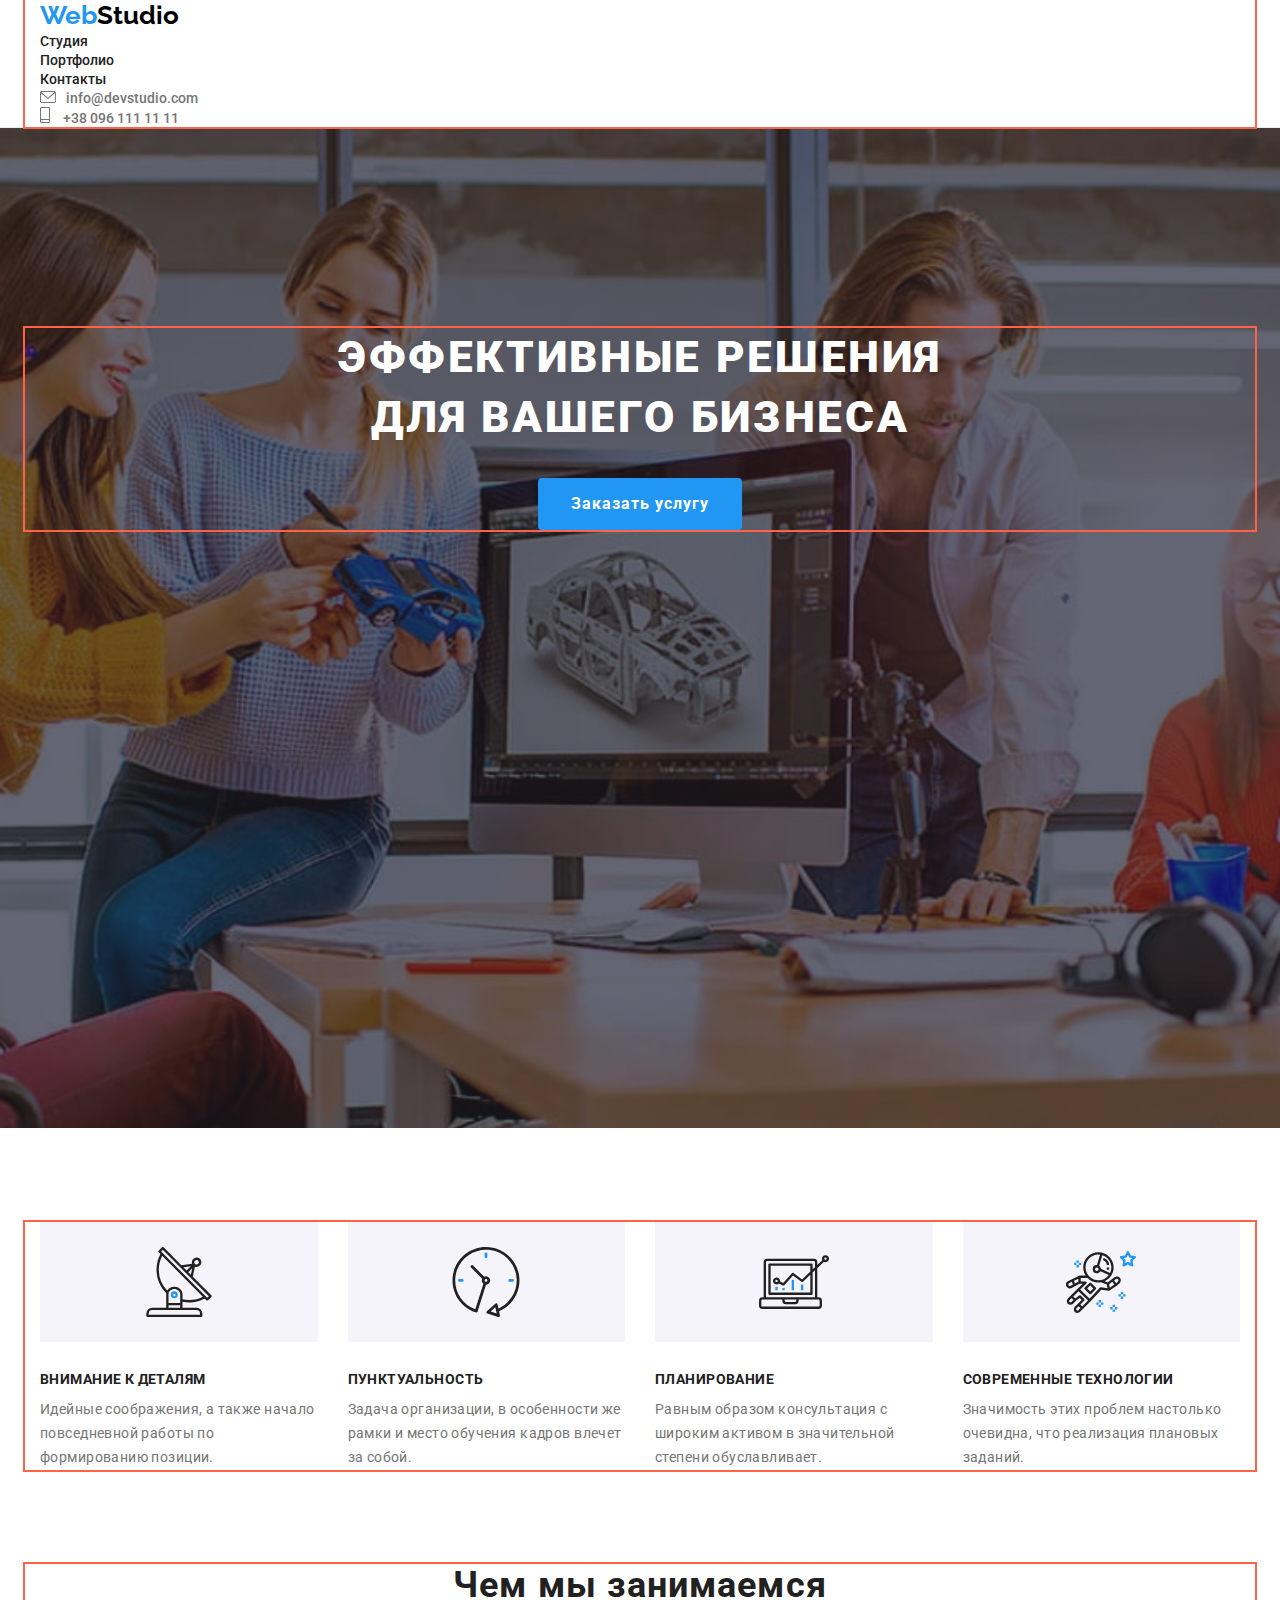
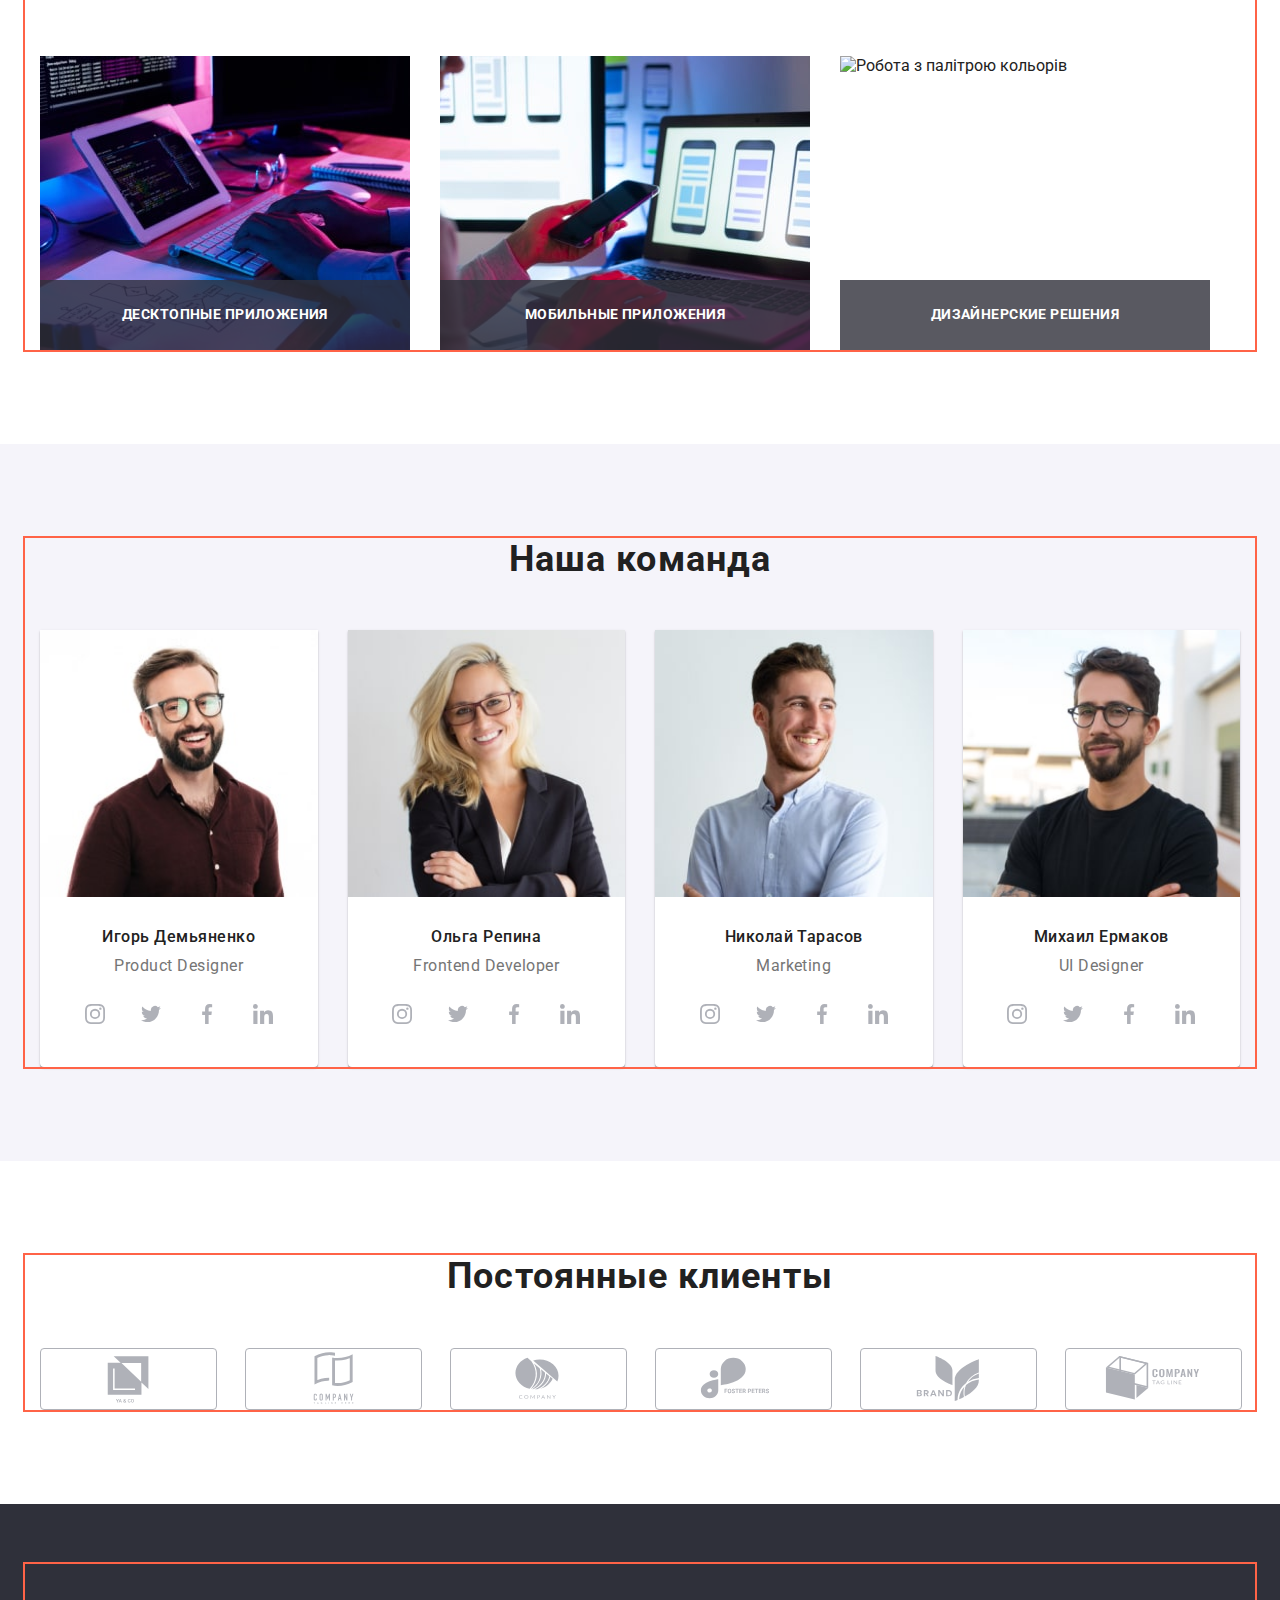
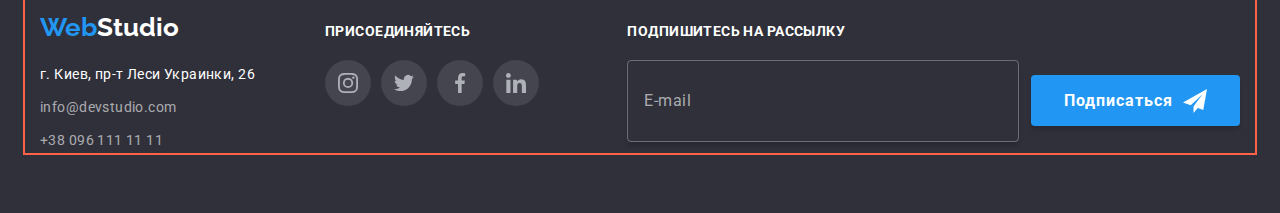
==== commit f4a3a416: "delete needlessly" ====
--- a/index.html
+++ b/index.html
@@ -214,6 +214,8 @@
                 "
                   src="./images/mobile-min/mob-team-1-min.jpg"
                   alt="Дизайнер"
+                  width="450px"
+                  height="460px"
                 />
               </picture>
               <div class="team__text-part">
@@ -281,6 +283,8 @@
                 "
                   src="./images/mobile-min/mob-team-2-min.jpg"
                   alt="Розробник"
+                  width="450px"
+                  height="460px"
                 />
               </picture>
               <div class="team__text-part">
@@ -348,6 +352,8 @@
                 "
                   src="./images/mobile-min/mob-team-3-min.jpg"
                   alt="Маркетолог"
+                  width="450px"
+                  height="460px"
                 />
               </picture>
               <div class="team__text-part">
@@ -415,6 +421,8 @@
                 "
                   src="./images/mobile-min/mob-team-4-min.jpg"
                   alt="Дизайнер"
+                  width="450px"
+                  height="460px"
                 />
               </picture>
               <div class="team__text-part">
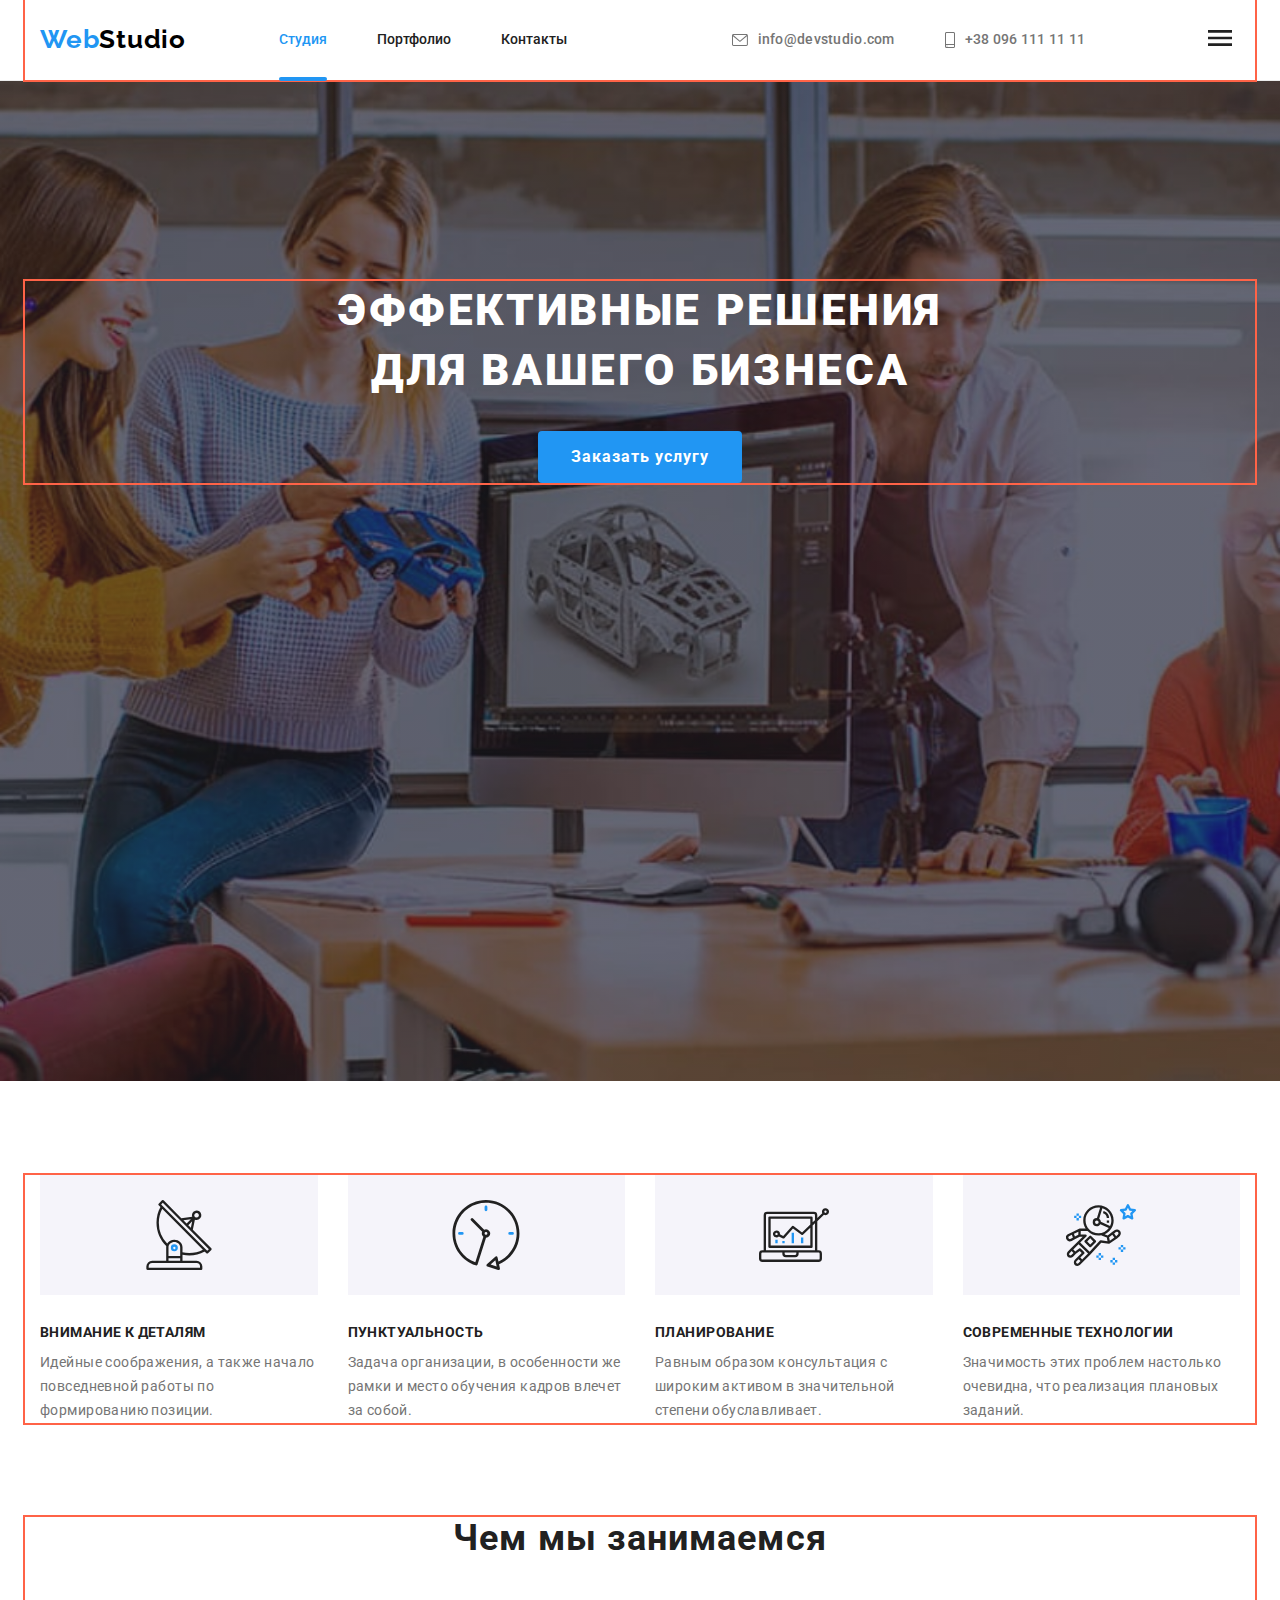
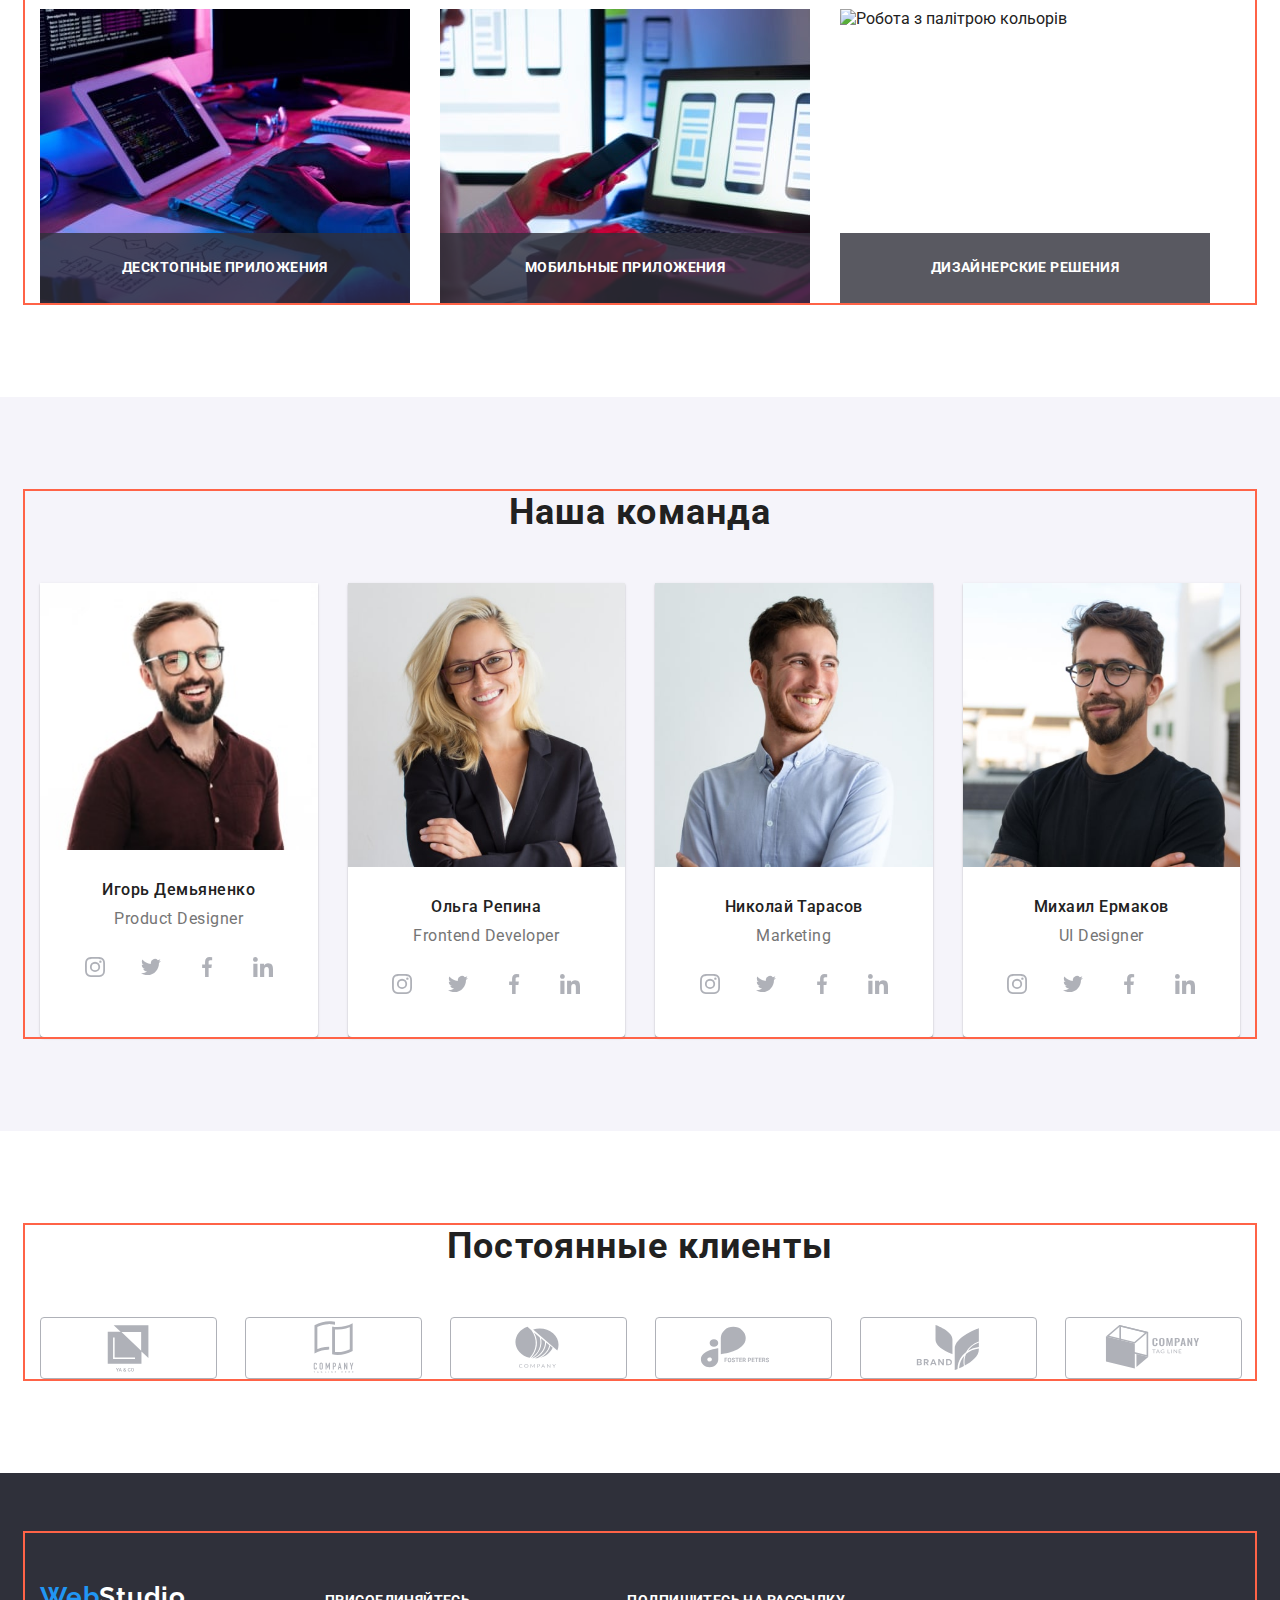
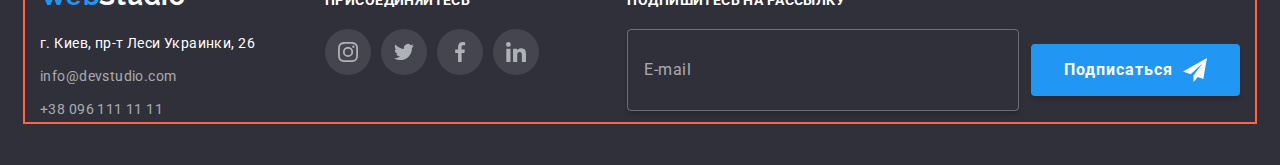
==== commit be71f475: "add Mobile-menu" ====
--- a/index.html
+++ b/index.html
@@ -46,20 +46,83 @@
         <ul class="contacts list">
           <li class="contacts__item">
             <a href="mailto:info@devstudio.com" class="contacts__link link"
-              ><svg class="contacts__icon" width="16" height="12">
+              ><svg
+                class="contacts__icon contacts__icon--envelope"
+                width="16"
+                height="12"
+              >
                 <use href="./images/icons.svg#icon-envelope"></use></svg
               >info@devstudio.com</a
             >
           </li>
           <li class="contacts__item">
             <a href="tel:+380961111111" class="contacts__link link">
-              <svg class="contacts__icon" width="10" height="16">
+              <svg
+                class="contacts__icon contacts__icon--smartphone"
+                width="10"
+                height="16"
+              >
                 <use href="./images/icons.svg#icon-smartphone"></use>
               </svg>
               +38 096 111 11 11</a
             >
           </li>
         </ul>
+        <button type="button" class="menu-open-btn" data-menu-open>
+          <svg class="menu-icon" width="24" height="16">
+            <use href="./images/icons.svg#icon-menu"></use>
+          </svg>
+        </button>
+      </div>
+      <div class="mob-menu is-hidden" data-menu>
+        <button type="button" class="menu-close-btn" data-menu-close>
+          <svg class="close-icon" width="18.67" height="18.67">
+            <use href="./images/icons.svg#icon-close-btn"></use>
+          </svg>
+        </button>
+        <ul class="mob-menu__list list">
+          <li class="mob-menu__item">
+            <a
+              href="./index.html"
+              class="mob-menu__link link mob-menu__link--current"
+              >Студия</a
+            >
+          </li>
+          <li class="mob-menu__item">
+            <a href="./portfolio.html" class="mob-menu__link link">Портфолио</a>
+          </li>
+          <li class="mob-menu__item">
+            <a href="" class="mob-menu__link link">Контакты</a>
+          </li>
+        </ul>
+        <div class="separate-pert">
+          <ul class="mob-menu__contacts list">
+            <li class="mob-menu__element">
+              <a href="tel:+380961111111" class="mob-menu__tel link"
+                >+38 096 111 11 11</a
+              >
+            </li>
+            <li class="mob-menu__element">
+              <a href="mailto:info@devstudio.com" class="mob-menu__email link"
+                >info@devstudio.com</a
+              >
+            </li>
+          </ul>
+          <ul class="mob-menu__socials list">
+            <li class="mob-menu__line">
+              <a href="" class="mob-menu__social">Instagram</a>
+            </li>
+            <li class="mob-menu__line">
+              <a href="" class="mob-menu__social">Twitter</a>
+            </li>
+            <li class="mob-menu__line">
+              <a href="" class="mob-menu__social">Facebook</a>
+            </li>
+            <li class="mob-menu__line">
+              <a href="" class="mob-menu__social">LinkedIn</a>
+            </li>
+          </ul>
+        </div>
       </div>
     </header>
     <main>
@@ -209,9 +272,9 @@
                 />
                 <img
                   srcset="
-                  ./images/mobile-min/mob-team-1-min.jpg 1x
-                  ./images/mobile-min/mob-team-1@2x-min.jpg 2x
-                "
+                    ./images/mobile-min/mob-team-1-min.jpg    1x,
+                    ./images/mobile-min/mob-team-1@2x-min.jpg 2x
+                  "
                   src="./images/mobile-min/mob-team-1-min.jpg"
                   alt="Дизайнер"
                   width="450px"
@@ -278,9 +341,9 @@
                 />
                 <img
                   srcset="
-                  ./images/mobile-min/mob-team-2-min.jpg 1x
-                  ./images/mobile-min/mob-team-2@2x-min.jpg 2x
-                "
+                    ./images/mobile-min/mob-team-2-min.jpg    1x,
+                    ./images/mobile-min/mob-team-2@2x-min.jpg 2x
+                  "
                   src="./images/mobile-min/mob-team-2-min.jpg"
                   alt="Розробник"
                   width="450px"
@@ -347,9 +410,9 @@
                 />
                 <img
                   srcset="
-                  ./images/mobile-min/mob-team-3-min.jpg 1x
-                  ./images/mobile-min/mob-team-3@2x-min.jpg 2x
-                "
+                    ./images/mobile-min/mob-team-3-min.jpg    1x,
+                    ./images/mobile-min/mob-team-3@2x-min.jpg 2x
+                  "
                   src="./images/mobile-min/mob-team-3-min.jpg"
                   alt="Маркетолог"
                   width="450px"
@@ -416,9 +479,9 @@
                 />
                 <img
                   srcset="
-                  ./images/mobile-min/mob-team-4-min.jpg 1x
-                  ./images/mobile-min/mob-team-4@2x-min.jpg 2x
-                "
+                    ./images/mobile-min/mob-team-4-min.jpg    1x,
+                    ./images/mobile-min/mob-team-4@2x-min.jpg 2x
+                  "
                   src="./images/mobile-min/mob-team-4-min.jpg"
                   alt="Дизайнер"
                   width="450px"
@@ -687,5 +750,6 @@
     </div>
 
     <script src="./js/modal.js"></script>
+    <script src="./js/mob-menu.js"></script>
   </body>
 </html>
--- a/css/main.min.css
+++ b/css/main.min.css
@@ -1,2 +1,2 @@
-:root{--primary-text-color: #212121;--secondary-text-color: #757575;--accent-color: #2196f3;--hover-accent-color: #188ce8;--primary-bg-color: #ffffff;--secondary-bg-color: #f5f4fa;--footer-bg-color: #2f303a;--logo-color: #000000;--primary-icon-color: #afb1b8;--border-nav: #ececec;--border-cards: #eeeeee;--typical-gap: 30px}.visually-hidden{position:absolute;white-space:nowrap;width:1px;height:1px;overflow:hidden;border:0;padding:0;clip:rect(0 0 0 0);clip-path:inset(50%);margin:-1px}.section{padding-top:60px;padding-bottom:60px}p,h1,h2,h3,h4,h5,h6{margin:0}ul,ol{margin:0;padding-left:0}a{text-decoration:none}img{display:block;max-width:100%;height:auto}body{margin:0;background-color:var(--primary-bg-color);color:var(--primary-text-color);font-family:Roboto,sans-serif}.list{list-style:none}.container{width:100%;padding-left:15px;padding-right:15px;margin:0 auto;outline:2px solid tomato}@media screen and (min-width: 480px){.container{width:480px}}@media screen and (min-width: 768px){.container{width:768px}}@media screen and (min-width: 1200px){.container{width:1200px}}@media screen and (min-width: 1200px){.section{padding-top:94px;padding-bottom:94px}}.title{font-size:28px;line-height:1.17;letter-spacing:.03em;text-align:center;margin-bottom:var(--typical-gap)}@media screen and (min-width: 1200px){.title{font-size:36px;line-height:1.17;letter-spacing:.03em;margin-bottom:50px}}.btn{min-width:200px;margin-left:auto;margin-right:auto;border-radius:4px;border:1px solid transparent;padding:10px 32px;display:block;transition:background-color 250ms cubic-bezier(0.4, 0, 0.2, 1);font-family:inherit;background-color:var(--accent-color);color:var(--primary-bg-color);font-weight:700;font-size:16px;line-height:1.87;letter-spacing:0.06em;text-align:center;cursor:pointer}.btn:hover,.btn:focus{transition:background-color 250ms cubic-bezier(0.4, 0, 0.2, 1);background-color:var(--hover-accent-color);color:var(--primary-bg-color)}.logo{color:var(--logo-color);font-family:Raleway,sans-serif;font-weight:700;font-size:26px;line-height:1.2}.header__logo{margin-right:93px}.logo__accent-part{color:var(--accent-color)}.footer__logo{margin-bottom:20px;display:block;text-align:center;color:var(--primary-bg-color)}@media screen and (min-width: 1200px){.footer__logo{text-align:left}}.backdrop{position:fixed;top:0;left:0;width:100%;height:100%;background-color:rgba(0,0,0,0.2);overflow:scroll;opacity:1;transition:opacity 250ms cubic-bezier(0.4, 0, 0.2, 1),visibility 250ms cubic-bezier(0.4, 0, 0.2, 1)}.backdrop.is-hidden{visibility:hidden;opacity:0;pointer-events:none}.backdrop.is-hidden .modal{transform:translate(-50%, -50%) scale(1.1)}.modal{position:absolute;top:10px;left:50%;transform:translate(-50%) scale(1);transition:transform 250ms cubic-bezier(0.4, 0, 0.2, 1);padding:40px;width:95vw;min-height:581px;border-radius:4px;background-color:var(--primary-bg-color)}@media screen and (min-width: 480px){.modal{width:450px}}@media screen and (min-width: 1200px){.modal{width:528px;top:50%;left:50%;transform:translate(-50%, -50%) scale(1)}}.modal__close{position:absolute;top:8px;right:8px;transition:fill 250ms cubic-bezier(0.4, 0, 0.2, 1);display:flex;justify-content:center;align-items:center;cursor:pointer;width:30px;height:30px;border-radius:50%;border:1px solid rgba(0,0,0,0.1);background-color:var(--primary-bg-color)}.modal__close:hover,.modal__close:focus{transition:fill 250ms cubic-bezier(0.4, 0, 0.2, 1);fill:var(--accent-color)}.modal__title{font-family:Roboto,sans-serif;font-style:normal;font-weight:700;font-size:20px;line-height:1.15;letter-spacing:.03em;text-align:center;color:var(--primary-text-color)}.modal__form{margin-top:12px}.modal__field+.modal__field{margin-top:10px}.modal__label{font-family:Roboto,sans-serif;font-style:normal;font-size:12px;line-height:1.17;letter-spacing:.01em;color:var(--secondary-text-color)}.modal__input{width:100%;height:40px;margin-top:4px;border:1px solid rgba(33,33,33,0.2);border-radius:4px;background-color:transparent;padding-left:42px;transition:border-color 250ms cubic-bezier(0.4, 0, 0.2, 1);font-family:Roboto,sans-serif;font-size:16px;line-height:1.87;letter-spacing:.03em;color:var(--primary-text-color);outline:none}.modal__input:focus{transition:border-color 250ms cubic-bezier(0.4, 0, 0.2, 1);border-color:var(--accent-color)}.modal__wrap{position:relative}.modal__icon{position:absolute;left:0;top:50%;transform:translateY(-50%);margin-left:12px;transition:fill 250ms cubic-bezier(0.4, 0, 0.2, 1)}.modal__input:focus+.modal__icon{transition:fill 250ms cubic-bezier(0.4, 0, 0.2, 1);fill:var(--accent-color)}.modal__comment{width:100%;height:120px;resize:none;margin-top:4px;transition:border-color 250ms cubic-bezier(0.4, 0, 0.2, 1);padding:12px 16px;border:1px solid rgba(33,33,33,0.2);border-radius:4px;background-color:transparent;font-family:Roboto,sans-serif;font-size:16px;line-height:1.87;letter-spacing:.03em;color:var(--primary-text-color);outline:none}.modal__comment:focus{transition:border-color 250ms cubic-bezier(0.4, 0, 0.2, 1);border-color:var(--accent-color)}.modal__comment::placeholder{font-family:Roboto,sans-serif;font-style:normal;font-size:14px;line-height:1.42;letter-spacing:.01em;color:rgba(117,117,117,0.5)}.modal__privacy{margin-top:20px;margin-bottom:var(--typical-gap)}.modal__text{display:flex;align-items:center;font-family:Roboto,sans-serif;font-style:normal;font-size:6.5px;line-height:1;letter-spacing:.03em;color:var(--secondary-text-color)}@media screen and (min-width: 350px){.modal__text{font-size:7.5px;line-height:1.17;letter-spacing:.03em}}@media screen and (min-width: 375px){.modal__text{font-size:8.5px;line-height:1.17;letter-spacing:.03em}}@media screen and (min-width: 400px){.modal__text{font-size:9.5px;line-height:1.17;letter-spacing:.03em}}@media screen and (min-width: 430px){.modal__text{font-size:10.5px;line-height:1.17;letter-spacing:.03em}}@media screen and (min-width: 480px){.modal__text{font-size:12px;line-height:1.17;letter-spacing:.03em}}@media screen and (min-width: 1200px){.modal__text{font-size:14px;line-height:1.71;letter-spacing:.03em}}.modal__span{content:"";width:16px;height:15px;border:2px solid var(--primary-text-color);border-radius:2px;display:block;margin-right:8px;display:flex;justify-content:center;align-items:center;fill:transparent;transition:background-color 250ms cubic-bezier(0.4, 0, 0.2, 1),fill 250ms cubic-bezier(0.4, 0, 0.2, 1)}.modal__check:focus+.modal__text span{box-shadow:0px 4px 4px rgba(0,0,0,0.35)}.modal__check:checked+.modal__text span{transition:background-color 250ms cubic-bezier(0.4, 0, 0.2, 1),fill 250ms cubic-bezier(0.4, 0, 0.2, 1);background-color:var(--accent-color);fill:var(--primary-bg-color);border:none}.modal__file{color:var(--accent-color);text-decoration:underline;margin-left:5px}.modal__file:focus,.modal__file:hover{text-decoration:none}.social{display:flex;justify-content:center;align-items:center}.social__item+.social__item{margin-left:10px}.social__link{display:flex;justify-content:center;align-items:center;width:44px;height:44px;border:1px solid transparent;border-radius:50%;color:var(--primary-icon-color);transition:color 250ms cubic-bezier(0.4, 0, 0.2, 1),background-color 250ms cubic-bezier(0.4, 0, 0.2, 1)}.social__link:hover,.social__link:focus{transition:color 250ms cubic-bezier(0.4, 0, 0.2, 1),background-color 250ms cubic-bezier(0.4, 0, 0.2, 1);background-color:var(--accent-color);color:var(--primary-bg-color)}.social__icon{fill:currentColor}.header{border-bottom:1px solid;border-color:var(--border-nav)}.menu__link{transition:color 250ms cubic-bezier(0.4, 0, 0.2, 1);color:var(--primary-text-color);font-weight:500;font-size:14px;line-height:1.14}.menu__link:hover,.menu__link:focus{transition:color 250ms cubic-bezier(0.4, 0, 0.2, 1);color:var(--accent-color)}.contacts__link{transition:color 250ms cubic-bezier(0.4, 0, 0.2, 1);color:var(--secondary-text-color);font-weight:500;font-size:14px;line-height:1.14}.contacts__link:hover,.contacts__link:focus{transition:color 250ms cubic-bezier(0.4, 0, 0.2, 1);color:var(--accent-color)}.contacts__icon{margin-right:10px;fill:currentColor}.hero{background-color:var(--footer-bg-color);padding-top:118px;padding-bottom:118px;text-align:center;text-transform:uppercase}@media screen and (min-width: 1200px){.hero{padding-top:200px;padding-bottom:200px}}.overlay{margin-left:auto;margin-right:auto;width:100%;max-height:400px;background-image:linear-gradient(rgba(47,48,58,0.4), rgba(47,48,58,0.4)),url(../images/mobile-min/mob-hero-img-min.jpg);background-repeat:no-repeat;background-size:cover;background-position:center}@media (min-device-pixel-ratio: 2), (min-resolution: 192dpi), (min-resolution: 2dppx){.overlay{background-image:linear-gradient(rgba(47,48,58,0.4), rgba(47,48,58,0.4)),url(../images/mobile-min/mob-hero-img@2x-min.jpg)}}@media screen and (min-width: 768px){.overlay{max-height:400px;background-image:linear-gradient(rgba(47,48,58,0.4), rgba(47,48,58,0.4)),url(../images/tablet-min/tab-hero-img-min.jpg)}}@media screen and (min-width: 768px) and (min-device-pixel-ratio: 2), screen and (min-width: 768px) and (min-resolution: 192dpi), screen and (min-width: 768px) and (min-resolution: 2dppx){.overlay{background-image:linear-gradient(rgba(47,48,58,0.4), rgba(47,48,58,0.4)),url(../images/tablet-min/tab-hero-img@2x-min.jpg)}}@media screen and (min-width: 1200px){.overlay{max-width:1600px;min-height:600px;background-image:linear-gradient(rgba(47,48,58,0.4), rgba(47,48,58,0.4)),url(../images/desktop-min/desk-hero-img-min.jpg)}}@media screen and (min-width: 1200px) and (min-device-pixel-ratio: 2), screen and (min-width: 1200px) and (min-resolution: 192dpi), screen and (min-width: 1200px) and (min-resolution: 2dppx){.overlay{background-image:linear-gradient(rgba(47,48,58,0.4), rgba(47,48,58,0.4)),url(../images/desktop-min/desk-hero-img-min.jpg)}}.hero__title{max-width:640px;margin-bottom:var(--typical-gap);margin-left:auto;margin-right:auto;color:var(--primary-bg-color);font-weight:900;font-size:26px;line-height:1.62;letter-spacing:.06em;text-align:center}@media screen and (min-width: 1200px){.hero__title{font-weight:900;font-size:44px;line-height:1.36;letter-spacing:.06em}}.features.section{padding-bottom:0}@media screen and (min-width: 768px){.features__list{display:flex;flex-wrap:wrap;margin-left:-30px}}.features__item{width:100%;margin-bottom:var(--typical-gap)}@media screen and (min-width: 768px){.features__item{width:calc(100%/2 - 30px);margin-left:30px}.features__item:nth-last-child(-n+2){margin-bottom:0}}@media screen and (min-width: 1200px){.features__item{width:calc(100%/4 - 30px);margin-bottom:0}}.features__thumb{display:flex;justify-content:center;align-items:center;height:120px;background-color:var(--secondary-bg-color);margin-bottom:var(--typical-gap)}.features__title{margin-bottom:10px;font-size:14px;line-height:1.14;letter-spacing:.03em;text-transform:uppercase}.features__text{color:var(--secondary-text-color);font-size:14px;line-height:1.71;letter-spacing:.03em}.about{display:none}@media screen and (min-width: 1200px){.about{display:block}}.about__list{display:flex}.about__item{position:relative}.about__item+.about__item{margin-left:var(--typical-gap)}.about__title{position:absolute;width:100%;bottom:0;padding-top:27px;padding-bottom:27px;background-color:rgba(47,48,58,0.8);font-weight:700;font-size:14px;line-height:1.14;letter-spacing:.03em;text-align:center;text-transform:uppercase;color:var(--primary-bg-color)}.team{background-color:var(--secondary-bg-color)}@media screen and (min-width: 768px){.team__list{display:flex;flex-wrap:wrap;margin-left:-30px}}.team__item{max-width:450px;margin-bottom:var(--typical-gap);background-color:var(--primary-bg-color);border-radius:0px 0px 4px 4px;box-shadow:0px 1px 3px rgba(0,0,0,0.12),0px 1px 1px rgba(0,0,0,0.14),0px 2px 1px rgba(0,0,0,0.2)}@media screen and (min-width: 768px){.team__item{width:calc(100%/2 - 30px);margin-left:var(--typical-gap)}.team__item:nth-last-child(-n+2){margin-bottom:0}}@media screen and (min-width: 1200px){.team__item{width:calc(100%/4 - 30px);margin-bottom:0}}.team__text-part{padding-bottom:var(--typical-gap);padding-top:var(--typical-gap)}.team__title{margin-bottom:10px;font-weight:500;font-size:16px;line-height:1.19;letter-spacing:.03em;text-align:center}.team__text{color:var(--secondary-text-color);font-size:16px;line-height:1.19;letter-spacing:.03em;text-align:center;margin-bottom:16px}.clients__list{display:flex;flex-wrap:wrap;margin-left:-30px}@media screen and (min-width: 1200px){.clients__list{display:flex;justify-content:center;align-items:center}}.clients__item{width:calc(100%/2 - 30px);margin-left:var(--typical-gap);margin-bottom:var(--typical-gap)}.clients__item:nth-last-child(-n+2){margin-bottom:0}@media screen and (min-width: 768px){.clients__item{width:calc(100%/3 - 30px)}.clients__item:nth-last-child(-n+3){margin-bottom:0}}@media screen and (min-width: 1200px){.clients__item{width:calc(100%/6 - 30px);margin-bottom:0}}.clients__link{display:flex;justify-content:center;align-items:center;width:100%;height:100%;color:var(--primary-icon-color);border:1px solid var(--primary-icon-color);border-radius:4px;transition:color 250ms cubic-bezier(0.4, 0, 0.2, 1),border-color 250ms cubic-bezier(0.4, 0, 0.2, 1)}.clients__link:hover,.clients__link:focus{transition:color 250ms cubic-bezier(0.4, 0, 0.2, 1),border-color 250ms cubic-bezier(0.4, 0, 0.2, 1);border-color:var(--accent-color);color:var(--accent-color)}.clients__icon{fill:currentColor}.footer{background-color:var(--footer-bg-color);padding-top:60px;padding-bottom:60px}@media screen and (min-width: 1200px){.footer .container{display:flex;align-items:baseline}}.address__item{text-align:center;margin-bottom:8px}.address__item:last-child{margin-bottom:0}@media screen and (min-width: 1200px){.address__item{margin-bottom:9px;text-align:left}}.address__address{color:var(--primary-bg-color);font-style:normal;font-size:14px;line-height:1.71;letter-spacing:.03em;transition:color 250ms cubic-bezier(0.4, 0, 0.2, 1)}.address__address:hover,.address__address:focus{color:var(--accent-color);transition:color 250ms cubic-bezier(0.4, 0, 0.2, 1)}.address__contacts{color:rgba(255,255,255,0.6);font-style:normal;font-size:14px;line-height:1.71;letter-spacing:.03em;transition:color 250ms cubic-bezier(0.4, 0, 0.2, 1)}.address__contacts:hover,.address__contacts:focus{color:var(--accent-color);transition:color 250ms cubic-bezier(0.4, 0, 0.2, 1)}@media screen and (min-width: 768px){.footer__tablet{display:flex;justify-content:space-around;align-items:baseline}}.footer__second{margin-top:60px}@media screen and (min-width: 1200px){.footer__second{margin-left:70px}}.footer__title{margin-bottom:20px;font-size:14px;line-height:1.14;letter-spacing:.03em;text-transform:uppercase;text-align:center;color:var(--primary-bg-color)}@media screen and (min-width: 1200px){.footer__title{text-align:left}}.social__item--color{border-radius:50%;background-color:rgba(255,255,255,0.1);color:var(--primary-bg-color)}.footer__third{margin-top:60px}@media screen and (min-width: 1200px){.footer__third{margin-left:auto}}@media screen and (min-width: 768px){.footer__form{display:flex;flex-direction:column;align-items:center}}@media screen and (min-width: 1200px){.footer__form{flex-direction:row;align-items:center}}.footer__input{width:100%;height:50px;background-color:transparent;border:1px solid rgba(255,255,255,0.3);border-radius:4px;box-shadow:0px 4px 4px rgba(0,0,0,0.15);padding:15px 16px;font-family:Roboto,sans-serif;font-size:16px;line-height:1.25;letter-spacing:.03em;color:var(--primary-bg-color)}.footer__input::placeholder{font-family:Roboto,sans-serif;font-size:16px;line-height:1.25;letter-spacing:.03em;color:rgba(255,255,255,0.6)}@media screen and (min-width: 768px){.footer__input{width:450px}}@media screen and (min-width: 1200px){.footer__input{width:358px;margin-right:12px}}.footer__btn{margin-top:20px;padding-top:10px;padding-bottom:10px;display:flex;justify-content:center;align-items:center;box-shadow:0px 4px 4px rgba(0,0,0,0.15)}.footer__btn::after{content:"";display:block;width:24px;height:24px;margin-left:10px;background-image:url(../images/icon-send.svg)}@media screen and (min-width: 1200px){.footer__btn{margin-top:0}}.portfolio__catalogue{display:flex;flex-wrap:wrap;margin-bottom:40px}@media screen and (min-width: 768px){.portfolio__catalogue{display:flex;justify-content:center;align-items:center;margin-bottom:30px}}@media screen and (min-width: 1200px){.portfolio__catalogue{margin-bottom:50px}}.portfolio__btn{border-radius:4px;padding:6px 22px;border:1px solid transparent;font-family:inherit;font-weight:500;font-size:16px;line-height:1.62;letter-spacing:.03em;text-align:center;cursor:pointer;transition:color 250ms cubic-bezier(0.4, 0, 0.2, 1),background-color 250ms cubic-bezier(0.4, 0, 0.2, 1),box-shadow 250ms cubic-bezier(0.4, 0, 0.2, 1)}.portfolio__btn:hover,.portfolio__btn:focus{background-color:var(--accent-color);color:var(--primary-bg-color);box-shadow:0px 3px 1px rgba(0,0,0,0.1),0px 1px 2px rgba(0,0,0,0.08),0px 2px 2px rgba(0,0,0,0.12);transition:color 250ms cubic-bezier(0.4, 0, 0.2, 1),background-color 250ms cubic-bezier(0.4, 0, 0.2, 1),box-shadow 250ms cubic-bezier(0.4, 0, 0.2, 1)}.portfolio__element{margin-bottom:15px}.portfolio__element+.portfolio__element{margin-left:8px}.portfolio__element:last-child{margin-bottom:0}@media screen and (min-width: 398px){.portfolio__element:nth-last-child(-n+2){margin-bottom:0}}@media screen and (min-width: 768px){.portfolio__element{margin-bottom:0}}.portfolio__btn--current{background-color:var(--accent-color);color:var(--primary-bg-color);box-shadow:0px 3px 1px rgba(0,0,0,0.1),0px 1px 2px rgba(0,0,0,0.08),0px 2px 2px rgba(0,0,0,0.12);transition:color 250ms cubic-bezier(0.4, 0, 0.2, 1),background-color 250ms cubic-bezier(0.4, 0, 0.2, 1),box-shadow 250ms cubic-bezier(0.4, 0, 0.2, 1)}.portfolio__list{display:flex;flex-wrap:wrap}@media screen and (min-width: 768px){.portfolio__list{margin-right:-30px}}.portfolio__items{width:450px;margin-bottom:var(--typical-gap)}.portfolio__items:last-child{margin-bottom:0}@media screen and (min-width: 768px){.portfolio__items{width:calc(100%/2 - 30px);margin-right:var(--typical-gap);margin-bottom:var(--typical-gap)}.portfolio__items:last-child{margin-bottom:0}}@media screen and (min-width: 1200px){.portfolio__items{width:calc(100%/3 - 30px);margin-right:var(--typical-gap)}.portfolio__items:nth-last-child(-n+3){margin-bottom:0}}.portfolio__box{padding-top:20px;padding-bottom:20px;padding-left:24px;padding-right:24px;border-left:1px solid;border-right:1px solid;border-bottom:1px solid;border-color:var(--border-cards)}@media screen and (min-width: 768px){.portfolio__box--padding{padding-bottom:56px}}@media screen and (min-width: 1200px){.portfolio__box--padding{padding-bottom:20px}}.portfolio__subtitle{margin-bottom:4px;color:var(--primary-text-color);font-size:18px;line-height:2;letter-spacing:.06em}.portfolio__text{color:var(--secondary-text-color);font-size:16px;line-height:1.87;letter-spacing:.03em}.portfolio__cards{display:block;transition:box-shadow 250ms cubic-bezier(0.4, 0, 0.2, 1)}.portfolio__cards:hover,.portfolio__cards:focus{box-shadow:0px 4px 4px rgba(0,0,0,0.25);transition:box-shadow 250ms cubic-bezier(0.4, 0, 0.2, 1)}.portfolio__thumb{position:relative;overflow:hidden}.portfolio__description{position:absolute;top:0%;left:0%;transform:translateY(100%);transition:transform 250ms cubic-bezier(0.4, 0, 0.2, 1);padding:63px 24px;font-size:18px;line-height:1.56;letter-spacing:.03em;color:var(--primary-bg-color);background-color:rgba(33,150,243,0.9)}.portfolio__cards:hover .portfolio__description,.portfolio__cards:focus .portfolio__description{opacity:1;transform:translateY(0%);transition:transform 250ms cubic-bezier(0.4, 0, 0.2, 1)}
+:root{--primary-text-color: #212121;--secondary-text-color: #757575;--accent-color: #2196f3;--hover-accent-color: #188ce8;--primary-bg-color: #ffffff;--secondary-bg-color: #f5f4fa;--footer-bg-color: #2f303a;--logo-color: #000000;--primary-icon-color: #afb1b8;--border-nav: #ececec;--border-cards: #eeeeee;--typical-gap: 30px}.visually-hidden{position:absolute;white-space:nowrap;width:1px;height:1px;overflow:hidden;border:0;padding:0;clip:rect(0 0 0 0);clip-path:inset(50%);margin:-1px}.section{padding-top:60px;padding-bottom:60px}p,h1,h2,h3,h4,h5,h6{margin:0}ul,ol{margin:0;padding-left:0}a{text-decoration:none}img{display:block;max-width:100%;height:auto}body{margin:0;background-color:var(--primary-bg-color);color:var(--primary-text-color);font-family:Roboto,sans-serif}.list{list-style:none}.container{width:100%;padding-left:15px;padding-right:15px;margin:0 auto;outline:2px solid tomato}@media screen and (min-width: 480px){.container{width:480px}}@media screen and (min-width: 768px){.container{width:768px}}@media screen and (min-width: 1200px){.container{width:1200px}}@media screen and (min-width: 1200px){.section{padding-top:94px;padding-bottom:94px}}.title{font-size:28px;line-height:1.17;letter-spacing:.03em;text-align:center;margin-bottom:var(--typical-gap)}@media screen and (min-width: 1200px){.title{font-size:36px;line-height:1.17;letter-spacing:.03em;margin-bottom:50px}}.btn{min-width:200px;margin-left:auto;margin-right:auto;border-radius:4px;border:1px solid transparent;padding:10px 32px;display:block;transition:background-color 250ms cubic-bezier(0.4, 0, 0.2, 1);font-family:inherit;background-color:var(--accent-color);color:var(--primary-bg-color);font-weight:700;font-size:16px;line-height:1.87;letter-spacing:0.06em;text-align:center;cursor:pointer}.btn:hover,.btn:focus{transition:background-color 250ms cubic-bezier(0.4, 0, 0.2, 1);background-color:var(--hover-accent-color);color:var(--primary-bg-color)}.logo{color:var(--logo-color);font-family:Raleway,sans-serif;font-weight:700;font-size:24px;line-height:1.17;letter-spacing:.03em}@media screen and (min-width: 1200px){.logo{font-weight:700;font-size:26px;line-height:1.2;letter-spacing:.03em}}@media screen and (min-width: 768px){.header__logo{margin-right:88px}}@media screen and (min-width: 1200px){.header__logo{margin-right:93px}}.logo__accent-part{color:var(--accent-color)}.footer__logo{margin-bottom:20px;display:block;text-align:center;color:var(--primary-bg-color)}@media screen and (min-width: 1200px){.footer__logo{text-align:left}}.backdrop{position:fixed;top:0;left:0;width:100%;height:100%;background-color:rgba(0,0,0,0.2);overflow:scroll;opacity:1;transition:opacity 250ms cubic-bezier(0.4, 0, 0.2, 1),visibility 250ms cubic-bezier(0.4, 0, 0.2, 1)}.backdrop.is-hidden{visibility:hidden;opacity:0;pointer-events:none}.backdrop.is-hidden .modal{transform:translate(-50%, -50%) scale(1.1)}.modal{position:absolute;top:10px;left:50%;transform:translate(-50%) scale(1);transition:transform 250ms cubic-bezier(0.4, 0, 0.2, 1);padding:40px;width:95vw;min-height:581px;border-radius:4px;background-color:var(--primary-bg-color)}@media screen and (min-width: 480px){.modal{width:450px}}@media screen and (min-width: 1200px){.modal{width:528px;top:50%;left:50%;transform:translate(-50%, -50%) scale(1)}}.modal__close{position:absolute;top:8px;right:8px;transition:fill 250ms cubic-bezier(0.4, 0, 0.2, 1);display:flex;justify-content:center;align-items:center;cursor:pointer;width:30px;height:30px;border-radius:50%;border:1px solid rgba(0,0,0,0.1);background-color:var(--primary-bg-color)}.modal__close:hover,.modal__close:focus{transition:fill 250ms cubic-bezier(0.4, 0, 0.2, 1);fill:var(--accent-color)}.modal__title{font-family:Roboto,sans-serif;font-style:normal;font-weight:700;font-size:20px;line-height:1.15;letter-spacing:.03em;text-align:center;color:var(--primary-text-color)}.modal__form{margin-top:12px}.modal__field+.modal__field{margin-top:10px}.modal__label{font-family:Roboto,sans-serif;font-style:normal;font-size:12px;line-height:1.17;letter-spacing:.01em;color:var(--secondary-text-color)}.modal__input{width:100%;height:40px;margin-top:4px;border:1px solid rgba(33,33,33,0.2);border-radius:4px;background-color:transparent;padding-left:42px;transition:border-color 250ms cubic-bezier(0.4, 0, 0.2, 1);font-family:Roboto,sans-serif;font-size:16px;line-height:1.87;letter-spacing:.03em;color:var(--primary-text-color);outline:none}.modal__input:focus{transition:border-color 250ms cubic-bezier(0.4, 0, 0.2, 1);border-color:var(--accent-color)}.modal__wrap{position:relative}.modal__icon{position:absolute;left:0;top:50%;transform:translateY(-50%);margin-left:12px;transition:fill 250ms cubic-bezier(0.4, 0, 0.2, 1)}.modal__input:focus+.modal__icon{transition:fill 250ms cubic-bezier(0.4, 0, 0.2, 1);fill:var(--accent-color)}.modal__comment{width:100%;height:120px;resize:none;margin-top:4px;transition:border-color 250ms cubic-bezier(0.4, 0, 0.2, 1);padding:12px 16px;border:1px solid rgba(33,33,33,0.2);border-radius:4px;background-color:transparent;font-family:Roboto,sans-serif;font-size:16px;line-height:1.87;letter-spacing:.03em;color:var(--primary-text-color);outline:none}.modal__comment:focus{transition:border-color 250ms cubic-bezier(0.4, 0, 0.2, 1);border-color:var(--accent-color)}.modal__comment::placeholder{font-family:Roboto,sans-serif;font-style:normal;font-size:14px;line-height:1.42;letter-spacing:.01em;color:rgba(117,117,117,0.5)}.modal__privacy{margin-top:20px;margin-bottom:var(--typical-gap)}.modal__text{display:flex;align-items:center;font-family:Roboto,sans-serif;font-style:normal;font-size:6.5px;line-height:1;letter-spacing:.03em;color:var(--secondary-text-color)}@media screen and (min-width: 350px){.modal__text{font-size:7.5px;line-height:1.17;letter-spacing:.03em}}@media screen and (min-width: 375px){.modal__text{font-size:8.5px;line-height:1.17;letter-spacing:.03em}}@media screen and (min-width: 400px){.modal__text{font-size:9.5px;line-height:1.17;letter-spacing:.03em}}@media screen and (min-width: 430px){.modal__text{font-size:10.5px;line-height:1.17;letter-spacing:.03em}}@media screen and (min-width: 480px){.modal__text{font-size:12px;line-height:1.17;letter-spacing:.03em}}@media screen and (min-width: 1200px){.modal__text{font-size:14px;line-height:1.71;letter-spacing:.03em}}.modal__span{content:"";width:16px;height:15px;border:2px solid var(--primary-text-color);border-radius:2px;display:block;margin-right:8px;display:flex;justify-content:center;align-items:center;fill:transparent;transition:background-color 250ms cubic-bezier(0.4, 0, 0.2, 1),fill 250ms cubic-bezier(0.4, 0, 0.2, 1)}.modal__check:focus+.modal__text span{box-shadow:0px 4px 4px rgba(0,0,0,0.35)}.modal__check:checked+.modal__text span{transition:background-color 250ms cubic-bezier(0.4, 0, 0.2, 1),fill 250ms cubic-bezier(0.4, 0, 0.2, 1);background-color:var(--accent-color);fill:var(--primary-bg-color);border:none}.modal__file{color:var(--accent-color);text-decoration:underline;margin-left:5px}.modal__file:focus,.modal__file:hover{text-decoration:none}.social{display:flex;justify-content:center;align-items:center}.social__item+.social__item{margin-left:10px}.social__link{display:flex;justify-content:center;align-items:center;width:44px;height:44px;border:1px solid transparent;border-radius:50%;color:var(--primary-icon-color);transition:color 250ms cubic-bezier(0.4, 0, 0.2, 1),background-color 250ms cubic-bezier(0.4, 0, 0.2, 1)}.social__link:hover,.social__link:focus{transition:color 250ms cubic-bezier(0.4, 0, 0.2, 1),background-color 250ms cubic-bezier(0.4, 0, 0.2, 1);background-color:var(--accent-color);color:var(--primary-bg-color)}.social__icon{fill:currentColor}.menu-open-btn,.menu-close-btn{background-color:transparent;border:none;display:block;margin-left:auto;padding:12px 8px;color:var(--primary-text-color)}.menu-open-btn:hover,.menu-open-btn:focus,.menu-close-btn:hover,.menu-close-btn:focus{color:var(--accent-color)}.menu-icon,.close-icon{fill:currentColor}.menu-close-btn{padding:11px 10.33px 10.33px 11px;position:absolute;top:10px;right:15px}.mob-menu{position:fixed;background-color:var(--primary-bg-color);top:0;left:0;width:100vw;height:100vh;z-index:1;padding:48px 40px;overflow:scroll;display:flex;flex-direction:column;justify-content:space-between;opacity:1;transform:translateY(0);transition:transform 250ms cubic-bezier(0.4, 0, 0.2, 1)}.mob-menu.is-hidden{visibility:hidden;opacity:0;pointer-events:none;transform:translateY(-100%);transition:transform 250ms cubic-bezier(0.4, 0, 0.2, 1)}.mob-menu__item+.mob-menu__item{margin-top:32px}.mob-menu__link{font-weight:500;font-size:40px;line-height:1.18;letter-spacing:.02em;color:var(--primary-text-color)}.mob-menu__link:hover,.mob-menu__link:focus{color:var(--accent-color)}.mob-menu__contacts{padding-bottom:64px}.mob-menu__element+.mob-menu__element{margin-top:32px}.mob-menu__tel{font-weight:500;font-size:26px;line-height:1.18;letter-spacing:.02em;color:var(--accent-color)}@media screen and (min-width: 376px){.mob-menu__tel{font-weight:500;font-size:34px;line-height:1.18;letter-spacing:.02em}}.mob-menu__email{font-weight:500;font-size:24px;line-height:1.17;letter-spacing:.02em;color:var(--secondary-text-color)}.mob-menu__socials{display:flex;flex-wrap:wrap}.mob-menu__line+.mob-menu__line{margin-left:10px}.mob-menu__line:not(:last-child){padding-right:10px;border-right:1px solid rgba(33,33,33,0.2)}.mob-menu__social{font-weight:500;font-size:18px;line-height:1.22;letter-spacing:.02em;color:var(--accent-color);padding-right:10px}.header{border-bottom:1px solid;border-color:var(--border-nav)}.header .container{display:flex;justify-content:none;align-items:center}@media screen and (max-width: 768px){.header .container{height:60px;position:relative}}@media screen and (min-width: 768px){.navigation{display:flex;justify-content:none;align-items:center}}.menu__list{display:none}@media screen and (min-width: 768px){.menu__list{display:block;display:flex}}.menu__item:not(:last-child){margin-right:50px}.menu__link{display:block;padding-top:32px;padding-bottom:32px;position:relative;transition:color 250ms cubic-bezier(0.4, 0, 0.2, 1);color:var(--primary-text-color);font-weight:500;font-size:14px;line-height:1.14}.menu__link:hover,.menu__link:focus{transition:color 250ms cubic-bezier(0.4, 0, 0.2, 1);color:var(--accent-color)}.menu__link::after{content:"";display:block;position:absolute;bottom:0;transform:scale(0);transition:transform 250ms cubic-bezier(0.4, 0, 0.2, 1),color 250ms cubic-bezier(0.4, 0, 0.2, 1);width:100%;height:4px;background-color:var(--accent-color);border-radius:2px}.menu__link:hover::after,.menu__link:focus::after{bottom:-1px;transform:scale(1);transition:transform 250ms cubic-bezier(0.4, 0, 0.2, 1),color 250ms cubic-bezier(0.4, 0, 0.2, 1)}.menu__link--current{transition:color 250ms cubic-bezier(0.4, 0, 0.2, 1);color:var(--accent-color)}.menu__link--current::after{content:"";display:block;position:absolute;bottom:-1px;transform:scale(1);width:100%;height:4px;background-color:var(--accent-color);border-radius:2px}.contacts{display:none}@media screen and (min-width: 768px){.contacts{display:block;margin-left:auto}}@media screen and (min-width: 1200px){.contacts{display:flex;align-items:center;margin-left:auto}}.contacts__item:first-child{margin-bottom:10px}@media screen and (min-width: 1200px){.contacts__item{margin-left:50px}.contacts__item:first-child{margin-bottom:0}}.contacts__link{display:flex;justify-content:none;align-items:center;transition:color 250ms cubic-bezier(0.4, 0, 0.2, 1);color:var(--secondary-text-color);font-weight:500;font-size:12px;line-height:1.17;letter-spacing:.02em}.contacts__link:hover,.contacts__link:focus{transition:color 250ms cubic-bezier(0.4, 0, 0.2, 1);color:var(--accent-color)}@media screen and (min-width: 1200px){.contacts__link{font-weight:500;font-size:14px;line-height:1.14;letter-spacing:.02em}}.contacts__icon{margin-right:10px;fill:currentColor}@media screen and (min-width: 768px){.contacts__icon--smartphone{width:10px;height:14px}}@media screen and (min-width: 1200px){.contacts__icon--smartphone{width:10px;height:16px}}@media screen and (min-width: 768px){.contacts__icon--envelope{width:14px;height:10px}}@media screen and (min-width: 1200px){.contacts__icon--envelope{width:16px;height:12px}}.hero{background-color:var(--footer-bg-color);padding-top:118px;padding-bottom:118px;text-align:center;text-transform:uppercase}@media screen and (min-width: 1200px){.hero{padding-top:200px;padding-bottom:200px}}.overlay{margin-left:auto;margin-right:auto;width:100%;max-height:400px;background-image:linear-gradient(rgba(47,48,58,0.4), rgba(47,48,58,0.4)),url(../images/mobile-min/mob-hero-img-min.jpg);background-repeat:no-repeat;background-size:cover;background-position:center}@media (min-device-pixel-ratio: 2), (min-resolution: 192dpi), (min-resolution: 2dppx){.overlay{background-image:linear-gradient(rgba(47,48,58,0.4), rgba(47,48,58,0.4)),url(../images/mobile-min/mob-hero-img@2x-min.jpg)}}@media screen and (min-width: 768px){.overlay{max-height:400px;background-image:linear-gradient(rgba(47,48,58,0.4), rgba(47,48,58,0.4)),url(../images/tablet-min/tab-hero-img-min.jpg)}}@media screen and (min-width: 768px) and (min-device-pixel-ratio: 2), screen and (min-width: 768px) and (min-resolution: 192dpi), screen and (min-width: 768px) and (min-resolution: 2dppx){.overlay{background-image:linear-gradient(rgba(47,48,58,0.4), rgba(47,48,58,0.4)),url(../images/tablet-min/tab-hero-img@2x-min.jpg)}}@media screen and (min-width: 1200px){.overlay{max-width:1600px;min-height:600px;background-image:linear-gradient(rgba(47,48,58,0.4), rgba(47,48,58,0.4)),url(../images/desktop-min/desk-hero-img-min.jpg)}}@media screen and (min-width: 1200px) and (min-device-pixel-ratio: 2), screen and (min-width: 1200px) and (min-resolution: 192dpi), screen and (min-width: 1200px) and (min-resolution: 2dppx){.overlay{background-image:linear-gradient(rgba(47,48,58,0.4), rgba(47,48,58,0.4)),url(../images/desktop-min/desk-hero-img-min.jpg)}}.hero__title{max-width:640px;margin-bottom:var(--typical-gap);margin-left:auto;margin-right:auto;color:var(--primary-bg-color);font-weight:900;font-size:26px;line-height:1.62;letter-spacing:.06em;text-align:center}@media screen and (min-width: 1200px){.hero__title{font-weight:900;font-size:44px;line-height:1.36;letter-spacing:.06em}}.features.section{padding-bottom:0}@media screen and (min-width: 768px){.features__list{display:flex;flex-wrap:wrap;margin-left:-30px}}.features__item{width:100%;margin-bottom:var(--typical-gap)}@media screen and (min-width: 768px){.features__item{width:calc(100%/2 - 30px);margin-left:30px}.features__item:nth-last-child(-n+2){margin-bottom:0}}@media screen and (min-width: 1200px){.features__item{width:calc(100%/4 - 30px);margin-bottom:0}}.features__thumb{display:flex;justify-content:center;align-items:center;height:120px;background-color:var(--secondary-bg-color);margin-bottom:var(--typical-gap)}.features__title{margin-bottom:10px;font-size:14px;line-height:1.14;letter-spacing:.03em;text-transform:uppercase}.features__text{color:var(--secondary-text-color);font-size:14px;line-height:1.71;letter-spacing:.03em}.about{display:none}@media screen and (min-width: 1200px){.about{display:block}}.about__list{display:flex}.about__item{position:relative}.about__item+.about__item{margin-left:var(--typical-gap)}.about__title{position:absolute;width:100%;bottom:0;padding-top:27px;padding-bottom:27px;background-color:rgba(47,48,58,0.8);font-weight:700;font-size:14px;line-height:1.14;letter-spacing:.03em;text-align:center;text-transform:uppercase;color:var(--primary-bg-color)}.team{background-color:var(--secondary-bg-color)}@media screen and (min-width: 768px){.team__list{display:flex;flex-wrap:wrap;margin-left:-30px}}.team__item{max-width:450px;margin-bottom:var(--typical-gap);background-color:var(--primary-bg-color);border-radius:0px 0px 4px 4px;box-shadow:0px 1px 3px rgba(0,0,0,0.12),0px 1px 1px rgba(0,0,0,0.14),0px 2px 1px rgba(0,0,0,0.2)}@media screen and (min-width: 768px){.team__item{width:calc(100%/2 - 30px);margin-left:var(--typical-gap)}.team__item:nth-last-child(-n+2){margin-bottom:0}}@media screen and (min-width: 1200px){.team__item{width:calc(100%/4 - 30px);margin-bottom:0}}.team__text-part{padding-bottom:var(--typical-gap);padding-top:var(--typical-gap)}.team__title{margin-bottom:10px;font-weight:500;font-size:16px;line-height:1.19;letter-spacing:.03em;text-align:center}.team__text{color:var(--secondary-text-color);font-size:16px;line-height:1.19;letter-spacing:.03em;text-align:center;margin-bottom:16px}.clients__list{display:flex;flex-wrap:wrap;margin-left:-30px}@media screen and (min-width: 1200px){.clients__list{display:flex;justify-content:center;align-items:center}}.clients__item{width:calc(100%/2 - 30px);margin-left:var(--typical-gap);margin-bottom:var(--typical-gap)}.clients__item:nth-last-child(-n+2){margin-bottom:0}@media screen and (min-width: 768px){.clients__item{width:calc(100%/3 - 30px)}.clients__item:nth-last-child(-n+3){margin-bottom:0}}@media screen and (min-width: 1200px){.clients__item{width:calc(100%/6 - 30px);margin-bottom:0}}.clients__link{display:flex;justify-content:center;align-items:center;width:100%;height:100%;color:var(--primary-icon-color);border:1px solid var(--primary-icon-color);border-radius:4px;transition:color 250ms cubic-bezier(0.4, 0, 0.2, 1),border-color 250ms cubic-bezier(0.4, 0, 0.2, 1)}.clients__link:hover,.clients__link:focus{transition:color 250ms cubic-bezier(0.4, 0, 0.2, 1),border-color 250ms cubic-bezier(0.4, 0, 0.2, 1);border-color:var(--accent-color);color:var(--accent-color)}.clients__icon{fill:currentColor}.footer{background-color:var(--footer-bg-color);padding-top:60px;padding-bottom:60px}@media screen and (min-width: 1200px){.footer .container{display:flex;align-items:baseline}}.address__item{text-align:center;margin-bottom:8px}.address__item:last-child{margin-bottom:0}@media screen and (min-width: 1200px){.address__item{margin-bottom:9px;text-align:left}}.address__address{color:var(--primary-bg-color);font-style:normal;font-size:14px;line-height:1.71;letter-spacing:.03em;transition:color 250ms cubic-bezier(0.4, 0, 0.2, 1)}.address__address:hover,.address__address:focus{color:var(--accent-color);transition:color 250ms cubic-bezier(0.4, 0, 0.2, 1)}.address__contacts{color:rgba(255,255,255,0.6);font-style:normal;font-size:14px;line-height:1.71;letter-spacing:.03em;transition:color 250ms cubic-bezier(0.4, 0, 0.2, 1)}.address__contacts:hover,.address__contacts:focus{color:var(--accent-color);transition:color 250ms cubic-bezier(0.4, 0, 0.2, 1)}@media screen and (min-width: 768px){.footer__tablet{display:flex;justify-content:space-around;align-items:baseline}}.footer__second{margin-top:60px}@media screen and (min-width: 1200px){.footer__second{margin-left:70px}}.footer__title{margin-bottom:20px;font-size:14px;line-height:1.14;letter-spacing:.03em;text-transform:uppercase;text-align:center;color:var(--primary-bg-color)}@media screen and (min-width: 1200px){.footer__title{text-align:left}}.social__item--color{border-radius:50%;background-color:rgba(255,255,255,0.1);color:var(--primary-bg-color)}.footer__third{margin-top:60px}@media screen and (min-width: 1200px){.footer__third{margin-left:auto}}@media screen and (min-width: 768px){.footer__form{display:flex;flex-direction:column;align-items:center}}@media screen and (min-width: 1200px){.footer__form{flex-direction:row;align-items:center}}.footer__input{width:100%;height:50px;background-color:transparent;border:1px solid rgba(255,255,255,0.3);border-radius:4px;box-shadow:0px 4px 4px rgba(0,0,0,0.15);padding:15px 16px;font-family:Roboto,sans-serif;font-size:16px;line-height:1.25;letter-spacing:.03em;color:var(--primary-bg-color)}.footer__input::placeholder{font-family:Roboto,sans-serif;font-size:16px;line-height:1.25;letter-spacing:.03em;color:rgba(255,255,255,0.6)}@media screen and (min-width: 768px){.footer__input{width:450px}}@media screen and (min-width: 1200px){.footer__input{width:358px;margin-right:12px}}.footer__btn{margin-top:20px;padding-top:10px;padding-bottom:10px;display:flex;justify-content:center;align-items:center;box-shadow:0px 4px 4px rgba(0,0,0,0.15)}.footer__btn::after{content:"";display:block;width:24px;height:24px;margin-left:10px;background-image:url(../images/icon-send.svg)}@media screen and (min-width: 1200px){.footer__btn{margin-top:0}}.portfolio__catalogue{display:flex;flex-wrap:wrap;margin-bottom:40px}@media screen and (min-width: 768px){.portfolio__catalogue{display:flex;justify-content:center;align-items:center;margin-bottom:30px}}@media screen and (min-width: 1200px){.portfolio__catalogue{margin-bottom:50px}}.portfolio__btn{border-radius:4px;padding:6px 22px;border:1px solid transparent;font-family:inherit;font-weight:500;font-size:16px;line-height:1.62;letter-spacing:.03em;text-align:center;cursor:pointer;transition:color 250ms cubic-bezier(0.4, 0, 0.2, 1),background-color 250ms cubic-bezier(0.4, 0, 0.2, 1),box-shadow 250ms cubic-bezier(0.4, 0, 0.2, 1)}.portfolio__btn:hover,.portfolio__btn:focus{background-color:var(--accent-color);color:var(--primary-bg-color);box-shadow:0px 3px 1px rgba(0,0,0,0.1),0px 1px 2px rgba(0,0,0,0.08),0px 2px 2px rgba(0,0,0,0.12);transition:color 250ms cubic-bezier(0.4, 0, 0.2, 1),background-color 250ms cubic-bezier(0.4, 0, 0.2, 1),box-shadow 250ms cubic-bezier(0.4, 0, 0.2, 1)}.portfolio__element{margin-bottom:15px}.portfolio__element+.portfolio__element{margin-left:8px}.portfolio__element:last-child{margin-bottom:0}@media screen and (min-width: 398px){.portfolio__element:nth-last-child(-n+2){margin-bottom:0}}@media screen and (min-width: 768px){.portfolio__element{margin-bottom:0}}.portfolio__btn--current{background-color:var(--accent-color);color:var(--primary-bg-color);box-shadow:0px 3px 1px rgba(0,0,0,0.1),0px 1px 2px rgba(0,0,0,0.08),0px 2px 2px rgba(0,0,0,0.12);transition:color 250ms cubic-bezier(0.4, 0, 0.2, 1),background-color 250ms cubic-bezier(0.4, 0, 0.2, 1),box-shadow 250ms cubic-bezier(0.4, 0, 0.2, 1)}.portfolio__list{display:flex;flex-wrap:wrap}@media screen and (min-width: 768px){.portfolio__list{margin-right:-30px}}.portfolio__items{width:450px;margin-bottom:var(--typical-gap)}.portfolio__items:last-child{margin-bottom:0}@media screen and (min-width: 768px){.portfolio__items{display:flex;width:calc(100%/2 - 30px);margin-right:var(--typical-gap);margin-bottom:var(--typical-gap)}.portfolio__items:last-child{margin-bottom:0}}@media screen and (min-width: 1200px){.portfolio__items{width:calc(100%/3 - 30px);margin-right:var(--typical-gap)}.portfolio__items:nth-last-child(-n+3){margin-bottom:0}}.portfolio__box{padding-top:20px;padding-bottom:20px;padding-left:24px;padding-right:24px;border-left:1px solid;border-right:1px solid;border-bottom:1px solid;border-color:var(--border-cards)}@media screen and (min-width: 768px){.portfolio__box{display:flex;flex-direction:column;flex-grow:1}}.portfolio__subtitle{margin-bottom:4px;color:var(--primary-text-color);font-size:18px;line-height:2;letter-spacing:.06em}.portfolio__text{color:var(--secondary-text-color);font-size:16px;line-height:1.87;letter-spacing:.03em}.portfolio__cards{transition:box-shadow 250ms cubic-bezier(0.4, 0, 0.2, 1)}.portfolio__cards:hover,.portfolio__cards:focus{box-shadow:0px 4px 4px rgba(0,0,0,0.25);transition:box-shadow 250ms cubic-bezier(0.4, 0, 0.2, 1)}@media screen and (min-width: 768px){.portfolio__cards{display:flex;flex-direction:column}}.portfolio__thumb{position:relative;overflow:hidden}.portfolio__description{position:absolute;top:0%;left:0%;opacity:0;transform:translateY(100%);transition:transform 250ms cubic-bezier(0.4, 0, 0.2, 1);padding:63px 24px;font-size:18px;line-height:1.56;letter-spacing:.03em;color:var(--primary-bg-color);background-color:rgba(33,150,243,0.9)}.portfolio__cards:hover .portfolio__description,.portfolio__cards:focus .portfolio__description{opacity:1;transform:translateY(0%);transition:transform 250ms cubic-bezier(0.4, 0, 0.2, 1)}
 /*# sourceMappingURL=main.min.css.map */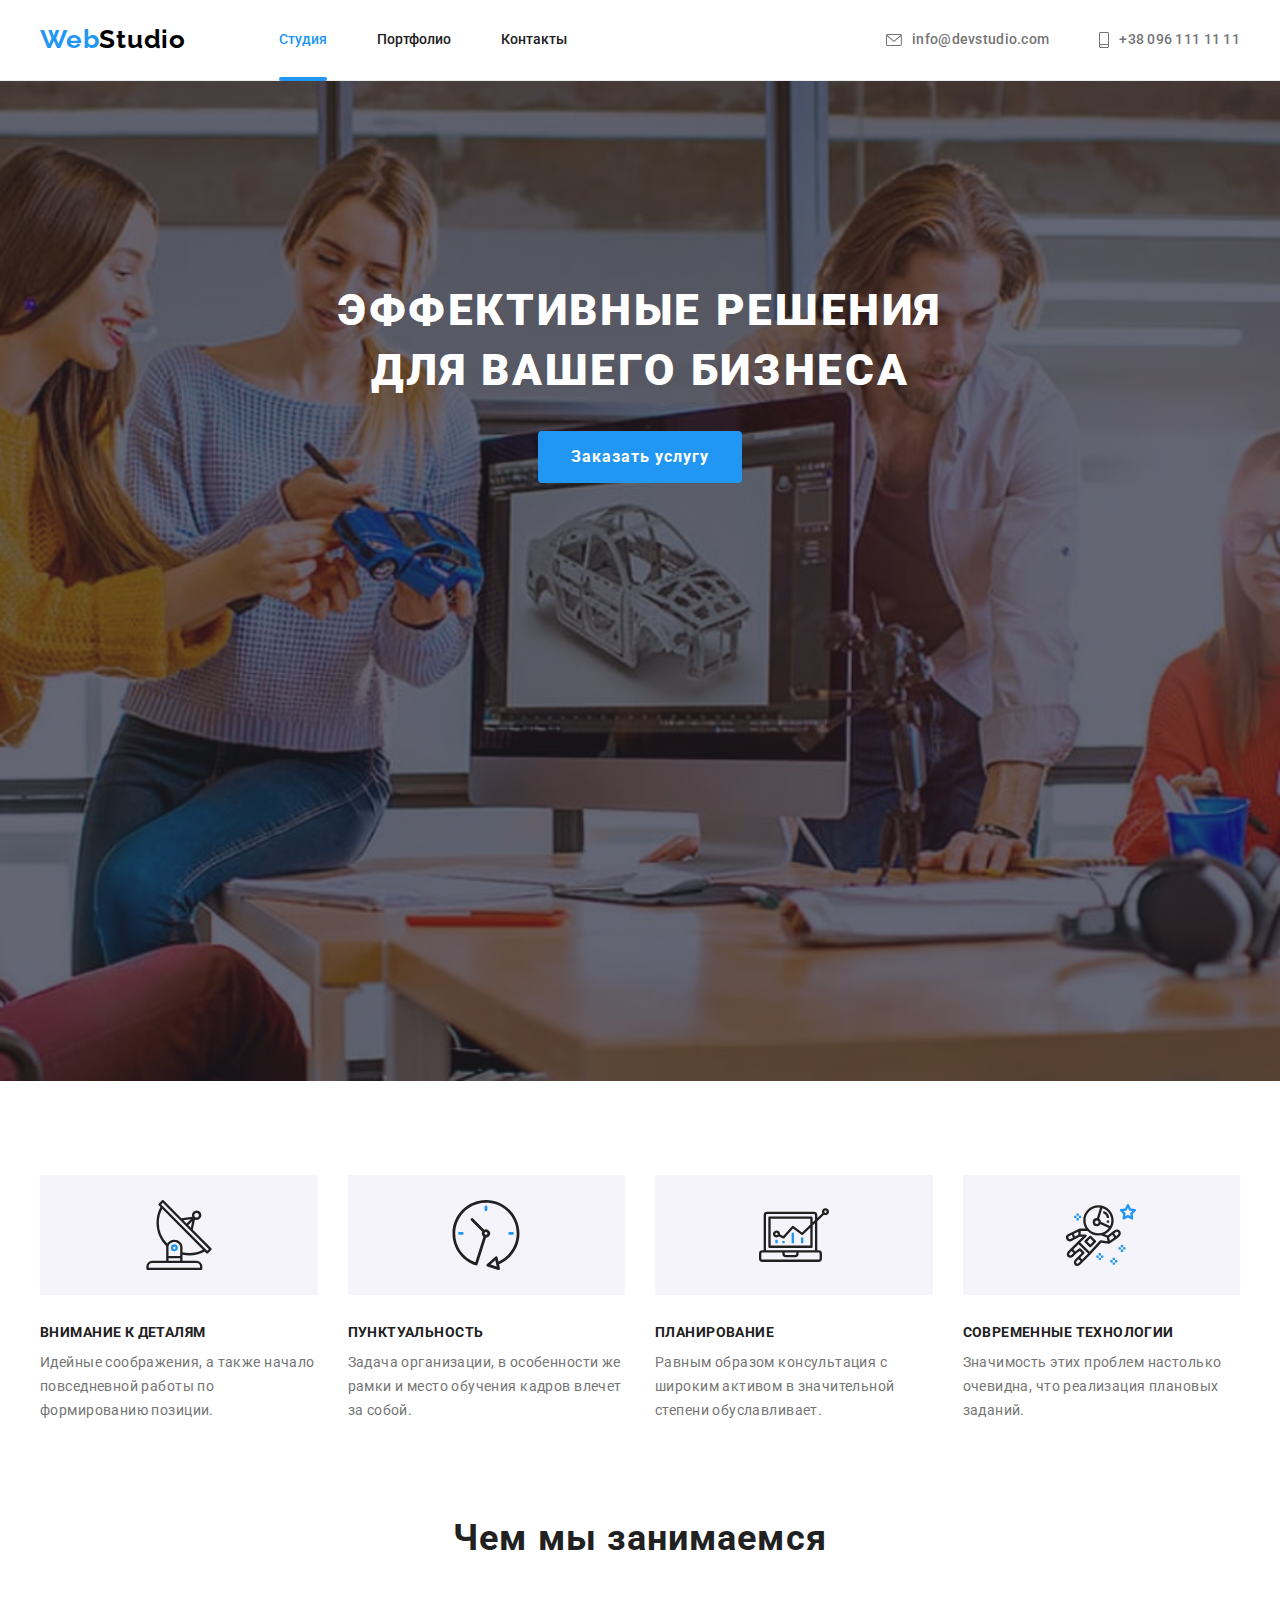
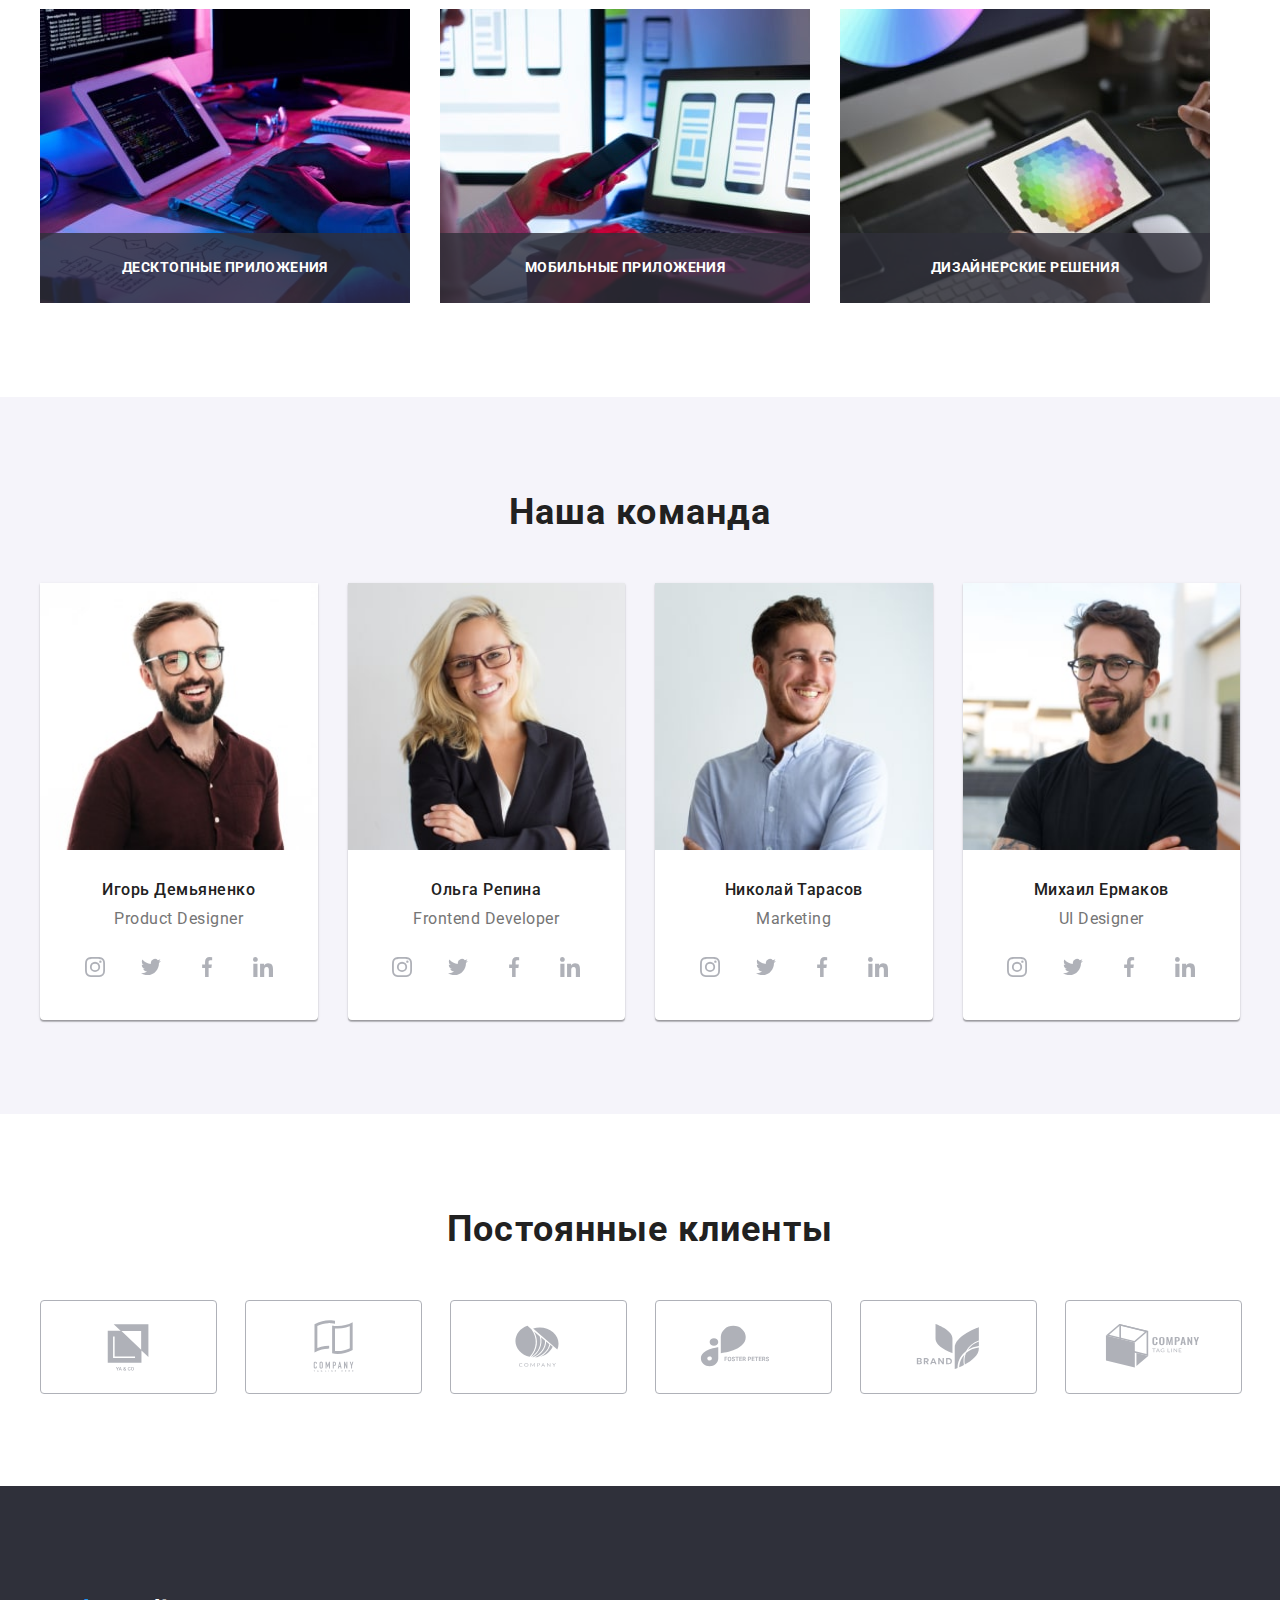
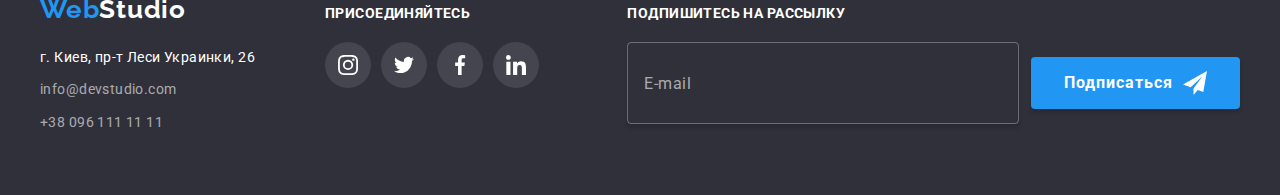
==== commit 97897fcc: "fix HW-08" ====
--- a/index.html
+++ b/index.html
@@ -617,28 +617,44 @@
             <ul class="social list footer__list">
               <li class="social__item social__item--color">
                 <a class="social__link footer__link" href="">
-                  <svg class="social__icon" width="20" height="20">
+                  <svg
+                    class="social__icon social__icon--color"
+                    width="20"
+                    height="20"
+                  >
                     <use href="./images/icons.svg#icon-instagram"></use>
                   </svg>
                 </a>
               </li>
               <li class="social__item social__item--color">
                 <a class="social__link footer__link" href="">
-                  <svg class="social__icon" width="20" height="20">
+                  <svg
+                    class="social__icon social__icon--color"
+                    width="20"
+                    height="20"
+                  >
                     <use href="./images/icons.svg#icon-twitter"></use>
                   </svg>
                 </a>
               </li>
               <li class="social__item social__item--color">
                 <a class="social__link footer__link" href="">
-                  <svg class="social__icon" width="20" height="20">
+                  <svg
+                    class="social__icon social__icon--color"
+                    width="20"
+                    height="20"
+                  >
                     <use href="./images/icons.svg#icon-facebook"></use>
                   </svg>
                 </a>
               </li>
               <li class="social__item social__item--color">
                 <a class="social__link footer__link" href="">
-                  <svg class="social__icon" width="20" height="20">
+                  <svg
+                    class="social__icon social__icon--color"
+                    width="20"
+                    height="20"
+                  >
                     <use href="./images/icons.svg#icon-linkedin"></use>
                   </svg>
                 </a>
@@ -739,8 +755,10 @@
                   <use href="./images/icons.svg#icon-vector"></use>
                 </svg>
               </span>
-              Соглашаюсь с рассылкой и принимаю
-              <a class="modal__file" href=""> Условия договора</a>
+              <div class="modal__box">
+                Соглашаюсь с рассылкой и принимаю
+                <a class="modal__file" href=""> Условия договора</a>
+              </div>
             </label>
           </div>
 
--- a/css/main.min.css
+++ b/css/main.min.css
@@ -1,2 +1,2 @@
-:root{--primary-text-color: #212121;--secondary-text-color: #757575;--accent-color: #2196f3;--hover-accent-color: #188ce8;--primary-bg-color: #ffffff;--secondary-bg-color: #f5f4fa;--footer-bg-color: #2f303a;--logo-color: #000000;--primary-icon-color: #afb1b8;--border-nav: #ececec;--border-cards: #eeeeee;--typical-gap: 30px}.visually-hidden{position:absolute;white-space:nowrap;width:1px;height:1px;overflow:hidden;border:0;padding:0;clip:rect(0 0 0 0);clip-path:inset(50%);margin:-1px}.section{padding-top:60px;padding-bottom:60px}p,h1,h2,h3,h4,h5,h6{margin:0}ul,ol{margin:0;padding-left:0}a{text-decoration:none}img{display:block;max-width:100%;height:auto}body{margin:0;background-color:var(--primary-bg-color);color:var(--primary-text-color);font-family:Roboto,sans-serif}.list{list-style:none}.container{width:100%;padding-left:15px;padding-right:15px;margin:0 auto;outline:2px solid tomato}@media screen and (min-width: 480px){.container{width:480px}}@media screen and (min-width: 768px){.container{width:768px}}@media screen and (min-width: 1200px){.container{width:1200px}}@media screen and (min-width: 1200px){.section{padding-top:94px;padding-bottom:94px}}.title{font-size:28px;line-height:1.17;letter-spacing:.03em;text-align:center;margin-bottom:var(--typical-gap)}@media screen and (min-width: 1200px){.title{font-size:36px;line-height:1.17;letter-spacing:.03em;margin-bottom:50px}}.btn{min-width:200px;margin-left:auto;margin-right:auto;border-radius:4px;border:1px solid transparent;padding:10px 32px;display:block;transition:background-color 250ms cubic-bezier(0.4, 0, 0.2, 1);font-family:inherit;background-color:var(--accent-color);color:var(--primary-bg-color);font-weight:700;font-size:16px;line-height:1.87;letter-spacing:0.06em;text-align:center;cursor:pointer}.btn:hover,.btn:focus{transition:background-color 250ms cubic-bezier(0.4, 0, 0.2, 1);background-color:var(--hover-accent-color);color:var(--primary-bg-color)}.logo{color:var(--logo-color);font-family:Raleway,sans-serif;font-weight:700;font-size:24px;line-height:1.17;letter-spacing:.03em}@media screen and (min-width: 1200px){.logo{font-weight:700;font-size:26px;line-height:1.2;letter-spacing:.03em}}@media screen and (min-width: 768px){.header__logo{margin-right:88px}}@media screen and (min-width: 1200px){.header__logo{margin-right:93px}}.logo__accent-part{color:var(--accent-color)}.footer__logo{margin-bottom:20px;display:block;text-align:center;color:var(--primary-bg-color)}@media screen and (min-width: 1200px){.footer__logo{text-align:left}}.backdrop{position:fixed;top:0;left:0;width:100%;height:100%;background-color:rgba(0,0,0,0.2);overflow:scroll;opacity:1;transition:opacity 250ms cubic-bezier(0.4, 0, 0.2, 1),visibility 250ms cubic-bezier(0.4, 0, 0.2, 1)}.backdrop.is-hidden{visibility:hidden;opacity:0;pointer-events:none}.backdrop.is-hidden .modal{transform:translate(-50%, -50%) scale(1.1)}.modal{position:absolute;top:10px;left:50%;transform:translate(-50%) scale(1);transition:transform 250ms cubic-bezier(0.4, 0, 0.2, 1);padding:40px;width:95vw;min-height:581px;border-radius:4px;background-color:var(--primary-bg-color)}@media screen and (min-width: 480px){.modal{width:450px}}@media screen and (min-width: 1200px){.modal{width:528px;top:50%;left:50%;transform:translate(-50%, -50%) scale(1)}}.modal__close{position:absolute;top:8px;right:8px;transition:fill 250ms cubic-bezier(0.4, 0, 0.2, 1);display:flex;justify-content:center;align-items:center;cursor:pointer;width:30px;height:30px;border-radius:50%;border:1px solid rgba(0,0,0,0.1);background-color:var(--primary-bg-color)}.modal__close:hover,.modal__close:focus{transition:fill 250ms cubic-bezier(0.4, 0, 0.2, 1);fill:var(--accent-color)}.modal__title{font-family:Roboto,sans-serif;font-style:normal;font-weight:700;font-size:20px;line-height:1.15;letter-spacing:.03em;text-align:center;color:var(--primary-text-color)}.modal__form{margin-top:12px}.modal__field+.modal__field{margin-top:10px}.modal__label{font-family:Roboto,sans-serif;font-style:normal;font-size:12px;line-height:1.17;letter-spacing:.01em;color:var(--secondary-text-color)}.modal__input{width:100%;height:40px;margin-top:4px;border:1px solid rgba(33,33,33,0.2);border-radius:4px;background-color:transparent;padding-left:42px;transition:border-color 250ms cubic-bezier(0.4, 0, 0.2, 1);font-family:Roboto,sans-serif;font-size:16px;line-height:1.87;letter-spacing:.03em;color:var(--primary-text-color);outline:none}.modal__input:focus{transition:border-color 250ms cubic-bezier(0.4, 0, 0.2, 1);border-color:var(--accent-color)}.modal__wrap{position:relative}.modal__icon{position:absolute;left:0;top:50%;transform:translateY(-50%);margin-left:12px;transition:fill 250ms cubic-bezier(0.4, 0, 0.2, 1)}.modal__input:focus+.modal__icon{transition:fill 250ms cubic-bezier(0.4, 0, 0.2, 1);fill:var(--accent-color)}.modal__comment{width:100%;height:120px;resize:none;margin-top:4px;transition:border-color 250ms cubic-bezier(0.4, 0, 0.2, 1);padding:12px 16px;border:1px solid rgba(33,33,33,0.2);border-radius:4px;background-color:transparent;font-family:Roboto,sans-serif;font-size:16px;line-height:1.87;letter-spacing:.03em;color:var(--primary-text-color);outline:none}.modal__comment:focus{transition:border-color 250ms cubic-bezier(0.4, 0, 0.2, 1);border-color:var(--accent-color)}.modal__comment::placeholder{font-family:Roboto,sans-serif;font-style:normal;font-size:14px;line-height:1.42;letter-spacing:.01em;color:rgba(117,117,117,0.5)}.modal__privacy{margin-top:20px;margin-bottom:var(--typical-gap)}.modal__text{display:flex;align-items:center;font-family:Roboto,sans-serif;font-style:normal;font-size:6.5px;line-height:1;letter-spacing:.03em;color:var(--secondary-text-color)}@media screen and (min-width: 350px){.modal__text{font-size:7.5px;line-height:1.17;letter-spacing:.03em}}@media screen and (min-width: 375px){.modal__text{font-size:8.5px;line-height:1.17;letter-spacing:.03em}}@media screen and (min-width: 400px){.modal__text{font-size:9.5px;line-height:1.17;letter-spacing:.03em}}@media screen and (min-width: 430px){.modal__text{font-size:10.5px;line-height:1.17;letter-spacing:.03em}}@media screen and (min-width: 480px){.modal__text{font-size:12px;line-height:1.17;letter-spacing:.03em}}@media screen and (min-width: 1200px){.modal__text{font-size:14px;line-height:1.71;letter-spacing:.03em}}.modal__span{content:"";width:16px;height:15px;border:2px solid var(--primary-text-color);border-radius:2px;display:block;margin-right:8px;display:flex;justify-content:center;align-items:center;fill:transparent;transition:background-color 250ms cubic-bezier(0.4, 0, 0.2, 1),fill 250ms cubic-bezier(0.4, 0, 0.2, 1)}.modal__check:focus+.modal__text span{box-shadow:0px 4px 4px rgba(0,0,0,0.35)}.modal__check:checked+.modal__text span{transition:background-color 250ms cubic-bezier(0.4, 0, 0.2, 1),fill 250ms cubic-bezier(0.4, 0, 0.2, 1);background-color:var(--accent-color);fill:var(--primary-bg-color);border:none}.modal__file{color:var(--accent-color);text-decoration:underline;margin-left:5px}.modal__file:focus,.modal__file:hover{text-decoration:none}.social{display:flex;justify-content:center;align-items:center}.social__item+.social__item{margin-left:10px}.social__link{display:flex;justify-content:center;align-items:center;width:44px;height:44px;border:1px solid transparent;border-radius:50%;color:var(--primary-icon-color);transition:color 250ms cubic-bezier(0.4, 0, 0.2, 1),background-color 250ms cubic-bezier(0.4, 0, 0.2, 1)}.social__link:hover,.social__link:focus{transition:color 250ms cubic-bezier(0.4, 0, 0.2, 1),background-color 250ms cubic-bezier(0.4, 0, 0.2, 1);background-color:var(--accent-color);color:var(--primary-bg-color)}.social__icon{fill:currentColor}.menu-open-btn,.menu-close-btn{background-color:transparent;border:none;display:block;margin-left:auto;padding:12px 8px;color:var(--primary-text-color)}.menu-open-btn:hover,.menu-open-btn:focus,.menu-close-btn:hover,.menu-close-btn:focus{color:var(--accent-color)}.menu-icon,.close-icon{fill:currentColor}.menu-close-btn{padding:11px 10.33px 10.33px 11px;position:absolute;top:10px;right:15px}.mob-menu{position:fixed;background-color:var(--primary-bg-color);top:0;left:0;width:100vw;height:100vh;z-index:1;padding:48px 40px;overflow:scroll;display:flex;flex-direction:column;justify-content:space-between;opacity:1;transform:translateY(0);transition:transform 250ms cubic-bezier(0.4, 0, 0.2, 1)}.mob-menu.is-hidden{visibility:hidden;opacity:0;pointer-events:none;transform:translateY(-100%);transition:transform 250ms cubic-bezier(0.4, 0, 0.2, 1)}.mob-menu__item+.mob-menu__item{margin-top:32px}.mob-menu__link{font-weight:500;font-size:40px;line-height:1.18;letter-spacing:.02em;color:var(--primary-text-color)}.mob-menu__link:hover,.mob-menu__link:focus{color:var(--accent-color)}.mob-menu__contacts{padding-bottom:64px}.mob-menu__element+.mob-menu__element{margin-top:32px}.mob-menu__tel{font-weight:500;font-size:26px;line-height:1.18;letter-spacing:.02em;color:var(--accent-color)}@media screen and (min-width: 376px){.mob-menu__tel{font-weight:500;font-size:34px;line-height:1.18;letter-spacing:.02em}}.mob-menu__email{font-weight:500;font-size:24px;line-height:1.17;letter-spacing:.02em;color:var(--secondary-text-color)}.mob-menu__socials{display:flex;flex-wrap:wrap}.mob-menu__line+.mob-menu__line{margin-left:10px}.mob-menu__line:not(:last-child){padding-right:10px;border-right:1px solid rgba(33,33,33,0.2)}.mob-menu__social{font-weight:500;font-size:18px;line-height:1.22;letter-spacing:.02em;color:var(--accent-color);padding-right:10px}.header{border-bottom:1px solid;border-color:var(--border-nav)}.header .container{display:flex;justify-content:none;align-items:center}@media screen and (max-width: 768px){.header .container{height:60px;position:relative}}@media screen and (min-width: 768px){.navigation{display:flex;justify-content:none;align-items:center}}.menu__list{display:none}@media screen and (min-width: 768px){.menu__list{display:block;display:flex}}.menu__item:not(:last-child){margin-right:50px}.menu__link{display:block;padding-top:32px;padding-bottom:32px;position:relative;transition:color 250ms cubic-bezier(0.4, 0, 0.2, 1);color:var(--primary-text-color);font-weight:500;font-size:14px;line-height:1.14}.menu__link:hover,.menu__link:focus{transition:color 250ms cubic-bezier(0.4, 0, 0.2, 1);color:var(--accent-color)}.menu__link::after{content:"";display:block;position:absolute;bottom:0;transform:scale(0);transition:transform 250ms cubic-bezier(0.4, 0, 0.2, 1),color 250ms cubic-bezier(0.4, 0, 0.2, 1);width:100%;height:4px;background-color:var(--accent-color);border-radius:2px}.menu__link:hover::after,.menu__link:focus::after{bottom:-1px;transform:scale(1);transition:transform 250ms cubic-bezier(0.4, 0, 0.2, 1),color 250ms cubic-bezier(0.4, 0, 0.2, 1)}.menu__link--current{transition:color 250ms cubic-bezier(0.4, 0, 0.2, 1);color:var(--accent-color)}.menu__link--current::after{content:"";display:block;position:absolute;bottom:-1px;transform:scale(1);width:100%;height:4px;background-color:var(--accent-color);border-radius:2px}.contacts{display:none}@media screen and (min-width: 768px){.contacts{display:block;margin-left:auto}}@media screen and (min-width: 1200px){.contacts{display:flex;align-items:center;margin-left:auto}}.contacts__item:first-child{margin-bottom:10px}@media screen and (min-width: 1200px){.contacts__item{margin-left:50px}.contacts__item:first-child{margin-bottom:0}}.contacts__link{display:flex;justify-content:none;align-items:center;transition:color 250ms cubic-bezier(0.4, 0, 0.2, 1);color:var(--secondary-text-color);font-weight:500;font-size:12px;line-height:1.17;letter-spacing:.02em}.contacts__link:hover,.contacts__link:focus{transition:color 250ms cubic-bezier(0.4, 0, 0.2, 1);color:var(--accent-color)}@media screen and (min-width: 1200px){.contacts__link{font-weight:500;font-size:14px;line-height:1.14;letter-spacing:.02em}}.contacts__icon{margin-right:10px;fill:currentColor}@media screen and (min-width: 768px){.contacts__icon--smartphone{width:10px;height:14px}}@media screen and (min-width: 1200px){.contacts__icon--smartphone{width:10px;height:16px}}@media screen and (min-width: 768px){.contacts__icon--envelope{width:14px;height:10px}}@media screen and (min-width: 1200px){.contacts__icon--envelope{width:16px;height:12px}}.hero{background-color:var(--footer-bg-color);padding-top:118px;padding-bottom:118px;text-align:center;text-transform:uppercase}@media screen and (min-width: 1200px){.hero{padding-top:200px;padding-bottom:200px}}.overlay{margin-left:auto;margin-right:auto;width:100%;max-height:400px;background-image:linear-gradient(rgba(47,48,58,0.4), rgba(47,48,58,0.4)),url(../images/mobile-min/mob-hero-img-min.jpg);background-repeat:no-repeat;background-size:cover;background-position:center}@media (min-device-pixel-ratio: 2), (min-resolution: 192dpi), (min-resolution: 2dppx){.overlay{background-image:linear-gradient(rgba(47,48,58,0.4), rgba(47,48,58,0.4)),url(../images/mobile-min/mob-hero-img@2x-min.jpg)}}@media screen and (min-width: 768px){.overlay{max-height:400px;background-image:linear-gradient(rgba(47,48,58,0.4), rgba(47,48,58,0.4)),url(../images/tablet-min/tab-hero-img-min.jpg)}}@media screen and (min-width: 768px) and (min-device-pixel-ratio: 2), screen and (min-width: 768px) and (min-resolution: 192dpi), screen and (min-width: 768px) and (min-resolution: 2dppx){.overlay{background-image:linear-gradient(rgba(47,48,58,0.4), rgba(47,48,58,0.4)),url(../images/tablet-min/tab-hero-img@2x-min.jpg)}}@media screen and (min-width: 1200px){.overlay{max-width:1600px;min-height:600px;background-image:linear-gradient(rgba(47,48,58,0.4), rgba(47,48,58,0.4)),url(../images/desktop-min/desk-hero-img-min.jpg)}}@media screen and (min-width: 1200px) and (min-device-pixel-ratio: 2), screen and (min-width: 1200px) and (min-resolution: 192dpi), screen and (min-width: 1200px) and (min-resolution: 2dppx){.overlay{background-image:linear-gradient(rgba(47,48,58,0.4), rgba(47,48,58,0.4)),url(../images/desktop-min/desk-hero-img-min.jpg)}}.hero__title{max-width:640px;margin-bottom:var(--typical-gap);margin-left:auto;margin-right:auto;color:var(--primary-bg-color);font-weight:900;font-size:26px;line-height:1.62;letter-spacing:.06em;text-align:center}@media screen and (min-width: 1200px){.hero__title{font-weight:900;font-size:44px;line-height:1.36;letter-spacing:.06em}}.features.section{padding-bottom:0}@media screen and (min-width: 768px){.features__list{display:flex;flex-wrap:wrap;margin-left:-30px}}.features__item{width:100%;margin-bottom:var(--typical-gap)}@media screen and (min-width: 768px){.features__item{width:calc(100%/2 - 30px);margin-left:30px}.features__item:nth-last-child(-n+2){margin-bottom:0}}@media screen and (min-width: 1200px){.features__item{width:calc(100%/4 - 30px);margin-bottom:0}}.features__thumb{display:flex;justify-content:center;align-items:center;height:120px;background-color:var(--secondary-bg-color);margin-bottom:var(--typical-gap)}.features__title{margin-bottom:10px;font-size:14px;line-height:1.14;letter-spacing:.03em;text-transform:uppercase}.features__text{color:var(--secondary-text-color);font-size:14px;line-height:1.71;letter-spacing:.03em}.about{display:none}@media screen and (min-width: 1200px){.about{display:block}}.about__list{display:flex}.about__item{position:relative}.about__item+.about__item{margin-left:var(--typical-gap)}.about__title{position:absolute;width:100%;bottom:0;padding-top:27px;padding-bottom:27px;background-color:rgba(47,48,58,0.8);font-weight:700;font-size:14px;line-height:1.14;letter-spacing:.03em;text-align:center;text-transform:uppercase;color:var(--primary-bg-color)}.team{background-color:var(--secondary-bg-color)}@media screen and (min-width: 768px){.team__list{display:flex;flex-wrap:wrap;margin-left:-30px}}.team__item{max-width:450px;margin-bottom:var(--typical-gap);background-color:var(--primary-bg-color);border-radius:0px 0px 4px 4px;box-shadow:0px 1px 3px rgba(0,0,0,0.12),0px 1px 1px rgba(0,0,0,0.14),0px 2px 1px rgba(0,0,0,0.2)}@media screen and (min-width: 768px){.team__item{width:calc(100%/2 - 30px);margin-left:var(--typical-gap)}.team__item:nth-last-child(-n+2){margin-bottom:0}}@media screen and (min-width: 1200px){.team__item{width:calc(100%/4 - 30px);margin-bottom:0}}.team__text-part{padding-bottom:var(--typical-gap);padding-top:var(--typical-gap)}.team__title{margin-bottom:10px;font-weight:500;font-size:16px;line-height:1.19;letter-spacing:.03em;text-align:center}.team__text{color:var(--secondary-text-color);font-size:16px;line-height:1.19;letter-spacing:.03em;text-align:center;margin-bottom:16px}.clients__list{display:flex;flex-wrap:wrap;margin-left:-30px}@media screen and (min-width: 1200px){.clients__list{display:flex;justify-content:center;align-items:center}}.clients__item{width:calc(100%/2 - 30px);margin-left:var(--typical-gap);margin-bottom:var(--typical-gap)}.clients__item:nth-last-child(-n+2){margin-bottom:0}@media screen and (min-width: 768px){.clients__item{width:calc(100%/3 - 30px)}.clients__item:nth-last-child(-n+3){margin-bottom:0}}@media screen and (min-width: 1200px){.clients__item{width:calc(100%/6 - 30px);margin-bottom:0}}.clients__link{display:flex;justify-content:center;align-items:center;width:100%;height:100%;color:var(--primary-icon-color);border:1px solid var(--primary-icon-color);border-radius:4px;transition:color 250ms cubic-bezier(0.4, 0, 0.2, 1),border-color 250ms cubic-bezier(0.4, 0, 0.2, 1)}.clients__link:hover,.clients__link:focus{transition:color 250ms cubic-bezier(0.4, 0, 0.2, 1),border-color 250ms cubic-bezier(0.4, 0, 0.2, 1);border-color:var(--accent-color);color:var(--accent-color)}.clients__icon{fill:currentColor}.footer{background-color:var(--footer-bg-color);padding-top:60px;padding-bottom:60px}@media screen and (min-width: 1200px){.footer .container{display:flex;align-items:baseline}}.address__item{text-align:center;margin-bottom:8px}.address__item:last-child{margin-bottom:0}@media screen and (min-width: 1200px){.address__item{margin-bottom:9px;text-align:left}}.address__address{color:var(--primary-bg-color);font-style:normal;font-size:14px;line-height:1.71;letter-spacing:.03em;transition:color 250ms cubic-bezier(0.4, 0, 0.2, 1)}.address__address:hover,.address__address:focus{color:var(--accent-color);transition:color 250ms cubic-bezier(0.4, 0, 0.2, 1)}.address__contacts{color:rgba(255,255,255,0.6);font-style:normal;font-size:14px;line-height:1.71;letter-spacing:.03em;transition:color 250ms cubic-bezier(0.4, 0, 0.2, 1)}.address__contacts:hover,.address__contacts:focus{color:var(--accent-color);transition:color 250ms cubic-bezier(0.4, 0, 0.2, 1)}@media screen and (min-width: 768px){.footer__tablet{display:flex;justify-content:space-around;align-items:baseline}}.footer__second{margin-top:60px}@media screen and (min-width: 1200px){.footer__second{margin-left:70px}}.footer__title{margin-bottom:20px;font-size:14px;line-height:1.14;letter-spacing:.03em;text-transform:uppercase;text-align:center;color:var(--primary-bg-color)}@media screen and (min-width: 1200px){.footer__title{text-align:left}}.social__item--color{border-radius:50%;background-color:rgba(255,255,255,0.1);color:var(--primary-bg-color)}.footer__third{margin-top:60px}@media screen and (min-width: 1200px){.footer__third{margin-left:auto}}@media screen and (min-width: 768px){.footer__form{display:flex;flex-direction:column;align-items:center}}@media screen and (min-width: 1200px){.footer__form{flex-direction:row;align-items:center}}.footer__input{width:100%;height:50px;background-color:transparent;border:1px solid rgba(255,255,255,0.3);border-radius:4px;box-shadow:0px 4px 4px rgba(0,0,0,0.15);padding:15px 16px;font-family:Roboto,sans-serif;font-size:16px;line-height:1.25;letter-spacing:.03em;color:var(--primary-bg-color)}.footer__input::placeholder{font-family:Roboto,sans-serif;font-size:16px;line-height:1.25;letter-spacing:.03em;color:rgba(255,255,255,0.6)}@media screen and (min-width: 768px){.footer__input{width:450px}}@media screen and (min-width: 1200px){.footer__input{width:358px;margin-right:12px}}.footer__btn{margin-top:20px;padding-top:10px;padding-bottom:10px;display:flex;justify-content:center;align-items:center;box-shadow:0px 4px 4px rgba(0,0,0,0.15)}.footer__btn::after{content:"";display:block;width:24px;height:24px;margin-left:10px;background-image:url(../images/icon-send.svg)}@media screen and (min-width: 1200px){.footer__btn{margin-top:0}}.portfolio__catalogue{display:flex;flex-wrap:wrap;margin-bottom:40px}@media screen and (min-width: 768px){.portfolio__catalogue{display:flex;justify-content:center;align-items:center;margin-bottom:30px}}@media screen and (min-width: 1200px){.portfolio__catalogue{margin-bottom:50px}}.portfolio__btn{border-radius:4px;padding:6px 22px;border:1px solid transparent;font-family:inherit;font-weight:500;font-size:16px;line-height:1.62;letter-spacing:.03em;text-align:center;cursor:pointer;transition:color 250ms cubic-bezier(0.4, 0, 0.2, 1),background-color 250ms cubic-bezier(0.4, 0, 0.2, 1),box-shadow 250ms cubic-bezier(0.4, 0, 0.2, 1)}.portfolio__btn:hover,.portfolio__btn:focus{background-color:var(--accent-color);color:var(--primary-bg-color);box-shadow:0px 3px 1px rgba(0,0,0,0.1),0px 1px 2px rgba(0,0,0,0.08),0px 2px 2px rgba(0,0,0,0.12);transition:color 250ms cubic-bezier(0.4, 0, 0.2, 1),background-color 250ms cubic-bezier(0.4, 0, 0.2, 1),box-shadow 250ms cubic-bezier(0.4, 0, 0.2, 1)}.portfolio__element{margin-bottom:15px}.portfolio__element+.portfolio__element{margin-left:8px}.portfolio__element:last-child{margin-bottom:0}@media screen and (min-width: 398px){.portfolio__element:nth-last-child(-n+2){margin-bottom:0}}@media screen and (min-width: 768px){.portfolio__element{margin-bottom:0}}.portfolio__btn--current{background-color:var(--accent-color);color:var(--primary-bg-color);box-shadow:0px 3px 1px rgba(0,0,0,0.1),0px 1px 2px rgba(0,0,0,0.08),0px 2px 2px rgba(0,0,0,0.12);transition:color 250ms cubic-bezier(0.4, 0, 0.2, 1),background-color 250ms cubic-bezier(0.4, 0, 0.2, 1),box-shadow 250ms cubic-bezier(0.4, 0, 0.2, 1)}.portfolio__list{display:flex;flex-wrap:wrap}@media screen and (min-width: 768px){.portfolio__list{margin-right:-30px}}.portfolio__items{width:450px;margin-bottom:var(--typical-gap)}.portfolio__items:last-child{margin-bottom:0}@media screen and (min-width: 768px){.portfolio__items{display:flex;width:calc(100%/2 - 30px);margin-right:var(--typical-gap);margin-bottom:var(--typical-gap)}.portfolio__items:last-child{margin-bottom:0}}@media screen and (min-width: 1200px){.portfolio__items{width:calc(100%/3 - 30px);margin-right:var(--typical-gap)}.portfolio__items:nth-last-child(-n+3){margin-bottom:0}}.portfolio__box{padding-top:20px;padding-bottom:20px;padding-left:24px;padding-right:24px;border-left:1px solid;border-right:1px solid;border-bottom:1px solid;border-color:var(--border-cards)}@media screen and (min-width: 768px){.portfolio__box{display:flex;flex-direction:column;flex-grow:1}}.portfolio__subtitle{margin-bottom:4px;color:var(--primary-text-color);font-size:18px;line-height:2;letter-spacing:.06em}.portfolio__text{color:var(--secondary-text-color);font-size:16px;line-height:1.87;letter-spacing:.03em}.portfolio__cards{transition:box-shadow 250ms cubic-bezier(0.4, 0, 0.2, 1)}.portfolio__cards:hover,.portfolio__cards:focus{box-shadow:0px 4px 4px rgba(0,0,0,0.25);transition:box-shadow 250ms cubic-bezier(0.4, 0, 0.2, 1)}@media screen and (min-width: 768px){.portfolio__cards{display:flex;flex-direction:column}}.portfolio__thumb{position:relative;overflow:hidden}.portfolio__description{position:absolute;top:0%;left:0%;opacity:0;transform:translateY(100%);transition:transform 250ms cubic-bezier(0.4, 0, 0.2, 1);padding:63px 24px;font-size:18px;line-height:1.56;letter-spacing:.03em;color:var(--primary-bg-color);background-color:rgba(33,150,243,0.9)}.portfolio__cards:hover .portfolio__description,.portfolio__cards:focus .portfolio__description{opacity:1;transform:translateY(0%);transition:transform 250ms cubic-bezier(0.4, 0, 0.2, 1)}
+:root{--primary-text-color: #212121;--secondary-text-color: #757575;--accent-color: #2196f3;--hover-accent-color: #188ce8;--primary-bg-color: #ffffff;--secondary-bg-color: #f5f4fa;--footer-bg-color: #2f303a;--logo-color: #000000;--primary-icon-color: #afb1b8;--border-nav: #ececec;--border-cards: #eeeeee;--typical-gap: 30px}.visually-hidden{position:absolute;white-space:nowrap;width:1px;height:1px;overflow:hidden;border:0;padding:0;clip:rect(0 0 0 0);clip-path:inset(50%);margin:-1px}.section{padding-top:60px;padding-bottom:60px}p,h1,h2,h3,h4,h5,h6{margin:0}ul,ol{margin:0;padding-left:0}a{text-decoration:none}img{display:block;max-width:100%;height:auto}body{margin:0;background-color:var(--primary-bg-color);color:var(--primary-text-color);font-family:Roboto,sans-serif}.list{list-style:none}.container{width:100%;padding-left:15px;padding-right:15px;margin:0 auto}@media screen and (min-width: 480px){.container{width:480px}}@media screen and (min-width: 768px){.container{width:768px}}@media screen and (min-width: 1200px){.container{width:1200px}}@media screen and (min-width: 1200px){.section{padding-top:94px;padding-bottom:94px}}.title{font-size:28px;line-height:1.17;letter-spacing:.03em;text-align:center;margin-bottom:var(--typical-gap)}@media screen and (min-width: 1200px){.title{font-size:36px;line-height:1.17;letter-spacing:.03em;margin-bottom:50px}}.btn{min-width:200px;margin-left:auto;margin-right:auto;border-radius:4px;border:1px solid transparent;padding:10px 32px;display:block;transition:background-color 250ms cubic-bezier(0.4, 0, 0.2, 1);font-family:inherit;background-color:var(--accent-color);color:var(--primary-bg-color);font-weight:700;font-size:16px;line-height:1.87;letter-spacing:0.06em;text-align:center;cursor:pointer}.btn:hover,.btn:focus{transition:background-color 250ms cubic-bezier(0.4, 0, 0.2, 1);background-color:var(--hover-accent-color);color:var(--primary-bg-color)}.logo{color:var(--logo-color);font-family:Raleway,sans-serif;font-weight:700;font-size:24px;line-height:1.17;letter-spacing:.03em}@media screen and (min-width: 1200px){.logo{font-weight:700;font-size:26px;line-height:1.2;letter-spacing:.03em}}@media screen and (min-width: 768px){.header__logo{margin-right:88px}}@media screen and (min-width: 1200px){.header__logo{margin-right:93px}}.logo__accent-part{color:var(--accent-color)}.footer__logo{margin-bottom:20px;display:block;text-align:center;color:var(--primary-bg-color)}@media screen and (min-width: 1200px){.footer__logo{text-align:left}}.backdrop{position:fixed;top:0;left:0;width:100%;height:100%;background-color:rgba(0,0,0,0.2);overflow:scroll;opacity:1;transition:opacity 250ms cubic-bezier(0.4, 0, 0.2, 1),visibility 250ms cubic-bezier(0.4, 0, 0.2, 1)}.backdrop.is-hidden{visibility:hidden;opacity:0;pointer-events:none}.backdrop.is-hidden .modal{transform:translate(-50%, -50%) scale(1.1)}.modal{position:absolute;top:10px;left:50%;transform:translate(-50%) scale(1);transition:transform 250ms cubic-bezier(0.4, 0, 0.2, 1);padding:40px;width:95vw;min-height:581px;border-radius:4px;background-color:var(--primary-bg-color)}@media screen and (min-width: 480px){.modal{width:450px}}@media screen and (min-width: 1200px){.modal{width:528px;top:50%;left:50%;transform:translate(-50%, -50%) scale(1)}}.modal__close{position:absolute;top:8px;right:8px;transition:fill 250ms cubic-bezier(0.4, 0, 0.2, 1);display:flex;justify-content:center;align-items:center;cursor:pointer;width:30px;height:30px;border-radius:50%;border:1px solid rgba(0,0,0,0.1);background-color:var(--primary-bg-color)}.modal__close:hover,.modal__close:focus{transition:fill 250ms cubic-bezier(0.4, 0, 0.2, 1);fill:var(--accent-color)}.modal__title{font-family:Roboto,sans-serif;font-style:normal;font-weight:700;font-size:20px;line-height:1.15;letter-spacing:.03em;text-align:center;color:var(--primary-text-color)}.modal__form{margin-top:12px}.modal__field+.modal__field{margin-top:10px}.modal__label{font-family:Roboto,sans-serif;font-style:normal;font-size:12px;line-height:1.17;letter-spacing:.01em;color:var(--secondary-text-color)}.modal__input{width:100%;height:40px;margin-top:4px;border:1px solid rgba(33,33,33,0.2);border-radius:4px;background-color:transparent;padding-left:42px;transition:border-color 250ms cubic-bezier(0.4, 0, 0.2, 1);font-family:Roboto,sans-serif;font-size:16px;line-height:1.87;letter-spacing:.03em;color:var(--primary-text-color);outline:none}.modal__input:focus{transition:border-color 250ms cubic-bezier(0.4, 0, 0.2, 1);border-color:var(--accent-color)}.modal__wrap{position:relative}.modal__icon{position:absolute;left:0;top:50%;transform:translateY(-50%);margin-left:12px;transition:fill 250ms cubic-bezier(0.4, 0, 0.2, 1)}.modal__input:focus+.modal__icon{transition:fill 250ms cubic-bezier(0.4, 0, 0.2, 1);fill:var(--accent-color)}.modal__comment{width:100%;height:120px;resize:none;margin-top:4px;transition:border-color 250ms cubic-bezier(0.4, 0, 0.2, 1);padding:12px 16px;border:1px solid rgba(33,33,33,0.2);border-radius:4px;background-color:transparent;font-family:Roboto,sans-serif;font-size:16px;line-height:1.87;letter-spacing:.03em;color:var(--primary-text-color);outline:none}.modal__comment:focus{transition:border-color 250ms cubic-bezier(0.4, 0, 0.2, 1);border-color:var(--accent-color)}.modal__comment::placeholder{font-family:Roboto,sans-serif;font-style:normal;font-size:14px;line-height:1.42;letter-spacing:.01em;color:rgba(117,117,117,0.5)}.modal__privacy{margin-top:20px;margin-bottom:var(--typical-gap)}.modal__text{display:flex;align-items:center;font-family:Roboto,sans-serif;font-style:normal;font-size:12px;line-height:1.17;letter-spacing:.03em}@media screen and (min-width: 1200px){.modal__text{font-size:14px;line-height:1.71;letter-spacing:.03em}}.modal__span{content:"";width:16px;height:15px;border:2px solid var(--primary-text-color);border-radius:2px;display:block;margin-right:8px;display:flex;justify-content:center;align-items:center;fill:transparent;transition:background-color 250ms cubic-bezier(0.4, 0, 0.2, 1),fill 250ms cubic-bezier(0.4, 0, 0.2, 1)}.modal__check:focus+.modal__text span{box-shadow:0px 4px 4px rgba(0,0,0,0.35)}.modal__check:checked+.modal__text span{transition:background-color 250ms cubic-bezier(0.4, 0, 0.2, 1),fill 250ms cubic-bezier(0.4, 0, 0.2, 1);background-color:var(--accent-color);fill:var(--primary-bg-color);border:none}.modal__file{color:var(--accent-color);text-decoration:underline;margin-left:3px}.modal__file:focus,.modal__file:hover{text-decoration:none}.social{display:flex;justify-content:center;align-items:center}.social__item+.social__item{margin-left:10px}.social__link{display:flex;justify-content:center;align-items:center;width:44px;height:44px;border:1px solid transparent;border-radius:50%;color:var(--primary-icon-color);transition:color 250ms cubic-bezier(0.4, 0, 0.2, 1),background-color 250ms cubic-bezier(0.4, 0, 0.2, 1)}.social__link:hover,.social__link:focus{transition:color 250ms cubic-bezier(0.4, 0, 0.2, 1),background-color 250ms cubic-bezier(0.4, 0, 0.2, 1);background-color:var(--accent-color);color:var(--primary-bg-color)}.social__icon{fill:currentColor}.menu-open-btn,.menu-close-btn{background-color:transparent;border:none;display:block;margin-left:auto;padding:12px 8px;color:var(--primary-text-color)}.menu-open-btn:hover,.menu-open-btn:focus,.menu-close-btn:hover,.menu-close-btn:focus{color:var(--accent-color)}@media screen and (min-width: 768px){.menu-open-btn,.menu-close-btn{display:none}}.menu-icon,.close-icon{fill:currentColor}.menu-close-btn{padding:11px 10.33px 10.33px 11px;position:absolute;top:10px;right:15px}.mob-menu{position:fixed;background-color:var(--primary-bg-color);top:0;left:0;width:100vw;height:100vh;z-index:1;padding:48px 40px;overflow:scroll;display:flex;flex-direction:column;justify-content:space-between;transform:translateY(0);transition:transform 250ms cubic-bezier(0.4, 0, 0.2, 1)}.mob-menu.open{opacity:1}.mob-menu.is-hidden{visibility:hidden;opacity:0;pointer-events:none;transform:translateY(-100%);transition:transform 250ms cubic-bezier(0.4, 0, 0.2, 1)}@media screen and (min-width: 768px){.mob-menu{display:none}}.mob-menu__item+.mob-menu__item{margin-top:32px}.mob-menu__link{font-weight:500;font-size:40px;line-height:1.18;letter-spacing:.02em;color:var(--primary-text-color)}.mob-menu__link:hover,.mob-menu__link:focus{color:var(--accent-color)}.mob-menu__link--current{color:var(--accent-color)}.mob-menu__contacts{padding-bottom:64px}.mob-menu__element+.mob-menu__element{margin-top:32px}.mob-menu__tel{font-weight:500;font-size:26px;line-height:1.18;letter-spacing:.02em;color:var(--accent-color)}@media screen and (min-width: 376px){.mob-menu__tel{font-weight:500;font-size:34px;line-height:1.18;letter-spacing:.02em}}.mob-menu__email{font-weight:500;font-size:24px;line-height:1.17;letter-spacing:.02em;color:var(--secondary-text-color)}.mob-menu__socials{display:flex;flex-wrap:wrap}.mob-menu__line+.mob-menu__line{margin-left:10px}.mob-menu__line:not(:last-child){padding-right:10px;border-right:1px solid rgba(33,33,33,0.2)}.mob-menu__social{font-weight:500;font-size:18px;line-height:1.22;letter-spacing:.02em;color:var(--accent-color);padding-right:10px}.header{border-bottom:1px solid;border-color:var(--border-nav)}.header .container{display:flex;justify-content:none;align-items:center}@media screen and (max-width: 768px){.header .container{height:60px;position:relative}}@media screen and (min-width: 768px){.navigation{display:flex;justify-content:none;align-items:center}}.menu__list{display:none}@media screen and (min-width: 768px){.menu__list{display:block;display:flex}}.menu__item:not(:last-child){margin-right:50px}.menu__link{display:block;padding-top:32px;padding-bottom:32px;position:relative;transition:color 250ms cubic-bezier(0.4, 0, 0.2, 1);color:var(--primary-text-color);font-weight:500;font-size:14px;line-height:1.14}.menu__link:hover,.menu__link:focus{transition:color 250ms cubic-bezier(0.4, 0, 0.2, 1);color:var(--accent-color)}.menu__link::after{content:"";display:block;position:absolute;bottom:0;transform:scale(0);transition:transform 250ms cubic-bezier(0.4, 0, 0.2, 1),color 250ms cubic-bezier(0.4, 0, 0.2, 1);width:100%;height:4px;background-color:var(--accent-color);border-radius:2px}.menu__link:hover::after,.menu__link:focus::after{bottom:-1px;transform:scale(1);transition:transform 250ms cubic-bezier(0.4, 0, 0.2, 1),color 250ms cubic-bezier(0.4, 0, 0.2, 1)}.menu__link--current{transition:color 250ms cubic-bezier(0.4, 0, 0.2, 1);color:var(--accent-color)}.menu__link--current::after{content:"";display:block;position:absolute;bottom:-1px;transform:scale(1);width:100%;height:4px;background-color:var(--accent-color);border-radius:2px}.contacts{display:none}@media screen and (min-width: 768px){.contacts{display:block;margin-left:auto}}@media screen and (min-width: 1200px){.contacts{display:flex;align-items:center;margin-left:auto}}.contacts__item:first-child{margin-bottom:10px}@media screen and (min-width: 1200px){.contacts__item{margin-left:50px}.contacts__item:first-child{margin-bottom:0}}.contacts__link{display:flex;justify-content:none;align-items:center;transition:color 250ms cubic-bezier(0.4, 0, 0.2, 1);color:var(--secondary-text-color);font-weight:500;font-size:12px;line-height:1.17;letter-spacing:.02em}.contacts__link:hover,.contacts__link:focus{transition:color 250ms cubic-bezier(0.4, 0, 0.2, 1);color:var(--accent-color)}@media screen and (min-width: 1200px){.contacts__link{font-weight:500;font-size:14px;line-height:1.14;letter-spacing:.02em}}.contacts__icon{margin-right:10px;fill:currentColor}@media screen and (min-width: 768px){.contacts__icon--smartphone{width:10px;height:14px}}@media screen and (min-width: 1200px){.contacts__icon--smartphone{width:10px;height:16px}}@media screen and (min-width: 768px){.contacts__icon--envelope{width:14px;height:10px}}@media screen and (min-width: 1200px){.contacts__icon--envelope{width:16px;height:12px}}.no-scroll{overflow:hidden}.hero{background-color:var(--footer-bg-color);padding-top:118px;padding-bottom:118px;text-align:center;text-transform:uppercase}@media screen and (min-width: 1200px){.hero{padding-top:200px;padding-bottom:200px}}.overlay{margin-left:auto;margin-right:auto;width:100%;max-height:400px;background-image:linear-gradient(rgba(47,48,58,0.4), rgba(47,48,58,0.4)),url(../images/mobile-min/mob-hero-img-min.jpg);background-repeat:no-repeat;background-size:cover;background-position:center}@media (min-device-pixel-ratio: 2), (min-resolution: 192dpi), (min-resolution: 2dppx){.overlay{background-image:linear-gradient(rgba(47,48,58,0.4), rgba(47,48,58,0.4)),url(../images/mobile-min/mob-hero-img@2x-min.jpg)}}@media screen and (min-width: 768px){.overlay{max-height:400px;background-image:linear-gradient(rgba(47,48,58,0.4), rgba(47,48,58,0.4)),url(../images/tablet-min/tab-hero-img-min.jpg)}}@media screen and (min-width: 768px) and (min-device-pixel-ratio: 2), screen and (min-width: 768px) and (min-resolution: 192dpi), screen and (min-width: 768px) and (min-resolution: 2dppx){.overlay{background-image:linear-gradient(rgba(47,48,58,0.4), rgba(47,48,58,0.4)),url(../images/tablet-min/tab-hero-img@2x-min.jpg)}}@media screen and (min-width: 1200px){.overlay{max-width:1600px;min-height:600px;background-image:linear-gradient(rgba(47,48,58,0.4), rgba(47,48,58,0.4)),url(../images/desktop-min/desk-hero-img-min.jpg)}}@media screen and (min-width: 1200px) and (min-device-pixel-ratio: 2), screen and (min-width: 1200px) and (min-resolution: 192dpi), screen and (min-width: 1200px) and (min-resolution: 2dppx){.overlay{background-image:linear-gradient(rgba(47,48,58,0.4), rgba(47,48,58,0.4)),url(../images/desktop-min/desk-hero-img-min.jpg)}}.hero__title{max-width:640px;margin-bottom:var(--typical-gap);margin-left:auto;margin-right:auto;color:var(--primary-bg-color);font-weight:900;font-size:26px;line-height:1.62;letter-spacing:.06em;text-align:center}@media screen and (min-width: 1200px){.hero__title{font-weight:900;font-size:44px;line-height:1.36;letter-spacing:.06em}}.features.section{padding-bottom:0}@media screen and (max-width: 1199px){.features.section{padding-bottom:60px}}@media screen and (min-width: 768px){.features__list{display:flex;flex-wrap:wrap;margin-left:-30px}}.features__item{width:100%;margin-bottom:var(--typical-gap)}.features__item:last-child{margin-bottom:0}@media screen and (min-width: 768px){.features__item{width:calc(100%/2 - 30px);margin-left:30px}.features__item:nth-last-child(-n+2){margin-bottom:0}}@media screen and (min-width: 1200px){.features__item{width:calc(100%/4 - 30px);margin-bottom:0}}.features__thumb{display:flex;justify-content:center;align-items:center;height:120px;background-color:var(--secondary-bg-color);margin-bottom:var(--typical-gap)}.features__title{margin-bottom:10px;font-size:14px;line-height:1.14;letter-spacing:.03em;text-transform:uppercase}@media screen and (max-width: 767px){.features__title{text-align:center}}.features__text{color:var(--secondary-text-color);font-size:14px;line-height:1.71;letter-spacing:.03em}.about{display:none}@media screen and (min-width: 1200px){.about{display:block}}.about__list{display:flex}.about__item{position:relative}.about__item+.about__item{margin-left:var(--typical-gap)}.about__title{position:absolute;width:100%;bottom:0;padding-top:27px;padding-bottom:27px;background-color:rgba(47,48,58,0.8);font-weight:700;font-size:14px;line-height:1.14;letter-spacing:.03em;text-align:center;text-transform:uppercase;color:var(--primary-bg-color)}.team{background-color:var(--secondary-bg-color)}@media screen and (min-width: 768px){.team__list{display:flex;flex-wrap:wrap;margin-left:-30px}}.team__item{max-width:450px;margin-bottom:var(--typical-gap);background-color:var(--primary-bg-color);border-radius:0px 0px 4px 4px;box-shadow:0px 1px 3px rgba(0,0,0,0.12),0px 1px 1px rgba(0,0,0,0.14),0px 2px 1px rgba(0,0,0,0.2)}.team__item:last-child{margin-bottom:0}@media screen and (min-width: 768px){.team__item{width:calc(100%/2 - 30px);margin-left:var(--typical-gap)}.team__item:nth-last-child(-n+2){margin-bottom:0}}@media screen and (min-width: 1200px){.team__item{width:calc(100%/4 - 30px);margin-bottom:0}}.team__text-part{padding-bottom:var(--typical-gap);padding-top:var(--typical-gap)}.team__title{margin-bottom:10px;font-weight:500;font-size:16px;line-height:1.19;letter-spacing:.03em;text-align:center}.team__text{color:var(--secondary-text-color);font-size:16px;line-height:1.19;letter-spacing:.03em;text-align:center;margin-bottom:16px}.clients__list{display:flex;flex-wrap:wrap;margin-left:-30px}@media screen and (min-width: 1200px){.clients__list{display:flex;justify-content:center;align-items:center}}.clients__item{width:calc(100%/2 - 30px);height:92px;margin-left:var(--typical-gap);margin-bottom:var(--typical-gap)}.clients__item:nth-last-child(-n+2){margin-bottom:0}@media screen and (min-width: 768px){.clients__item{width:calc(100%/3 - 30px)}.clients__item:nth-last-child(-n+3){margin-bottom:0}}@media screen and (min-width: 1200px){.clients__item{width:calc(100%/6 - 30px);margin-bottom:0}}.clients__link{display:flex;justify-content:center;align-items:center;width:100%;height:100%;color:var(--primary-icon-color);border:1px solid var(--primary-icon-color);border-radius:4px;transition:color 250ms cubic-bezier(0.4, 0, 0.2, 1),border-color 250ms cubic-bezier(0.4, 0, 0.2, 1)}.clients__link:hover,.clients__link:focus{transition:color 250ms cubic-bezier(0.4, 0, 0.2, 1),border-color 250ms cubic-bezier(0.4, 0, 0.2, 1);border-color:var(--accent-color);color:var(--accent-color)}.clients__icon{fill:currentColor}.footer{background-color:var(--footer-bg-color);padding-top:60px;padding-bottom:60px}@media screen and (min-width: 1200px){.footer .container{display:flex;align-items:baseline}}.address__item{text-align:center;margin-bottom:8px}.address__item:last-child{margin-bottom:0}@media screen and (min-width: 1200px){.address__item{margin-bottom:9px;text-align:left}}.address__address{color:var(--primary-bg-color);font-style:normal;font-size:14px;line-height:1.71;letter-spacing:.03em;transition:color 250ms cubic-bezier(0.4, 0, 0.2, 1)}.address__address:hover,.address__address:focus{color:var(--accent-color);transition:color 250ms cubic-bezier(0.4, 0, 0.2, 1)}.address__contacts{color:rgba(255,255,255,0.6);font-style:normal;font-size:14px;line-height:1.71;letter-spacing:.03em;transition:color 250ms cubic-bezier(0.4, 0, 0.2, 1)}.address__contacts:hover,.address__contacts:focus{color:var(--accent-color);transition:color 250ms cubic-bezier(0.4, 0, 0.2, 1)}@media screen and (min-width: 768px){.footer__tablet{display:flex;justify-content:space-around;align-items:baseline}}.footer__second{margin-top:60px}@media screen and (min-width: 1200px){.footer__second{margin-left:70px}}.footer__title{margin-bottom:20px;font-size:14px;line-height:1.14;letter-spacing:.03em;text-transform:uppercase;text-align:center;color:var(--primary-bg-color)}@media screen and (min-width: 1200px){.footer__title{text-align:left}}.social__item--color{border-radius:50%;background-color:rgba(255,255,255,0.1)}.social__icon--color{fill:var(--primary-bg-color)}.footer__third{margin-top:60px}@media screen and (min-width: 1200px){.footer__third{margin-left:auto}}@media screen and (min-width: 768px){.footer__form{display:flex;flex-direction:column;align-items:center}}@media screen and (min-width: 1200px){.footer__form{flex-direction:row;align-items:center}}.footer__input{width:100%;height:50px;background-color:transparent;border:1px solid rgba(255,255,255,0.3);border-radius:4px;box-shadow:0px 4px 4px rgba(0,0,0,0.15);padding:15px 16px;font-family:Roboto,sans-serif;font-size:16px;line-height:1.25;letter-spacing:.03em;color:var(--primary-bg-color)}.footer__input::placeholder{font-family:Roboto,sans-serif;font-size:16px;line-height:1.25;letter-spacing:.03em;color:rgba(255,255,255,0.6)}@media screen and (min-width: 768px){.footer__input{width:450px}}@media screen and (min-width: 1200px){.footer__input{width:358px;margin-right:12px}}.footer__btn{margin-top:20px;padding-top:10px;padding-bottom:10px;display:flex;justify-content:center;align-items:center;box-shadow:0px 4px 4px rgba(0,0,0,0.15)}.footer__btn::after{content:"";display:block;width:24px;height:24px;margin-left:10px;background-image:url(../images/icon-send.svg)}@media screen and (min-width: 1200px){.footer__btn{margin-top:0}}.portfolio__catalogue{display:flex;flex-wrap:wrap;margin-bottom:40px}@media screen and (min-width: 768px){.portfolio__catalogue{display:flex;justify-content:center;align-items:center;margin-bottom:30px}}@media screen and (min-width: 1200px){.portfolio__catalogue{margin-bottom:50px}}.portfolio__btn{border-radius:4px;padding:6px 22px;border:1px solid transparent;font-family:inherit;font-weight:500;font-size:16px;line-height:1.62;letter-spacing:.03em;text-align:center;cursor:pointer;transition:color 250ms cubic-bezier(0.4, 0, 0.2, 1),background-color 250ms cubic-bezier(0.4, 0, 0.2, 1),box-shadow 250ms cubic-bezier(0.4, 0, 0.2, 1)}.portfolio__btn:hover,.portfolio__btn:focus{background-color:var(--accent-color);color:var(--primary-bg-color);box-shadow:0px 3px 1px rgba(0,0,0,0.1),0px 1px 2px rgba(0,0,0,0.08),0px 2px 2px rgba(0,0,0,0.12);transition:color 250ms cubic-bezier(0.4, 0, 0.2, 1),background-color 250ms cubic-bezier(0.4, 0, 0.2, 1),box-shadow 250ms cubic-bezier(0.4, 0, 0.2, 1)}.portfolio__element{margin-bottom:15px}.portfolio__element+.portfolio__element{margin-left:8px}.portfolio__element:last-child{margin-bottom:0}@media screen and (min-width: 398px){.portfolio__element:nth-last-child(-n+2){margin-bottom:0}}@media screen and (min-width: 768px){.portfolio__element{margin-bottom:0}}.portfolio__btn--current{background-color:var(--accent-color);color:var(--primary-bg-color);box-shadow:0px 3px 1px rgba(0,0,0,0.1),0px 1px 2px rgba(0,0,0,0.08),0px 2px 2px rgba(0,0,0,0.12);transition:color 250ms cubic-bezier(0.4, 0, 0.2, 1),background-color 250ms cubic-bezier(0.4, 0, 0.2, 1),box-shadow 250ms cubic-bezier(0.4, 0, 0.2, 1)}.portfolio__list{display:flex;flex-wrap:wrap}@media screen and (min-width: 768px){.portfolio__list{margin-right:-30px}}.portfolio__items{width:450px;margin-bottom:var(--typical-gap)}.portfolio__items:last-child{margin-bottom:0}@media screen and (min-width: 768px){.portfolio__items{display:flex;width:calc(100%/2 - 30px);margin-right:var(--typical-gap);margin-bottom:var(--typical-gap)}.portfolio__items:last-child{margin-bottom:0}}@media screen and (min-width: 1200px){.portfolio__items{width:calc(100%/3 - 30px);margin-right:var(--typical-gap)}.portfolio__items:nth-last-child(-n+3){margin-bottom:0}}.portfolio__box{padding-top:20px;padding-bottom:20px;padding-left:24px;padding-right:24px;border-left:1px solid;border-right:1px solid;border-bottom:1px solid;border-color:var(--border-cards)}@media screen and (min-width: 768px){.portfolio__box{display:flex;flex-direction:column;flex-grow:1}}.portfolio__subtitle{margin-bottom:4px;color:var(--primary-text-color);font-size:18px;line-height:2;letter-spacing:.06em}.portfolio__text{color:var(--secondary-text-color);font-size:16px;line-height:1.87;letter-spacing:.03em}.portfolio__cards{transition:box-shadow 250ms cubic-bezier(0.4, 0, 0.2, 1)}.portfolio__cards:hover,.portfolio__cards:focus{box-shadow:0px 4px 4px rgba(0,0,0,0.25);transition:box-shadow 250ms cubic-bezier(0.4, 0, 0.2, 1)}@media screen and (min-width: 768px){.portfolio__cards{display:flex;flex-direction:column}}.portfolio__thumb{position:relative;overflow:hidden}.portfolio__description{position:absolute;top:0%;left:0%;opacity:0;transform:translateY(100%);transition:transform 250ms cubic-bezier(0.4, 0, 0.2, 1);height:100%;padding:0 24px;display:flex;align-items:center;font-size:18px;line-height:1.56;letter-spacing:.03em;color:var(--primary-bg-color);background-color:rgba(33,150,243,0.9)}.portfolio__cards:hover .portfolio__description,.portfolio__cards:focus .portfolio__description{opacity:1;transform:translateY(0%);transition:transform 250ms cubic-bezier(0.4, 0, 0.2, 1)}
 /*# sourceMappingURL=main.min.css.map */